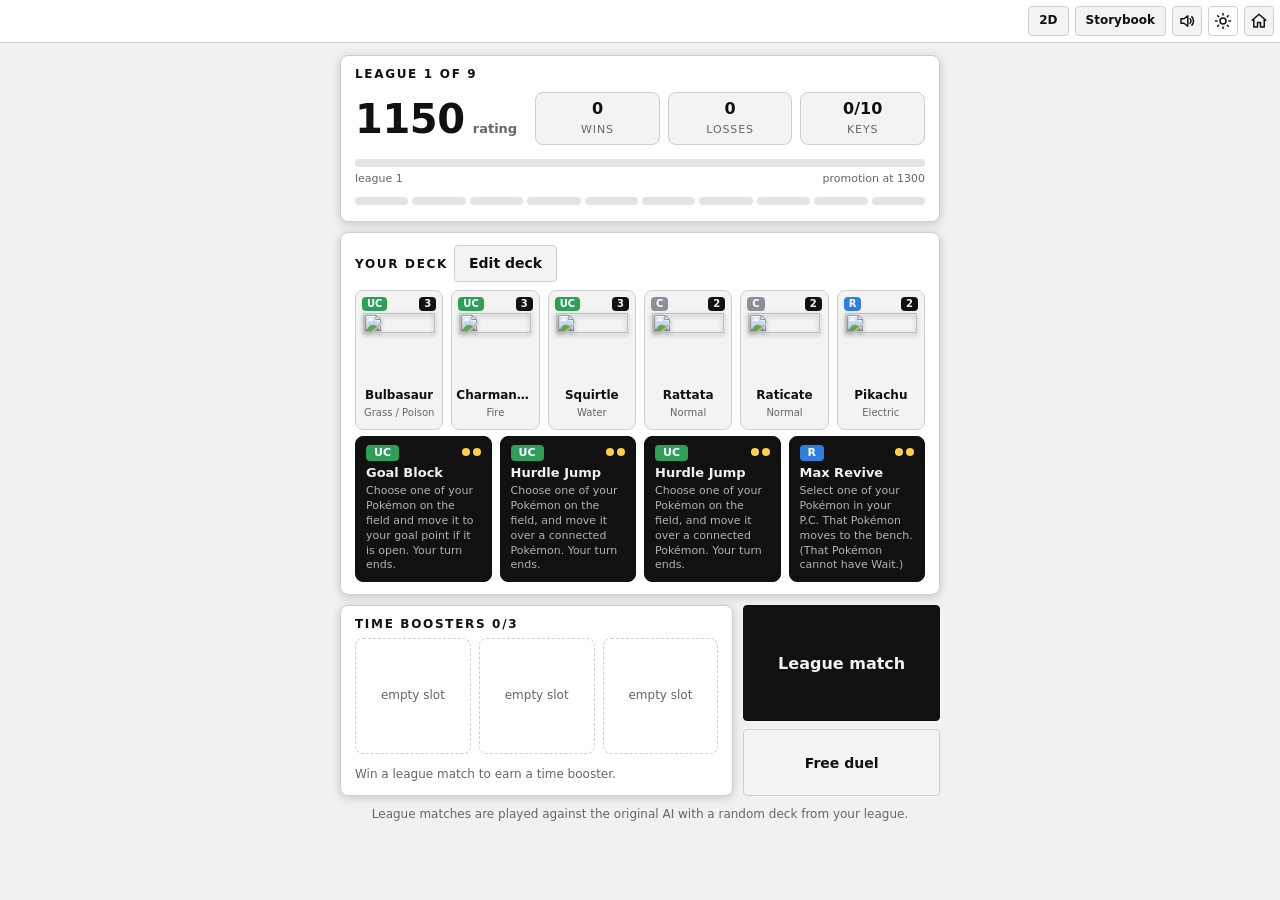
==== web/index.html @ 5c196b5b "Redesign first-move screen as red/blue split with center arrow. Full-bleed top/bottom halves track t" ====
<!doctype html>
<html lang="en">
<head>
<meta charset="utf-8">
<meta name="viewport" content="width=device-width,initial-scale=1,maximum-scale=1,viewport-fit=cover">
<script type="importmap">{"imports":{"three":"https://cdn.jsdelivr.net/npm/three@0.160.0/build/three.module.js","three/addons/":"https://cdn.jsdelivr.net/npm/three@0.160.0/examples/jsm/"}}</script>
<title>pokemon duel web</title>
<link rel="stylesheet" href="theme.css">
<script src="theme.js"></script>
<script src="sound.js"></script>
<style>
  body { height:100dvh; display:flex; flex-direction:column; } input, button, select, textarea, a, label { touch-action:manipulation; }   /* no double-tap zoom on controls */
  .top { display:flex; align-items:center; gap:6px; padding:6px; background:var(--bar); border-bottom:1px solid var(--line); } .top button { margin:0; }   /* one even 6px gap between everything in the bar */ .top .ticker { flex:1; min-width:0; border-bottom:0; -webkit-mask-image:linear-gradient(to right, transparent 0, #000 16px, #000 calc(100% - 16px), transparent 100%); mask-image:linear-gradient(to right, transparent 0, #000 16px, #000 calc(100% - 16px), transparent 100%); }   /* the scrolling text fades in and out at both ends instead of being cut off */
  .ticker { overflow:hidden; white-space:nowrap; background:var(--bar); color:var(--accent); font-size:12px; padding:5px 0; border-bottom:1px solid var(--line); }
  .ticker span { display:inline-block; padding-left:100%; animation:tick 70s linear infinite; } .ticker:hover span { animation-play-state:paused; }
  @keyframes tick { to { transform:translateX(-100%); } }
  @media (prefers-reduced-motion:reduce) { .ticker { white-space:normal; padding:6px 16px; } .ticker span { animation:none; padding-left:0; } }
  main { display:grid; gap:18px; padding:18px; max-width:1260px; width:100%; margin:0 auto; flex:1; min-height:0; overflow:auto; align-content:start; }
  #game { --g:12px; height:100%; container-type:size; grid-template-columns:auto minmax(200px,420px); grid-template-rows:minmax(0,1fr); justify-content:center; align-content:stretch; gap:var(--g); padding:var(--g); overflow:hidden; }   /* one gap: around the frame, between the board and the side, and down the side */
  #game .arena { --ar:var(--board-ar, .72); --fit:min(100cqh, calc((100cqw - 200px - var(--g)) / var(--ar))); height:var(--fit); width:calc(var(--fit) * var(--ar)); justify-self:center; align-self:center; }   /* full height of the row; the width is that height times the table's shape, and it shrinks only when the side column would drop under 200px */
  #sideBtn, #sideHome { display:none; } #camBar { margin-bottom:14px; } #camBar:empty { display:none; }
  @media (max-width:860px) {
    html, body { height:100dvh; max-height:100dvh; overflow:hidden; }   /* home / setup / game fill the screen; no document scroll */
    #setup, #home { grid-template-columns:1fr !important; flex:1 1 0; min-height:0; max-width:none; width:100%; overflow-x:hidden; overscroll-behavior:contain; -webkit-overflow-scrolling:touch; align-content:start; }
    #home, #setup { overflow:hidden; }   /* both lobbies fit the screen — no page scrollbar */
    #fsBtn, #fsGame { display:none !important; } #camBar:not(:has(#camReset)) { display:none; }
  }   /* a phone is already the full-screen view, so the switch that leaves it is not offered there */
  /* mobile view: the board fills the screen and the log sits in the menu. On a phone this is on by itself; the fullscreen button turns it on anywhere. */
  html.mview #game { grid-template-columns:1fr !important; max-width:none; padding:0; flex:1 1 0; min-height:0; height:auto; overflow:hidden; }
  html.mview #game .ibar { display:flex; align-items:center; gap:8px; } html.mview #ibMid { flex:1 1 auto; min-width:0; overflow:hidden; text-overflow:ellipsis; }
  html.mview #sideBtn, html.mview #fsGame { display:inline-flex; align-items:center; justify-content:center; flex:none; width:31px; height:31px; padding:0; line-height:0; } html.mview #sideBtn .m { display:flex; }
  html.mview #sideBtn .c, html.mview:has(.side.open) #sideBtn .m { display:none; } html.mview:has(.side.open) #sideBtn .c { display:flex; }
  html.mview .side { position:fixed; top:var(--side-top,0); right:0; bottom:var(--side-bottom,0); z-index:3; width:min(88vw,380px); padding:12px; background:var(--bar); border-left:1px solid var(--line); transform:translateX(100%); transition:transform .2s; }
  html.mview:has(#game:not([hidden])) .top { display:none; } html.mview #sideHome { display:block; width:100%; text-align:center; }
  html.mview #game .arena { --fit:100cqh; height:100%; width:100%; aspect-ratio:auto; margin:0; align-self:stretch; justify-self:stretch; }   /* the whole screen, not the table's shape */
  html.mview .arena, html.mview .side, html.mview #board3d button, html.mview .hud .z, html.mview .clock { border:0 !important; border-radius:0 !important; outline:0 !important; }
  html.mview .side.open { transform:none; box-shadow:-20px 0 60px rgba(0,0,0,.7); }
  #fsGame { display:none; } #fsBtn[aria-pressed=true], #fsGame[aria-pressed=true] { background:var(--ink); color:var(--bg); border-color:var(--ink); }
  .arena { display:flex; flex-direction:column; gap:8px; min-height:0; } .side { min-height:0; overflow:auto; }
  .panel { background:var(--panel); border:1px solid var(--line); border-radius:8px; padding:14px; margin-bottom:14px; box-shadow:0 2px 10px rgba(0,0,0,.18); }
  .panel h2 { font:800 12px/1 "Segoe UI",system-ui,sans-serif; text-transform:uppercase; letter-spacing:.14em; color:var(--accent); margin:0 0 10px; }
  /* HUD and table are one card */
  .arena { gap:0 !important; border:1px solid var(--line); border-radius:8px; overflow:hidden; box-shadow:0 2px 10px rgba(0,0,0,.18); }   /* the same border and shadow as every panel */
  .arena .hud, .arena .table { border:0 !important; border-radius:0 !important; box-shadow:none !important; }
  /* Player HUD, built as the original's BattlerContainer is: your panel left in blue and the opponent's right in red, each with picture, name
     and clock (the clock sits on the inner side); the turns left in a badge where the panels meet; under them one Z gauge each, out of 100,
     reading MAX and glowing when full. The side that is not to act is masked black at 35% over 0.3 s (TurnChangeUi). */
  .hud { position:relative; display:grid; grid-template-columns:1fr 1fr; background:var(--bar); }
  .hud .pl { position:relative; display:flex; align-items:center; gap:8px; min-width:0; height:44px; padding:0 34px 0 8px; color:#fff; background:linear-gradient(90deg, var(--p0d), var(--p0)); }
  .hud .pl.right { justify-content:flex-end; padding:0 8px 0 34px; background:linear-gradient(90deg, var(--p1), var(--p1d)); }
  .hud .pl::after { content:""; position:absolute; inset:0; background:#000; opacity:.35; transition:opacity .3s; pointer-events:none; } .hud .pl.turn::after { opacity:0; }
  .hud .av { flex:none; width:30px; height:30px; border-radius:4px; display:grid; place-items:center; font-weight:800; font-size:14px; line-height:1; color:#fff; border:2px solid rgba(255,255,255,.75); box-shadow:0 1px 4px rgba(0,0,0,.4); }
  .hud .who { min-width:0; font-weight:700; font-size:14px; white-space:nowrap; overflow:hidden; text-overflow:ellipsis; text-shadow:0 1px 2px rgba(0,0,0,.4); }
  .clock { margin-left:auto; font-variant-numeric:tabular-nums; font-weight:800; font-size:15px; color:#fff; opacity:.75; } .hud .pl.right .clock { margin:0 auto 0 0; } .clock.on { opacity:1; color:var(--gold); }
  .hud .turns { position:absolute; left:50%; top:22px; transform:translate(-50%,-50%); z-index:1; min-width:50px; height:30px; padding:0 10px; border-radius:15px; display:grid; place-items:center; background:var(--bar); border:1px solid var(--line); color:var(--gold); font-weight:800; font-size:15px; font-variant-numeric:tabular-nums; box-shadow:0 2px 8px rgba(0,0,0,.35); }
  :root[data-theme=light] .hud .turns { color:var(--ink); }
  .zrow { grid-column:1 / -1; display:grid; grid-template-columns:1fr 26px 1fr; align-items:stretch; height:16px; background:var(--bar); }
  .zg { position:relative; height:16px; background:var(--bar); overflow:hidden; } .zg i { position:absolute; top:0; bottom:0; left:0; width:var(--v,0%); background:#00ee27; transition:width .5s; } .zg.right i { left:auto; right:0; }   /* the fill stays the gauge green; the track matches the turn banner under it */
  .zg span { position:absolute; inset:0 8px; font-size:10px; font-weight:700; line-height:16px; color:#fff; text-shadow:0 0 3px #000, 0 0 3px #000; } .zg.right span { text-align:right; }
  .zg.max i { background:#67ff0c; animation:zmax 1.2s ease-in-out infinite alternate; } @keyframes zmax { from { filter:brightness(.8); } to { filter:brightness(1.2); } } .zg.max span { color:#06240a; text-shadow:none; }   /* full: its z_light glow, #67ff0c, pulsing */
  .zi { text-align:center; font-weight:900; font-style:italic; font-size:12px; line-height:16px; color:#00ee27; } :root[data-theme=light] .zi { color:#009900; }
  .banner { grid-column:1 / -1; text-align:center; color:var(--dim); font-size:10px; font-weight:700; line-height:16px; height:16px; padding:0 8px; white-space:nowrap; overflow:hidden; text-overflow:ellipsis; background:var(--bar); }   /* as thick as the Z gauge above it */ .banner b { color:var(--ink); }
  /* the table: red end at the top, blue end at the bottom */
  .table { flex:1; min-height:0; display:flex; padding:0; border-radius:8px; border:1px solid var(--line); box-shadow:0 10px 30px rgba(0,0,0,.5), inset 0 0 0 2px color-mix(in srgb, var(--bd-line) 10%, transparent);
    /* a fine grain, a faint weave, then the slate itself */
    background:url("data:image/svg+xml,%3Csvg xmlns='http://www.w3.org/2000/svg' width='180' height='180'%3E%3Cfilter id='n'%3E%3CfeTurbulence type='fractalNoise' baseFrequency='.85' numOctaves='2' stitchTiles='stitch'/%3E%3CfeColorMatrix values='0 0 0 0 .5 0 0 0 0 .5 0 0 0 0 .5 0 0 0 .28 0'/%3E%3C/filter%3E%3Crect width='100%25' height='100%25' filter='url(%23n)'/%3E%3C/svg%3E"), repeating-linear-gradient(45deg, color-mix(in srgb, var(--bd-line) 5%, transparent) 0 1px, transparent 1px 9px), repeating-linear-gradient(-45deg, color-mix(in srgb, var(--bd-line) 5%, transparent) 0 1px, transparent 1px 9px), linear-gradient(180deg,var(--bd2),var(--bd)); }
  #board3d { flex:1; min-width:0; min-height:0; } #board3d canvas { display:block; }
  .top a { margin:0; border:1px solid var(--line); border-radius:4px; background:var(--ctl); } .top a:hover { background:var(--ctl2); border-color:var(--dim); }
  svg#board { width:100%; height:100%; display:block; user-select:none; }
  /* the flat board uses the 3D table's shapes: thin routes, dots, rings, team-coloured goal discs */
  .edge { stroke:var(--bd-line); stroke-width:3.2; stroke-linecap:round; }
  .dot, .arrowmark { fill:var(--bd-line); } .ringmark { fill:none; stroke:var(--bd-line); stroke-width:3.2; } .goal.g0 { fill:#1565c0; } .goal.g1 { fill:#b71c1c; }
  .dot.mv, .goal.mv { fill:var(--gold); cursor:pointer; }
  .tok { cursor:pointer; } .tok:has(image) .nm { display:none; } .tok:has(image) .bg { fill:var(--bd-pt); } .tok text { pointer-events:none; text-anchor:middle; font-weight:800; }
  .tok .ring { fill:none; stroke-width:3.4; } .tok .aura { fill:none; stroke-width:4.2; } .tok .mpb { fill:#05070f; stroke-width:1.6; }
  .tok .halo { fill:none; stroke:transparent; stroke-width:2.6; } .tok.sel .halo { stroke:var(--gold); } .tok.atk .halo { stroke:#e2494e; } .tok.dim { opacity:.55; }
  .pics { display:flex; align-items:center; gap:8px; flex-wrap:wrap; } .row img { width:32px; height:32px; margin:-6px 0; }
  .bar { display:flex; gap:8px; align-items:center; margin-bottom:8px; flex-wrap:wrap; }
  .chip { display:inline-block; padding:0 8px; border-radius:4px; font-size:11px; font-weight:700; background:var(--ctl2); color:var(--ink); margin-right:4px; } .chip.w { background:var(--ink); color:var(--bg); }
  .atkrow { display:grid; grid-template-columns:14px 1fr auto; gap:6px; padding:5px 0; border-top:1px solid var(--line); align-items:start; }
  .sw { width:12px; height:12px; border-radius:50%; margin-top:4px; border:1px solid rgba(255,255,255,.4); } .desc { color:var(--dim); font-size:12px; grid-column:2 / 4; }
  #log { height:160px; overflow:auto; font-size:12px; color:var(--dim); } #log > div { padding:3px 8px; border-radius:0; background:color-mix(in srgb, var(--dim) 12%, transparent); }   /* neutral lines are grey; the two below tint a player's lines */ #log > .me { background:color-mix(in srgb, var(--p0) 11%, transparent); } #log > .op { background:color-mix(in srgb, var(--p1) 11%, transparent); } #log b, .ink { color:var(--ink); font-weight:700; }
  #log > div:first-child { border-top-left-radius:8px; border-top-right-radius:8px; } #log > div:last-child { border-bottom-left-radius:8px; border-bottom-right-radius:8px; }
  #list, #plist { height:300px; overflow:auto; } .row { display:flex; gap:8px; padding:6px 8px; border-radius:8px; cursor:pointer; align-items:center; }
  .row:hover { background:var(--ctl2); } .row .n { flex:1; } .team .row { background:var(--ctl); margin-bottom:4px; border:1px solid var(--line); }
  .chip.rar1 { background:#8a8f98; color:#fff; } .chip.rar2 { background:#2e9e5b; color:#fff; } .chip.rar3 { background:#2f7fe0; color:#fff; } .chip.rar4 { background:#d9a514; color:#111; } .chip.rar5 { background:#c0392b; color:#fff; }   /* rarity: C, UC, R, EX, UX */
  .tok image, .card img, .row img, .dot img { filter:drop-shadow(0 2px 2px rgba(0,0,0,.4)); }   /* a soft shadow under every figure picture */
  .paths { display:none; }
  @media (min-width:861px) { .paths { display:flex; gap:6px; margin:0; } .top .paths a { margin:0; display:inline-flex; align-items:center; height:30px; padding:0 10px; font-size:12px; font-weight:600; text-decoration:none; white-space:nowrap; }
    .top .paths a.on { background:var(--ink); border-color:var(--ink); color:var(--bg); } .top #viewLink { display:none; } }
  /* deck builder: figures, plates and the team as cards */
  #setup { grid-template-columns:minmax(0,1.7fr) minmax(320px,1fr); }
  .cards { display:grid; grid-template-columns:repeat(auto-fill,minmax(116px,1fr)); gap:8px; overflow:auto; padding:2px; align-content:start; }
  #list.cards { height:min(58dvh,560px); } #plist.cards { height:250px; grid-template-columns:repeat(auto-fill,minmax(190px,1fr)); }
  .card { position:relative; display:flex; flex-direction:column; align-items:center; justify-content:flex-start; gap:8px; padding:34px 8px 8px; margin:0 !important; border:1px solid var(--line); border-radius:8px; background:var(--ctl); cursor:pointer; text-align:center; transition:transform .1s,background .12s,border-color .12s; }
  .card:hover { background:var(--ctl2); border-color:var(--dim); transform:translateY(-2px); }
  .card img { width:84px; height:84px; margin:0; } .card .nopic { height:84px; display:grid; place-items:center; color:var(--dim); font-size:12px; }
  .card .chip { position:absolute; top:8px; left:8px; margin:0; height:18px; line-height:18px; padding:0 6px; } .card .chip.r { left:auto; right:8px; min-width:18px; text-align:center; background:var(--ink); color:var(--bg); }
  .card .nm { font-weight:700; font-size:13px; line-height:1.2; } .card .note { line-height:1.25; }
  .card.plate .info { position:absolute; right:8px; top:6px; }
  /* plates are shown inverted everywhere (list, chosen chips, Home), so they never read as figures */
  #plist .card.plate { background:var(--ink); border-color:var(--ink); color:var(--bg); } #plist .card.plate:hover { background:var(--ink); border-color:var(--ink); opacity:.9; }
  #plist .card.plate .note { color:color-mix(in srgb, var(--bg) 72%, var(--ink)); } #plist .card.plate .chip { background:var(--bg); color:var(--ink); }
  #plist .card.plate .info { border-color:color-mix(in srgb, var(--bg) 35%, var(--ink)); color:color-mix(in srgb, var(--bg) 72%, var(--ink)); } #plist .card.plate .info:hover { background:var(--bg); border-color:var(--bg); color:var(--ink); }
  .card.plate { align-items:flex-start; text-align:left; gap:4px; } .card.plate .note { display:-webkit-box; -webkit-line-clamp:3; -webkit-box-orient:vertical; overflow:hidden; }
  .teamcards.cards { grid-template-columns:repeat(3,minmax(0,1fr)); overflow:visible; margin-bottom:8px; } .teamcards .card { min-height:124px; justify-content:center; }
  .teamcards .card img { width:64px; height:64px; } .teamcards .pics { justify-content:center; gap:2px; } .dots { display:flex; gap:4px; justify-content:center; } .dots:empty { display:none; } .card .txt > .dots { position:absolute; left:8px; top:34px; flex-direction:column; overflow:visible; }   /* evolutions and forms: a column down the card's left edge, under the rarity badge */ .dot { position:relative; width:10px; height:10px; border-radius:50%; background:var(--dim); } .dot.form { background:none; border:2px solid var(--dim); } .dot:hover { background:var(--ink); }
  .teamcards .dot img { display:none; position:absolute; left:16px; top:50%; transform:translateY(-50%); max-width:none; width:72px; height:72px; padding:4px; background:var(--panel); border:1px solid var(--dim); border-radius:8px; box-shadow:0 6px 18px rgba(0,0,0,.4); z-index:3; } .teamcards .dot:hover img { display:block; }
  .teamcards .card.empty { border-style:dashed; background:none; cursor:pointer; color:var(--dim); font-size:22px; } .teamcards .card.empty:hover { transform:none; border-color:var(--dim); }
  #team .card.fig { cursor:pointer; } #team .card.fig.sel { border-color:var(--ink); box-shadow:0 0 0 2px var(--ink); }   /* selected slot: next list pick replaces it */
  .card .foot > .txt { flex:1; min-width:0; flex-direction:column; align-items:flex-start; gap:2px; text-align:left; } .card .txt > * { max-width:100%; overflow:hidden; text-overflow:ellipsis; white-space:nowrap; } .teamcards .foot > span:last-child { flex-direction:column; }
  .card .foot { display:flex; justify-content:space-between; align-items:flex-end; gap:8px; width:100%; min-height:24px; margin-top:auto; } .card .foot > span { display:flex; align-items:center; gap:4px; } .card .own { font-size:12px; color:var(--dim); }
  .card .info, .card .x, #figpop > .x { flex:none; width:24px; height:24px; padding:0; display:inline-flex; align-items:center; justify-content:center; border-radius:4px; border:1px solid var(--line); background:none; color:var(--dim); cursor:pointer; } .card .info svg, .card .x svg, #figpop > .x svg { width:14px; height:14px; }
  .card .info:hover, .card .x:hover, #figpop > .x:hover { background:var(--line); color:var(--ink); } .card .x:hover { background:var(--danger); border-color:var(--danger); color:#fff; }   /* remove: the theme's red */
  /* the details panel of a figure card */
  #figpop { position:fixed; z-index:8; width:420px; max-height:calc(100dvh - 16px); overflow:auto; padding:16px; border:1px solid var(--dim); border-radius:8px; background:var(--panel); box-shadow:0 10px 30px rgba(0,0,0,.5); pointer-events:none; }
  #figpop.pl { width:300px; } #figpop.pin { pointer-events:auto; } #figpop > .x, #figpop .fp-bar .x { flex:none; width:24px; height:24px; padding:0; display:none; align-items:center; justify-content:center; border-radius:4px; border:1px solid var(--line); background:none; color:var(--dim); cursor:pointer; } #figpop.pin > .x { display:inline-flex; position:absolute; top:12px; right:12px; }
  #figpop.duel, #figpop.sheet { touch-action:pan-y; } #figpop.duel { position:absolute; left:0; right:0; top:auto; bottom:0; transform:none; width:auto; max-width:none; max-height:78%; z-index:9; border-width:1px 0 0; border-radius:14px 14px 0 0; box-shadow:0 -10px 28px rgba(0,0,0,.4); padding:8px 16px 16px; }   /* long-press detail: a sheet inside the arena */
  #figpop.sheet { z-index:10; display:flex; flex-direction:column; padding:0; overflow:hidden; } #figpop.sheet[hidden] { display:none !important; } #figpop.sheet .fp-scroll { flex:1; min-height:0; overflow:auto; padding:12px 18px 20px; } #figpop.sheet .fp-bar { position:sticky; top:0; z-index:2; display:flex; align-items:center; gap:8px; padding:10px 12px; background:var(--panel); border-bottom:1px solid var(--line); } #figpop.sheet .fp-bar h2 { flex:1; margin:0; font:800 13px/1 "Segoe UI",system-ui,sans-serif; letter-spacing:.08em; text-transform:uppercase; } #figpop.sheet .fp-bar .x, #figpop.sheet .fp-bar .ed { display:inline-flex; } #figpop.sheet .fp-bar .ed { padding:4px 12px; font-size:12px; }
  @media (max-width:860px) { #figpop.sheet { inset:0; width:auto; max-width:none; max-height:none; border:0; border-radius:0; box-shadow:none; } }
  @media (min-width:861px) { #figpop.sheet { left:50%; top:50%; right:auto; bottom:auto; transform:translate(-50%,-50%); width:min(720px,96vw); max-height:92vh; border-radius:8px; } }
  #figpop .fp-grab { display:none; } #figpop.duel .fp-grab, #figpop.sheet .fp-grab { display:flex; justify-content:center; align-items:center; height:22px; margin:0; cursor:grab; touch-action:none; flex:none; } #figpop.duel .fp-grab i, #figpop.sheet .fp-grab i { width:40px; height:4px; border-radius:2px; background:var(--dim); opacity:.7; }
  #figpop.duel.drag, #figpop.sheet.drag { transition:none; }
  .fp-head { display:flex; gap:12px; align-items:center; padding-right:36px; } .fp-head img { width:56px; height:56px; } .fp-name { display:flex; gap:8px; align-items:center; flex-wrap:wrap; } .fp-name b { font-size:18px; line-height:1.2; } .fp-name .chip { margin:0; }
  .fp-line { display:flex; align-items:center; gap:10px; margin:8px -4px 0; padding:4px; overflow-x:auto; } .fp-line > .fp-chev { flex:none; font-size:18px; font-weight:700; line-height:1; color:var(--dim); padding:0 2px; user-select:none; } .fp-line button { flex:none; display:flex; align-items:center; gap:6px; padding:4px 8px 4px 4px; font-size:12px; } .fp-line img { width:28px; height:28px; } .fp-line .on { border-color:var(--ink); background:var(--ctl2); }
  .fp-line .fp-slot { flex:none; display:inline-flex; flex-direction:row; align-items:center; gap:4px; padding:2px 4px 2px 2px; border:1px solid var(--line); border-radius:8px; background:var(--ctl); } .fp-line .fp-slot.on { border-color:var(--ink); background:var(--ctl2); } .fp-line .fp-slot > button { border:0; background:none; padding:2px; }
  .fp-line .fp-pick { width:auto; min-width:7.5em; max-width:140px; height:30px; padding:0 34px 0 8px; font-size:11px; background-position:right 10px center; background-size:12px; }   /* keep theme select chevron clear of the label */
  .fp-side { display:grid; gap:12px; justify-items:center; } .fp-body { display:grid; grid-template-columns:180px minmax(0,1fr); gap:16px; align-items:start; margin-top:12px; padding-top:12px; border-top:1px solid var(--line); }
  .fp-atk { display:grid; grid-template-columns:minmax(0,1fr) auto auto; } .fp-atk.carm { grid-template-columns:minmax(0,1fr) auto auto auto; } .fp-atk > * { padding:6px 0 6px 12px; border-top:1px solid var(--line); text-align:right; font-weight:700; } .fp-atk > .h { padding-top:0; border-top:0; }
  .fp-atk > .an, .fp-atk > .h:first-child { padding-left:0; text-align:left; } .fp-atk .an { display:flex; gap:8px; align-items:flex-start; font-weight:400; } .fp-atk .an .sw { flex:none; } .fp-atk .an { align-items:center; } .fp-atk .an b { font-weight:600; } .fp-atk > .desc { grid-column:1 / -1; padding:0 0 8px 20px; border-top:0; text-align:left; font-weight:400; }   /* an attack's effect runs the table's full width under its row */
  .fp-body + .fp-ab { margin-top:12px; } .fp-ab { justify-self:stretch; padding:8px 12px; border:1px solid var(--line); border-radius:8px; background:var(--ctl); } .fp-ab .h { margin-bottom:4px; } .fp-ab .desc { margin-top:4px; }
  @media (max-width:860px) { #figpop:not(.duel):not(.sheet) { left:0; right:0; bottom:0; transform:none; width:auto; max-height:72dvh; border-width:1px 0 0; border-radius:0; } #figpop.duel { max-height:78%; border-radius:14px 14px 0 0; } .fp-body { grid-template-columns:minmax(0,1fr); } .fp-side { display:contents; } .fp-wheel { justify-self:center; } .fp-ab { order:3; } }
  #figPanel > .pbody, #pltPanel > .pbody { flex:1 1 0; min-height:0; display:flex; flex-direction:column; overflow:hidden; gap:8px; padding:4px; }   /* 4px inset so :focus-visible rings on filters are not clipped */
  #figPanel > .pbody > .bar, #pltPanel > .pbody > .bar { margin-bottom:0; }
  @media (max-width:860px) { .cards { grid-template-columns:repeat(auto-fill,minmax(96px,1fr)); } .card img { width:68px; height:68px; } }
  /* Saved teams: a strip of small cards that scrolls sideways (name, plate count and delete on one line, the six figures under it), so the
     panel is the same height however many teams there are. The name box and Save sit on the heading's line. */
  #tlist { display:flex; gap:8px; overflow-x:auto; overflow-y:hidden; padding:2px 2px 4px !important; -webkit-mask-image:none !important; mask-image:none !important; scroll-snap-type:x proximity; }
  .tcard { flex:0 0 196px; min-width:0; scroll-snap-align:start; display:flex; flex-direction:column; gap:4px; padding:6px 8px; border:1px solid var(--line); border-radius:8px; background:var(--ctl); cursor:pointer; transition:background .12s, border-color .12s; }
  .tcard:hover { background:var(--ctl2); border-color:var(--dim); } .tcard .th { display:flex; align-items:center; gap:6px; min-width:0; } .tcard .th b { flex:1; min-width:0; font-size:12px; white-space:nowrap; overflow:hidden; text-overflow:ellipsis; }
  .tcard .th .chip { margin:0; flex:none; } .tcard .x { flex:none; width:22px; height:22px; padding:0; display:grid; place-items:center; border:1px solid transparent; border-radius:4px; background:none; color:var(--dim); } .tcard .x svg { width:13px; height:13px; }
  .tcard .x:hover { background:var(--danger); border-color:var(--danger); color:#fff; }
  .tcard.on { background:var(--ink); border-color:var(--ink); color:var(--bg); } .tcard.on .chip { background:var(--bg); color:var(--ink); } .tcard.on .x { color:color-mix(in srgb, var(--bg) 70%, var(--ink)); } .tcard.on .x:hover { color:#fff; } .tcard.on .tp .ph { background:color-mix(in srgb, var(--bg) 22%, var(--ink)); color:var(--bg); }
  .tcard .tp { display:grid; grid-template-columns:repeat(6,1fr); gap:2px; } .tcard .tp img, .tcard .tp .ph { width:100%; aspect-ratio:1; object-fit:contain; } .tcard .tp .ph { display:grid; place-items:center; border-radius:4px; background:var(--ctl2); color:var(--dim); font-size:9px; font-weight:700; }
  .tsave { display:flex; align-items:center; gap:6px; flex:1; min-width:0; max-width:260px; height:var(--ctl-h, 30px); }
  /* home: league summary, deck, boosters and collection */
  .big { font:900 46px/1 "Segoe UI",system-ui,sans-serif; letter-spacing:-.01em; } .big small { font-size:13px; font-weight:600; color:var(--dim); letter-spacing:0; margin-left:8px; }
  .meter { height:8px; border-radius:4px; background:var(--ctl2); overflow:hidden; margin:10px 0 4px; } .meter i { display:block; height:100%; border-radius:4px; background:var(--ink); }
  .ends { display:flex; justify-content:space-between; color:var(--dim); font-size:11px; }
  .stats { display:grid; grid-template-columns:repeat(3,1fr); gap:8px; margin:14px 0; } .stat { background:var(--ctl); border:1px solid var(--line); border-radius:8px; padding:10px 8px; text-align:center; } .stat b { display:block; font-size:20px; line-height:1.2; } .stat span { color:var(--dim); font-size:11px; text-transform:uppercase; letter-spacing:.08em; }
  .pips { display:flex; gap:4px; margin:6px 0 4px; } .pips i { flex:1; height:8px; border-radius:4px; background:var(--ctl2); } .pips i.on { background:var(--gold); }
  .teamcards.cards.six { gap:8px; margin:0 0 8px; }   /* the deck on Home: three to a row, like the team in the builder, so names have room */
  .boosters { display:grid; grid-template-columns:repeat(3,1fr); gap:8px; } .booster { border:1px solid var(--line); border-radius:8px; background:var(--ctl); padding:12px 8px; text-align:center; min-height:86px; display:flex; flex-direction:column; align-items:center; justify-content:center; gap:6px; } .booster.empty { border-style:dashed; background:none; color:var(--dim); font-size:12px; }
  #home .cards { max-height:min(62dvh,560px); } #home .card { cursor:default; } #home .card:hover { transform:none; background:var(--ctl); border-color:var(--line); } #home [data-act] .card { cursor:pointer; }
  #card:empty { display:none; }
  /* Home is laid out as the original's league lobby is (RatingMatchPrefab, a 750-wide portrait screen): rating at the top, the deck (here a
     plain row of six cards, not the original's fan round a lead figure), the row of time boosters under it, and the League match button at the bottom, flanked by
     two smaller ones. One centred column, nothing stretched. */
  #home { grid-template-columns:minmax(0,600px); justify-content:center; padding:12px; } #home .hlobby { display:grid; gap:10px; min-width:0; } #home .panel { margin-bottom:0; padding:12px 14px; } #home .panel h2 { margin-bottom:8px; }
  .hlg { display:grid; grid-template-columns:auto 1fr; gap:4px 18px; align-items:center; } .hlg .big { font-size:40px; } .hlg .stats { margin:0; } .hlg .stat { padding:6px 8px; } .hlg .stat b { font-size:16px; } .hlg .wide { grid-column:1 / -1; }
  .hhead { display:flex; align-items:center; gap:6px; margin-bottom:8px; flex-wrap:nowrap; min-width:0; min-height:var(--ctl-h, 30px); } .hhead h2, #home .hhead h2 { margin:0; flex:none; white-space:nowrap; } .hhead .hbtns { display:flex; gap:6px; flex:none; align-items:center; } .hhead label.note { display:inline-flex; align-items:center; gap:4px; margin:0 0 0 auto; font-weight:400; text-transform:none; letter-spacing:0; white-space:nowrap; min-width:0; font-size:11px; } #clr { color:var(--err); border-color:var(--danger); } #clr:hover:not(:disabled) { background:var(--danger); border-color:var(--danger); color:#fff; }   /* the theme's red, as on Resign */
  #pickBtn, #rnd, #clr { padding:0; } #rnd svg, #clr svg { width:22px; height:22px; } #pickBtn svg { width:18px; height:18px; }   /* pencil reads larger than the dice / trash glyphs at the same box size */
  .hfig { display:grid; grid-template-columns:repeat(6,minmax(0,1fr)); gap:8px; cursor:pointer; }   /* the deck: one row of six figure cards */
  .hfig > div { position:relative; display:flex; flex-direction:column; align-items:center; gap:2px; min-width:0; padding:22px 4px 8px; border:1px solid var(--line); border-radius:8px; background:var(--ctl); text-align:center; } .hfig > div:hover { border-color:var(--dim); }
  .hfig img { width:100%; max-width:72px; aspect-ratio:1; object-fit:contain; filter:drop-shadow(0 2px 2px rgba(0,0,0,.4)); } .hfig .chip { position:absolute; left:6px; top:6px; margin:0; font-size:10px; padding:0 5px; } .hfig .chip.r { left:auto; right:6px; background:var(--ink); color:var(--bg); }
  .hfig b, .hfig .note { max-width:100%; overflow:hidden; text-overflow:ellipsis; white-space:nowrap; } .hfig b { font-size:12px; } .hfig .note { font-size:10px; }
  @media (max-width:520px) { .hfig { grid-template-columns:repeat(3,minmax(0,1fr)); } .hlg { grid-template-columns:1fr; } }
  .hpl { display:grid; grid-template-columns:repeat(auto-fit,minmax(120px,1fr)); gap:8px; margin-top:6px; cursor:pointer; }   /* the deck's plates in full: rarity, cost, name, text */
  .hpl > div, #myplates .mpl { position:relative; display:flex; flex-direction:column; gap:4px; min-width:0; padding:8px 10px; border:1px solid var(--ink); border-radius:8px; background:var(--ink); color:var(--bg); } .hpl > div:hover, #myplates .mpl:hover { opacity:.9; }   /* inverted, like the primary button, so the plates stand apart from the figures */
  .hpl .note, #myplates .mpl .note { color:color-mix(in srgb, var(--bg) 72%, var(--ink)); } .hpl .ct i, #myplates .mpl .ct i { box-shadow:0 0 0 1px rgba(0,0,0,.35); }
  .hpl .chip, #myplates .mpl .chip { align-self:flex-start; margin:0; } .hpl .ct { position:absolute; right:10px; top:11px; display:flex; gap:3px; } .hpl .ct i, #myplates .mpl .ct i { width:8px; height:8px; border-radius:50%; background:var(--gold); box-shadow:0 0 0 1px rgba(0,0,0,.35); }
  .hpl b, #myplates .mpl b { font-size:13px; line-height:1.2; } .hpl .note, #myplates .mpl .note { font-size:11px; line-height:1.35; }
  .hpl .note { display:block; }   /* Home: full plate text; deck strip fades overflow in #myplates .mpl > .note */
  #home .boosters { grid-template-columns:repeat(3,1fr); gap:8px; } #home .booster { aspect-ratio:1; min-height:0; padding:6px; }   /* square slots, as the original's booster boxes are */
  .hrow { display:grid; grid-template-columns:2fr 1fr; gap:10px; }   /* boosters in two thirds, the three buttons stacked in the last third */
  .hgo { display:flex; flex-direction:column; gap:8px; } .hgo button { flex:1; text-align:center; padding:8px 10px; } .hgo .primary { flex:2; font-size:16px; font-weight:800; }
  /* chosen plates: same 3-across grid as #team figures (6 slots → two rows) */
  #myplates { position:relative; display:grid; grid-template-columns:repeat(3,minmax(0,1fr)); gap:8px; overflow:visible; padding:4px; margin:0 0 8px; }   /* inset so :focus-visible rings are not clipped */
  #myplates .mpl { min-width:0; height:var(--slot-h, 146px); box-sizing:border-box; }   /* same height as #team cards */
  #myplates .mpl .mhd { display:flex; align-items:center; gap:6px; flex:none; min-height:24px; }   /* rarity · spacer · i · x */
  #myplates .mpl .mhd .chip { position:static; margin-right:auto; }
  #myplates .mpl .ct { display:flex; gap:3px; flex:none; } #myplates .mpl .ct:empty { display:none; }   /* cost dots under the name */
  #myplates .mpl .info, #myplates .mpl .x { position:static; flex:none; width:24px; height:24px; padding:0; display:inline-flex; align-items:center; justify-content:center; border-radius:4px; background:color-mix(in srgb, var(--bg) 18%, transparent); color:var(--bg); border:1px solid color-mix(in srgb, var(--bg) 35%, transparent); cursor:pointer; }   /* same 24px box as #team .card .info / .x */
  #myplates .mpl .info svg, #myplates .mpl .x svg { width:14px; height:14px; }
  #myplates .mpl .info:hover { background:var(--bg); border-color:var(--bg); color:var(--ink); } #myplates .mpl .x:hover { background:var(--danger); border-color:var(--danger); color:#fff; }
  #myplates .mpl > b { flex:none; min-width:0; } #myplates .mpl > .note { flex:1 1 0; min-height:0; min-width:0; display:block; -webkit-line-clamp:unset; overflow:hidden; -webkit-mask-image:linear-gradient(to bottom, #000 55%, transparent); mask-image:linear-gradient(to bottom, #000 55%, transparent); }   /* soft fade instead of a hard clamp */
  #pcost .pc { color:var(--gold); font-weight:700; }   /* same gold as the cost dots on .mpl */
  #myplates .mpl.empty { border:1px dashed color-mix(in srgb, var(--bg) 55%, var(--ink)); background:var(--ink); color:var(--bg); font-size:22px; font-weight:700; align-items:center; justify-content:center; cursor:pointer; opacity:1; padding:8px 10px; }
  #myplates .mpl.empty:hover { opacity:.88; border-color:var(--bg); }
  /* Deck builder layout. Wide screen: saved teams, then tabbed figures/plates on the left; team + Start on the right.
     Narrow screen: team + saved + Start; figures & plates open from a side drawer (#pickSide) with the same tabs. */
  #pickScrim { display:none; } #pickClose { display:none; }
  /* deck builder: one 30px control height for filters, tabs, Expand, Save, opponent / Start */
  #setup { --ctl-h:30px; }
  #setup .bar input:not([type=checkbox]), #setup .bar select,
  #setup .tsave input, #setup .tsave button, #setup #pickExp,
  #setup .gobar select, #setup .gobar input:not([type=checkbox]), #setup .gobar > button {
    height:var(--ctl-h); box-sizing:border-box; padding:0 10px; font-size:12px; line-height:1; border-radius:6px;
  }
  #setup .bar select, #setup .gobar select { padding-right:28px; background-position:right 8px center; background-size:10px; }
  #setup .bar input:not([type=checkbox]) { flex:1 1 140px; min-width:0; }
  #setup .bar select { flex:1 1 104px; min-width:0; }
  #setup .tsave button, #setup #pickExp, #setup .gobar > button { display:inline-flex; align-items:center; justify-content:center; white-space:nowrap; }
  #pickBar { display:flex; align-items:center; gap:8px; flex:none; height:var(--ctl-h); padding:4px; margin:-4px; box-sizing:content-box; }   /* inset so :focus-visible on tabs / Expand is not clipped by #pickSide overflow */
  .pickTabs { flex:1; display:flex; gap:3px; min-width:0; height:100%; padding:2px; box-sizing:border-box; border-radius:6px; background:var(--ctl); border:1px solid var(--line); }
  .pickTabs button { flex:1; min-width:0; height:100%; padding:0 8px; border:0; border-radius:4px; background:transparent; color:var(--dim); font:700 11px/1 "Segoe UI",system-ui,sans-serif; letter-spacing:.06em; text-transform:uppercase; text-align:center; display:inline-flex; align-items:center; justify-content:center; }
  .pickTabs button[aria-selected=true] { background:var(--ink); color:var(--bg); } .pickTabs button:hover:not([aria-selected=true]) { background:var(--ctl2); color:var(--ink); }
  #pickExp { flex:none; min-width:5.5em; padding:0 10px; font-size:12px; } #pickExp[hidden] { display:none !important; }
  #pickSide #figPanel, #pickSide #pltPanel { display:none; flex-direction:column; min-height:0; overflow:hidden; margin:0; }
  #pickSide[data-tab=fig] #figPanel, #pickSide[data-tab=plt] #pltPanel { display:flex; flex:1 1 0; }
  #pickSide.pick-collapsed { flex-grow:0 !important; flex-basis:auto !important; min-height:0 !important; }
  #pickSide.pick-collapsed #figPanel, #pickSide.pick-collapsed #pltPanel { display:none !important; }   /* desktop: tabs only when both sides are full and collapsed */
  #pickSide #figPanel > .pbody, #pickSide #pltPanel > .pbody { flex:1 1 0; min-height:0; }
  /* opponent and Start on one line: the picker, then the button */
  .gobar { display:flex; flex-wrap:wrap; align-items:center; gap:8px; } .gobar #oppPanel { display:contents; } .gobar #mode { flex:1 1 150px; min-width:0; } .gobar #room { flex:0 1 96px; min-width:0; } .gobar #go { order:1; min-width:8.5em; text-align:center; } .gobar #setupErr { order:3; flex:1 1 100%; } .gobar #setupErr:empty { display:none; }
  #setup > section:last-child > .panel:last-child { padding:10px 12px; } #setup > section:last-child > .panel:last-child p.note { display:none; }
  @media (min-width:861px) {
    #setup { grid-template-rows:minmax(0,1fr); align-content:stretch; overflow:hidden; }
    #setup > section { display:flex; flex-direction:column; gap:14px; min-width:0; min-height:0; overflow:auto; } #setup > section > .panel { margin-bottom:0; flex:none; }
    #pickBtn { display:none !important; }   /* desktop: saved teams on top; tabbed pickSide grows under it */
    #pickSide { display:flex; flex-direction:column; gap:10px; flex:1 1 0; min-height:0; overflow:hidden; padding:4px; }   /* room for :focus-visible on #pickExp / tabs */
    #pickSide[data-tab=fig] #figPanel, #pickSide[data-tab=plt] #pltPanel { min-height:280px; } #savedPanel { flex:none; }
    #list.cards, #plist.cards { height:auto; flex:1 1 0; min-height:0; padding-top:14px; padding-bottom:14px; -webkit-mask-image:linear-gradient(to bottom, transparent 0, #000 14px, #000 calc(100% - 14px), transparent 100%); mask-image:linear-gradient(to bottom, transparent 0, #000 14px, #000 calc(100% - 14px), transparent 100%); }   /* lists scroll inside the panel; fade at both ends like the log */
    #setup > section { padding-top:14px; padding-bottom:14px; -webkit-mask-image:linear-gradient(to bottom, transparent 0, #000 14px, #000 calc(100% - 14px), transparent 100%); mask-image:linear-gradient(to bottom, transparent 0, #000 14px, #000 calc(100% - 14px), transparent 100%); }
    #setup { padding-top:4px; padding-bottom:4px; }
    /* the right column is kept short enough to fit the window (compact team cards); it scrolls only when the window is too short */
    #setup > section:last-child > .panel:first-child { flex:1 0 auto; } #tmsg { min-height:18px; }   /* the team panel takes the height that is left; the message line under the saved teams is always there for the same reason */
    #setup { --slot-h:146px; } #team .card { height:var(--slot-h); min-height:0; padding-top:28px; gap:4px; } #team .card img { width:52px; height:52px; }   /* one fixed height, empty or filled, so loading a team does not move the page; plates share --slot-h */
    #setup > section { padding-left:12px; padding-right:12px; margin-left:-12px; margin-right:-12px; }   /* room inside each scrolling column for the panels' shadows, which its edges would otherwise cut off */ #setup > section:last-child > .panel:last-child { position:sticky; bottom:0; z-index:2; box-shadow:0 2px 10px rgba(0,0,0,.18), 0 8px 0 6px var(--bg);   /* the panels' own shadow, over a band of page colour beside and below the pinned panel that hides whatever scrolls behind it; it stops at the panel's top edge so the shadow of the panel above still shows */ }
  }
  @media (max-width:860px) {
    /* Home: one non-scrolling column — compact league, deck fills the middle, boosters + actions pinned at the bottom */
    #home { display:flex; flex-direction:column; gap:0; padding:6px; padding-bottom:max(6px, env(safe-area-inset-bottom)); min-height:0; }
    #home > .hlobby { display:flex; flex-direction:column; gap:6px; flex:1 1 0; min-height:0; overflow:hidden; width:100%; max-width:none; }
    #home .panel { margin:0; padding:8px; min-width:0; }
    #home .hlg { flex:none; gap:4px 10px; grid-template-columns:auto 1fr; } #home .hlg h2 { margin-bottom:2px; font-size:11px; }
    #home .hlg .big { font-size:28px; } #home .hlg .big small { font-size:11px; margin-left:4px; }
    #home .hlg .stat { padding:4px 6px; } #home .hlg .stat b { font-size:14px; } #home .hlg .stat span { font-size:9px; }
    #home .meter { height:6px; margin:4px 0 2px; } #home .ends { font-size:10px; } #home .pips { margin:2px 0 0; gap:3px; } #home .pips i { height:6px; }
    #home .hlobby > .panel:has(.hfig) { flex:1 1 0; min-height:0; display:flex; flex-direction:column; overflow:hidden; }
    #home .hhead { margin-bottom:4px; flex:none; min-height:26px; } #home .hhead button { height:26px; padding:0 10px; font-size:11px; border-radius:6px; }
    #home .hfig { flex:1 1 0; min-height:0; grid-template-columns:repeat(3,minmax(0,1fr)); grid-template-rows:1fr 1fr; gap:4px; }   /* figures and plates split the deck panel */
    #home .hfig > div { min-height:0; padding:14px 2px 3px; gap:0; overflow:hidden; justify-content:center; } #home .hfig img { width:min(44px, 50%); height:auto; aspect-ratio:1; } #home .hfig b { font-size:11px; } #home .hfig .note { font-size:9px; } #home .hfig .chip { font-size:9px; padding:0 4px; left:4px; top:4px; } #home .hfig .chip.r { right:4px; left:auto; }
    #home .hpl { flex:1 1 0; min-height:0; display:grid; grid-template-columns:repeat(2,minmax(0,1fr)); grid-auto-rows:1fr; gap:4px; margin-top:4px; overflow:hidden; }   /* 2-col fills 4 or 6 plates with no empty cells */
    #home .hpl > div { height:100%; padding:6px 8px; gap:2px; min-height:0; overflow:hidden; } #home .hpl b { font-size:11px; } #home .hpl .note { flex:1 1 0; min-height:0; display:-webkit-box; -webkit-box-orient:vertical; -webkit-line-clamp:4; overflow:hidden; font-size:10px; line-height:1.3; } #home .hpl .ct { top:6px; right:6px; }
    #home .hrow { flex:none; display:grid; grid-template-columns:1fr minmax(7.5em, 30%); gap:6px; align-items:stretch; }
    #home .hrow > .panel { display:flex; flex-direction:column; gap:4px; min-width:0; } #home .hrow > .panel > h2 { margin-bottom:0; font-size:11px; } #home .hrow > .panel > p.note, #home #homeMsg:empty { display:none; }
    #home .boosters { gap:4px; flex:1; } #home .booster { aspect-ratio:auto; height:100%; min-height:52px; max-height:72px; padding:4px; gap:2px; font-size:10px; } #home .booster .chip { font-size:9px; padding:0 4px; } #home .booster .primary { height:26px; padding:0 8px; font-size:11px; }
    #home .hgo { position:static; gap:6px; padding:0; background:none; box-shadow:none; } #home .hgo button { padding:0 8px; min-height:36px; font-size:12px; border-radius:6px; } #home .hgo .primary { font-size:14px; min-height:0; flex:2; }
    #home .hlobby > p.note { display:none; }   /* footer blurb — room goes to the deck */
    /* Setup mobile: team + plates share the same 3×2 grid and inset (no scroll fade on resting tiles) */
    #setup { --edge:4px; --fade:14px; --gap:6px; --plt-h:72px; display:flex; flex-direction:column; gap:var(--gap); padding:var(--gap); padding-bottom:max(var(--gap), env(safe-area-inset-bottom)); min-height:0; overflow:hidden; }
    #setup > section { display:contents; } #setup .panel { margin-bottom:0; min-width:0; padding:var(--gap); }
    #setup > section:last-child > .panel:nth-child(1) { order:1; flex:1 1 0; min-height:0; display:flex; flex-direction:column; overflow:hidden; gap:0; }
    #savedPanel { order:2; flex:none; } #setup > section:last-child > .panel:nth-child(2) { order:3; flex:none; position:relative; z-index:2; box-shadow:0 2px 10px rgba(0,0,0,.18); }
    #setup .hhead { margin-bottom:var(--edge); flex:none; min-height:26px; }
    #setup .hhead label.note { font-size:10px; } #setup #oplLabel { display:none; }
    #setup .teamcards.cards { flex:1 1 0; min-height:0; margin:0 0 var(--gap); gap:var(--gap); padding:0; height:auto; overflow:hidden; grid-template-columns:repeat(3,minmax(0,1fr)); grid-template-rows:1fr 1fr; }
    #team .card { height:100%; min-height:0 !important; padding:18px 4px 4px; gap:2px; box-sizing:border-box; }
    #team .card img { width:min(52px, 46%); height:auto; aspect-ratio:1; max-height:52px; object-fit:contain; }
    #team .card .nm { font-size:11px; } #team .card .note { font-size:9px; }
    #setup #myplates { flex:none; display:grid; grid-template-columns:repeat(3,minmax(0,1fr)); grid-template-rows:repeat(2,var(--plt-h)); gap:var(--gap); margin:0; padding:0; height:auto; min-width:0; box-sizing:border-box; overflow:hidden; -webkit-mask-image:none; mask-image:none; }
    #setup #myplates .mpl { width:auto; height:100%; min-height:0 !important; padding:6px 8px; gap:2px; box-sizing:border-box; overflow:hidden; }
    #setup #myplates .mpl > .note { display:none; }
    #setup #myplates .mpl .mhd { min-height:22px; margin:0; }
    #setup #myplates .mpl > b { flex:1 1 auto; min-height:0; font-size:11px; line-height:1.2; display:-webkit-box; -webkit-box-orient:vertical; -webkit-line-clamp:2; overflow:hidden; white-space:normal; }
    #setup #myplates .mpl .ct { margin-top:auto; }
    #setup #myplates .mpl.empty { background:none; color:var(--dim); border:1px dashed color-mix(in srgb, var(--dim) 70%, transparent); font-size:22px; font-weight:700; }
    #setup #myplates .mpl.empty:hover { opacity:1; border-color:var(--dim); }
    #setup #tmsg { display:none; } #savedPanel #tlist { margin:0; padding:var(--edge) var(--fade); -webkit-mask-image:linear-gradient(to right, transparent 0, #000 var(--fade), #000 calc(100% - var(--fade)), transparent 100%); mask-image:linear-gradient(to right, transparent 0, #000 var(--fade), #000 calc(100% - var(--fade)), transparent 100%); scroll-padding-inline:var(--fade); } #savedPanel .tcard { flex:0 0 160px; padding:4px 6px; gap:2px; scroll-snap-align:start; }
    #pickBtn { display:inline-flex !important; } #pickClose { display:inline-flex; } #pickExp { display:none !important; }
    #pickScrim { display:block; position:fixed; inset:0; z-index:5; background:color-mix(in srgb, var(--bg) 55%, transparent); opacity:0; pointer-events:none; transition:opacity .2s; } #setup.pick-open #pickScrim:not([hidden]) { opacity:1; pointer-events:auto; } #pickScrim[hidden] { display:none !important; }
    #pickSide { position:fixed; inset:0; z-index:6; width:auto; display:flex; flex-direction:column; gap:10px; padding:12px; padding-top:max(12px, env(safe-area-inset-top)); padding-bottom:max(12px, env(safe-area-inset-bottom)); background:var(--bar); border:0; box-shadow:none; transform:translateX(100%); visibility:hidden; transition:transform .22s ease, visibility 0s linear .22s; overflow:hidden; pointer-events:none; }
    #setup.pick-open #pickSide { transform:none; visibility:visible; transition:transform .22s ease, visibility 0s; pointer-events:auto; }
    #pickSide #figPanel, #pickSide #pltPanel { background:none; border:0; border-radius:0; box-shadow:none; padding:0; }
    #pickSide #figPanel > .pbody, #pickSide #pltPanel > .pbody { gap:6px; padding:0; }
    #pickSide .bar { gap:5px; } #pickSide .bar input:not([type=checkbox]) { flex:1 1 100%; } #pickSide .bar select { flex:1 1 calc(50% - 3px); max-width:calc(50% - 2px); }
    #pickSide #list.cards, #pickSide #plist.cards { height:auto; flex:1 1 0; min-height:120px; padding-top:12px; padding-bottom:12px; overflow:auto; -webkit-mask-image:linear-gradient(to bottom, transparent 0, #000 12px, #000 calc(100% - 12px), transparent 100%); mask-image:linear-gradient(to bottom, transparent 0, #000 12px, #000 calc(100% - 12px), transparent 100%); }
    #list.cards { height:52dvh; } #plist.cards { height:40dvh; grid-template-columns:1fr; }
    #setup .bar select, #setup .bar input:not([type=checkbox]) { min-width:0; max-width:100%; } #mode { width:100%; }
  }
  #acts { display:grid; gap:6px; max-height:34dvh; overflow:auto; align-content:start; } #acts button { width:100%; padding:10px 14px; background:var(--ink); border:2px solid var(--bg); color:var(--bg); }
  #acts button:hover:not(:disabled) { background:var(--ink); border-color:var(--bg); opacity:1; } #acts button .ink { color:inherit; }
  #game .side > .panel:has(#acts) { background:var(--ink); color:var(--bg); border-color:var(--bg); } #game .side > .panel:has(#acts) h2 { color:var(--bg); }
  #acts button:first-child { border-radius:8px 8px 4px 4px; } #acts button:last-child { border-radius:4px 4px 8px 8px; } #acts button:only-child { border-radius:8px; }
  #acts:empty:before { content:"Nothing to choose right now."; color:var(--bg); font-size:12px; }
  /* the fade sits in the padding, so the first and last rows are fully there and only the overflow softens */
  #log { padding:14px 0; -webkit-mask-image:linear-gradient(to bottom, transparent 0, #000 14px, #000 calc(100% - 14px), transparent 100%); mask-image:linear-gradient(to bottom, transparent 0, #000 14px, #000 calc(100% - 14px), transparent 100%); }
  #game .side { display:flex; flex-direction:column; gap:var(--g); overflow:hidden; } #game .side > .panel, #game #camBar, #game #sideHome { margin:0; } #game #camBar { gap:var(--g); } #game .side > .panel:has(#log), #game .side > .panel:has(#acts) { flex:1 1 0; min-height:0; display:flex; flex-direction:column; } #game .side > #card { flex:0 1 auto; max-height:40%; min-height:0; overflow:auto; }
  #game .side > .panel:has(#log) #log, #game .side > .panel:has(#acts) #acts { flex:1 1 0; height:auto; max-height:none; min-height:0; }
  #modal { position:fixed; inset:0; background:color-mix(in srgb, var(--bg) 78%, transparent); backdrop-filter:blur(3px); display:grid; place-items:center; padding:16px; z-index:5; }
  /* the team slot editor */
  .ed-head { display:flex; justify-content:space-between; align-items:center; margin-bottom:12px; }
  .ed-foot { position:sticky; bottom:calc(-1 * var(--pad)); z-index:1; display:flex; justify-content:flex-end; margin:16px calc(-1 * var(--pad)) calc(-1 * var(--pad)); padding:12px var(--pad); background:var(--panel); border-top:1px solid var(--line); }   /* Done stays at the editor's bottom right while it scrolls */ .ed-head h2 { margin:0; }
  .ed-tabs { display:flex; gap:8px; margin-bottom:12px; overflow-x:auto; } .ed-tab { flex:none; display:flex; flex-direction:column; gap:8px; width:136px; padding:8px; border:1px solid var(--line); border-radius:8px; background:var(--ctl); }
  .ed-tab.on { border-color:var(--ink); background:var(--ctl2); } .ed-tab button { display:flex; flex-direction:column; align-items:center; gap:4px; padding:0; border:0; background:none; font-weight:400; }
  .ed-tab img { width:64px; height:64px; } .box .plus { height:64px; font-size:28px; line-height:64px; color:var(--dim); } .ed-tab select { width:100%; height:28px; padding:0 26px 0 8px; background-position:right 8px center; font-size:12px; }
  .ed-tab b { height:28px; line-height:28px; text-align:center; font-size:13px; overflow:hidden; text-overflow:ellipsis; white-space:nowrap; }
  .ed-body { display:grid; grid-template-columns:200px minmax(0,1fr); gap:16px; align-items:start; padding-top:16px; border-top:1px solid var(--line); } .ed-fig { display:grid; justify-items:center; }
  .box .h, #figpop .h { display:block; white-space:nowrap; font-size:11px; font-weight:700; letter-spacing:.08em; text-transform:uppercase; color:var(--dim); }
  .ed-id { display:flex; align-items:center; gap:8px; flex-wrap:wrap; margin-bottom:12px; } .ed-id b { font-size:18px; } .ed-id .chip { margin:0; }
  .ed-stats { display:grid; grid-template-columns:repeat(auto-fit,minmax(104px,1fr)); gap:8px; margin:4px 0 12px; padding:2px; } .ed-stats > div { min-width:0; display:flex; flex-direction:column; gap:4px; padding:8px; border:1px solid var(--line); border-radius:8px; background:var(--ctl); overflow:visible; } .ed-stats > div > b { height:28px; line-height:28px; font-size:16px; white-space:nowrap; } .ed-stats .stepper { align-self:flex-start; background:var(--panel); }
  .ed-grid { display:grid; grid-template-columns:minmax(0,1fr) repeat(var(--n),auto); } .ed-grid > * { display:flex; align-items:center; justify-content:center; padding:6px 0 6px 12px; border-top:1px solid var(--line); }
  .ed-grid > .h { padding-top:0; border-top:0; } .ed-grid > .h:first-child, .ed-grid > .an { justify-content:flex-start; padding-left:0; gap:8px; min-width:0; } .ed-grid .an .sw { flex:none; margin:0; } .ed-grid .an.dim { color:var(--dim); }
  .stepper { display:inline-flex; align-items:center; justify-content:center; min-width:94px; height:30px; border:1px solid var(--line); border-radius:4px; background:var(--ctl); } .stepper.plain { border-color:transparent; background:none; }
  .stepper button { flex:none; display:inline-flex; align-items:center; justify-content:center; gap:2px; min-width:28px; height:28px; padding:0; line-height:1; border:0; border-radius:0; background:none; } .stepper button:first-child { border-radius:3px 0 0 3px; } .stepper button:last-child { border-radius:0 3px 3px 0; } .stepper button:hover:not(:disabled) { background:var(--ctl2); } .stepper button:disabled { opacity:.3; cursor:default; } .stepper b { flex:1; min-width:36px; text-align:center; } .stepper.pair { min-width:0; width:auto !important; } .stepper.pair button { min-width:28px; padding:0 6px; font-size:10px; } .stepper.pair button + button { border-left:1px solid var(--line); }
  .fp-atk .stepper { margin:2px 0; }
  .ed-ab { margin-top:12px; padding-top:12px; border-top:1px solid var(--line); } .ed-ab .desc { margin-top:4px; }
  #modal .box { background:var(--panel); border:1px solid var(--line); outline:1px solid var(--line); border-radius:8px; --pad:20px; padding:var(--pad); width:min(700px,100%); max-height:92vh; overflow:auto; box-shadow:0 20px 60px rgba(0,0,0,.6); }
  /* narrow screen: the editor fills the screen; the wheel sits above the controls; each attack is its name on one line and its steppers,
     stretched to equal columns, on the next */
  @media (max-width:860px) { #modal { padding:0; } #modal .box { width:100%; height:100dvh; max-height:none; --pad:12px; display:flex; flex-direction:column; border:0; outline:0; border-radius:0; box-shadow:none; }
    .ed-body { grid-template-columns:minmax(0,1fr); padding-bottom:16px; } .ed-foot { margin-top:auto; } .ed-grid { grid-template-columns:repeat(var(--n),minmax(0,1fr)); column-gap:8px; }
    .ed-grid > * { padding:0 0 8px; border-top:0; } .ed-grid > .h:first-child { display:none; } .ed-grid > .h { padding-bottom:4px; }
    .ed-grid > .an { grid-column:1 / -1; padding:8px 0 4px; border-top:1px solid var(--line); } .ed-grid .stepper { width:100%; min-width:0; } }
  /* battle screen: a dark stage with two disks that touch at the gem. --w / --h are the stage, --d a disk's diameter; the disk centres sit
     on a line leaning 24 degrees (sin .407, cos .914) through the stage's middle, one radius either side of it. */
  .arena { position:relative; } #battle { position:absolute; inset:0; z-index:6; container-type:size; background:#15171b; }
  .stage { --w:100cqw; --h:100cqh; --d:min(calc(var(--w) * 1.42), calc(var(--h) * .98)); position:relative; width:var(--w); height:var(--h); overflow:hidden;
    background:radial-gradient(ellipse at 50% 50%, #3a3f47, #15171b 70%); }
  .bdisk { position:absolute; width:var(--d); height:var(--d); filter:drop-shadow(0 8px 14px rgba(0,0,0,.55)); } .bdisk svg { width:100%; height:100%; }
  .bdisk.up { left:calc(var(--w) / 2 + var(--d) * .2035 - var(--d) / 2); top:calc(var(--h) / 2 - var(--d) * .457 - var(--d) / 2); }
  .bdisk.dn { left:calc(var(--w) / 2 - var(--d) * .2035 - var(--d) / 2); top:calc(var(--h) / 2 + var(--d) * .457 - var(--d) / 2); }
  .stage.solo .bdisk.dn { left:calc(var(--w) / 2 - var(--d) / 2); top:calc(var(--h) / 2 + 6px); } .stage.solo .gem, .stage.solo .flare { top:calc(50% + 6px); }
  /* a follow-up spin of more than two wheels (an attack that spins several figures) lays them in a row instead of stacking them on one disk */
  .stage.row { display:flex; flex-wrap:wrap; align-content:center; align-items:center; justify-content:center; gap:8px; }
  .stage.row .bdisk { position:relative; left:auto; top:auto; width:min(34cqw, 46cqh); height:auto; }
  .stage.row .spin { width:100%; aspect-ratio:1; } .stage.row .gem, .stage.row .flare, .stage.row .sparks { display:none; }
  .cap.row { position:relative; left:auto; right:auto; top:auto; bottom:auto; max-width:100%; text-align:center; }
  .spin { position:relative; width:100%; height:100%; } .spin .dimw { position:absolute; inset:0; pointer-events:none; animation:resin .2s; }
  .bdisk { transition:transform .25s, filter .25s; } .bdisk.won { transform:scale(1.03); filter:drop-shadow(0 0 22px var(--gold)); } .bdisk.lost { filter:brightness(.4) saturate(.5); animation:bshake .4s; }
  @keyframes bshake { 20% { translate:-10px 4px; } 40% { translate:9px -5px; } 60% { translate:-6px 3px; } 80% { translate:4px -2px; } }
  .more { position:absolute; left:50%; top:50%; z-index:5; translate:-50% -50%; padding:4px 16px; border-radius:4px; background:#000c; color:var(--gold); font:900 22px/1.2 "Segoe UI",system-ui,sans-serif; font-style:italic; letter-spacing:.08em; animation:more .5s ease-out forwards; pointer-events:none; }
  @keyframes more { from { scale:.4; opacity:0; } 40% { scale:1.15; opacity:1; } to { scale:1; opacity:1; } }
  .gem { position:absolute; left:50%; top:50%; width:32px; height:44px; transform:translate(-50%,-50%) rotate(24deg); z-index:3; clip-path:polygon(50% 0,100% 50%,50% 100%,0 50%);
    background:linear-gradient(90deg, rgba(255,255,255,.28) 0 50%, rgba(0,0,0,.18) 50%), linear-gradient(180deg, #ff7b6b 0 50%, #c2140f 50%); background-color:#f0241c; filter:drop-shadow(0 2px 4px rgba(0,0,0,.7)) drop-shadow(0 0 8px rgba(255,170,60,.55)); }
  .flare { position:absolute; left:50%; top:50%; width:170%; height:30px; transform:translate(-50%,-50%) rotate(24deg) scaleX(0); z-index:2; opacity:0; pointer-events:none;
    background:radial-gradient(ellipse at center, rgba(255,250,200,1), rgba(255,190,60,.6) 28%, rgba(255,120,20,0) 68%); }
  .flare.on { animation:flare 1s ease-out forwards; } @keyframes flare { 0% { opacity:0; transform:translate(-50%,-50%) rotate(24deg) scaleX(0); } 22% { opacity:1; transform:translate(-50%,-50%) rotate(24deg) scaleX(1); } 100% { opacity:.6; transform:translate(-50%,-50%) rotate(24deg) scale(.75,.4); } }
  .sparks { position:absolute; left:50%; top:50%; z-index:2; pointer-events:none; } .sparks i { position:absolute; left:0; top:0; width:var(--l); height:2px; border-radius:2px; opacity:0; transform-origin:0 50%; background:linear-gradient(90deg, rgba(255,160,40,0), #ffb347 55%, #fff3c4); }
  .sparks.on i { animation:spark .75s var(--t) ease-out forwards; } @keyframes spark { 0% { opacity:0; transform:rotate(var(--a)) translateX(10px) scaleX(.2); } 18% { opacity:1; } 100% { opacity:0; transform:rotate(var(--a)) translateX(var(--far)) scaleX(1); } }
  .cap { position:absolute; z-index:4; display:flex; flex-direction:column; gap:1px; max-width:46%; color:var(--c); text-shadow:0 2px 3px #000, 0 0 10px #000; font-weight:800; line-height:1.15; }
  .cap.up { left:12px; top:10px; text-align:left; transform-origin:0 50%; } .cap.dn { right:12px; bottom:10px; text-align:right; transform-origin:100% 50%; } .cap b { font-size:17px; } .cap .val { font-size:40px; font-weight:900; line-height:1; font-variant-numeric:tabular-nums; }
  .cap.in { animation:capin .1s linear; } @keyframes capin { from { transform:scaleX(0); } } .cap .add { color:#ffff40; font-size:18px; } .cap .seal { color:#fff; font-size:24px; letter-spacing:.12em; text-transform:uppercase; }
  .cap .why { font-size:11px; color:#fff; opacity:.85; font-weight:600; } .cap .val.up { color:#39d98a; } .cap .val.down { color:#ff6b7a; }
  .cap .out { font-size:11px; letter-spacing:.14em; text-transform:uppercase; color:#fff; opacity:.9; }
  .skip { position:absolute; right:10px; top:10px; z-index:5; padding:3px 12px; font-size:12px; background:rgba(0,0,0,.55); color:#fff; border-color:rgba(255,255,255,.4); } .skip:hover:not(:disabled) { background:rgba(0,0,0,.8); border-color:#fff; }
  .verdict { position:absolute; left:50%; top:50%; z-index:6; translate:-50% -50%; max-width:92%; padding:10px 22px; border-radius:8px; background:#000d; color:#fff; text-align:center; font:900 26px/1.2 "Segoe UI",system-ui,sans-serif; font-style:italic; box-shadow:0 8px 30px #000; animation:rbig .3s cubic-bezier(.2,1.4,.4,1); } .verdict:empty { display:none; }
  /* The original's duel controls. Every position and size here is the original's own: the table objects come from its stage prefab
     ("square": plate_device01/02) and its AIButton / TurnEndButton / ZSkillButton / PlateObject prefabs; the bar and the plate list come
     from the 750 x 1334 "UI Root" of its match scene, so lengths are in --u, one of that screen's units (it fits both width and height).
     The dumps are in tools/original-ui. Where things are and how big is the original's; how they look is this site's theme. */
  .arena { container-type:size; --u:min(calc(100cqw / 750), calc(100cqh / 1334)); }
  .table { position:relative; } #tbl { position:absolute; left:0; right:0; top:8px; display:flex; flex-wrap:wrap; gap:6px; align-items:center; justify-content:center; pointer-events:none; font-size:12px; } #tbl > * { pointer-events:auto; }
  #tbl button { padding:5px 10px; } #tbl b, #tbl span { padding:2px 8px; border-radius:4px; background:var(--bar); color:var(--ink); }
  /* on the table: drawn like the board itself (slate cards and a pill outlined in the route colour, filled when it can be pressed) */
  .pcardT { cursor:pointer; } .pcardT rect { fill:var(--bd-pt); stroke:var(--bd-line); stroke-width:1; } .pcardT rect.sh { fill:#000; stroke:none; opacity:.35; } .pcardT rect.re { stroke:none; } .pcardT rect.fr { fill:none; stroke-width:.6; opacity:.5; } .pcardT .co { fill:var(--gold); } .pcardT:hover rect:not(.sh):not(.re) { stroke:var(--gold); } .pcardT text { fill:var(--bd-line); font-weight:700; text-anchor:middle; pointer-events:none; }
  .pmark { fill:none; stroke:var(--gold); stroke-width:2.4; stroke-linecap:round; stroke-linejoin:round; }
  .tbtn .o { fill:var(--bd-pt); stroke:var(--bd-line); stroke-width:1.6; } .tbtn .i { fill:none; } .tbtn text { fill:var(--bd-line); opacity:.45; font-weight:800; letter-spacing:.1em; text-transform:uppercase; text-anchor:middle; dominant-baseline:central; pointer-events:none; }
  .tbtn.on { cursor:pointer; } .tbtn.on .i { fill:var(--bd-line); } .tbtn.on text { fill:var(--bd); opacity:1; } .tbtn.on:hover .i { fill:var(--gold); }
  /* Evolve sits on the figure that the engine will let evolve (MiniDetailEvolveIcon). Gold pill, the original's Yes-button ink. */
  .evobtn { cursor:pointer; } .evobtn rect { fill:#e8cb4d; stroke:#914e00; stroke-width:1.2; } .evobtn text { fill:#520000; font-weight:800; text-anchor:middle; dominant-baseline:central; pointer-events:none; letter-spacing:.02em; }
  .evobtn:hover rect { fill:#fff100; }
  /* Evolve?: the same card as the rest of the app. Now, then the form it becomes, then Yes. */
  #evolve { position:absolute; inset:0; z-index:8; display:grid; place-items:center; padding:16px; background:color-mix(in srgb, var(--bg) 78%, transparent); backdrop-filter:blur(3px); }
  #evolve[hidden] { display:none; }
  .evo-panel { width:min(400px, 100%); max-height:calc(100% - 8px); overflow:auto; display:flex; flex-direction:column; gap:12px; padding:16px; background:var(--panel); color:var(--ink); border:1px solid var(--line); border-radius:8px; box-shadow:0 20px 60px rgba(0,0,0,.5); }
  .evo-panel h2 { margin:0; font-size:16px; }
  .evo-row { display:flex; align-items:center; justify-content:center; gap:8px; }
  .evo-fig { flex:1; min-width:0; display:flex; flex-direction:column; align-items:center; gap:2px; padding:8px; border:1px solid var(--line); border-radius:8px; background:var(--ctl); }
  .evo-fig img { width:64px; height:64px; object-fit:contain; } .evo-fig b { max-width:100%; font-size:13px; text-align:center; } .evo-fig .note { font-size:10px; letter-spacing:.08em; text-transform:uppercase; }
  .evo-go { flex:none; width:18px; height:18px; fill:none; stroke:var(--dim); stroke-width:1.8; stroke-linecap:round; stroke-linejoin:round; }
  .evo-arr { flex:none; width:28px; height:28px; padding:0; display:grid; place-items:center; }
  .evo-notes { margin:0; padding:0; list-style:none; color:var(--dim); font-size:12px; display:flex; flex-direction:column; gap:3px; }
  .evo-btns { display:flex; justify-content:flex-end; gap:8px; } .evo-btns button { min-width:84px; text-align:center; }
  /* the field moment: a glowing ball blasts open, and the new figure appears as it clears */
  #evoanim { position:absolute; z-index:8; width:120px; height:120px; margin:-60px 0 0 -60px; pointer-events:none; }
  #evoanim[hidden] { display:none; }
  #evoanim .ball { position:absolute; left:50%; top:46%; width:34px; height:34px; margin:-17px; border-radius:50%; animation:evoBall .72s ease-in forwards;
    background:radial-gradient(circle, #fff 0 18%, #fff4b0 36%, #9ad7ff 64%, rgba(120,190,255,0) 72%);
    box-shadow:0 0 16px 6px rgba(255,255,255,.9), 0 0 32px 10px rgba(120,190,255,.65); }
  #evoanim .ring { position:absolute; left:50%; top:46%; width:24px; height:24px; margin:-12px; border-radius:50%; border:2px solid rgba(255,255,255,.9); box-shadow:0 0 10px #9ad7ff; animation:evoRing .72s ease-out forwards; }
  #evoanim .ring.b { animation-delay:.08s; border-color:#fff4b0; }
  @keyframes evoBall { 0% { opacity:0; transform:scale(.15); } 18% { opacity:1; transform:scale(1); } 50% { opacity:1; transform:scale(1.35); } 100% { opacity:0; transform:scale(3.6); } }
  @keyframes evoRing { 0% { opacity:0; transform:scale(.3); } 24% { opacity:1; } 100% { opacity:0; transform:scale(4.6); } }
  /* long press: a figure that still has a next form, the same mark the original puts on its detail */
  .fp-evo { display:flex; gap:10px; align-items:center; margin-top:12px; padding:8px 10px; border:1px solid var(--line); border-radius:8px; background:var(--ctl); }
  .fp-evo .mark { flex:none; width:26px; height:26px; border-radius:50%; border:2px solid var(--gold); box-shadow:0 0 0 4px color-mix(in srgb, var(--gold) 28%, transparent), inset 0 0 8px color-mix(in srgb, var(--gold) 50%, transparent); }
  .fp-evo .who { display:flex; flex-wrap:wrap; gap:8px; margin-top:2px; } .fp-evo .who button, .fp-evo .who span { display:inline-flex; align-items:center; gap:4px; font-size:13px; font-weight:700; } .fp-evo .who button { padding:2px 8px 2px 4px; cursor:pointer; } .fp-evo .who button.on { border-color:var(--ink); background:var(--ctl2); } .fp-evo img { width:26px; height:26px; }
  /* the bar along the bottom: the original's three places (Give up left, the one centre button, Wait right), slim like the top bar */
  .ibar { flex:none; display:grid; grid-template-columns:1fr auto 1fr; align-items:center; gap:8px; padding:6px 8px; background:var(--bar); border-top:1px solid var(--line); }
  .ibar button { padding:5px 14px; font-size:13px; text-align:center; white-space:nowrap; }
  #ibGive { justify-self:start; color:var(--err); border-color:var(--danger); } #ibGive:hover:not(:disabled) { background:var(--danger); border-color:var(--danger); color:#fff; }   /* the theme's red, as on the remove buttons */ #ibWait { grid-column:3; justify-self:end; display:inline-flex; align-items:center; gap:8px; color:var(--dim); }
  #ibMid { grid-column:2; min-width:140px; background:var(--ink); border-color:var(--ink); color:var(--bg); } #ibMid:hover:not(:disabled) { opacity:.85; } #ibMid:disabled { background:var(--ctl); border-color:var(--line); color:var(--dim); }
  @media (max-width:860px) { #ibMid { min-width:0; overflow:hidden; text-overflow:ellipsis; } }   /* the centre label gives up width so the menu button keeps the bar's right inset */
  #ibWait i { min-width:18px; height:18px; padding:0 5px; border-radius:4px; background:var(--ink); color:var(--bg); font:700 11px/18px "Segoe UI",system-ui,sans-serif; }
  /* the plate list (PlateChoices): a band 468 high across the bottom, plates 178 apart that snap to the centre, a frame round the centre
     one, that plate large above, Use under the band's middle and Close at its right. Dimmed and blurred behind, like the site's dialogs. */
  #plates { position:absolute; inset:0; z-index:5; overflow:hidden; background:color-mix(in srgb, var(--bg) 78%, transparent); backdrop-filter:blur(3px); } #plates[hidden] { display:none; } #plates > * { position:absolute; }
  .pband { left:0; right:0; top:calc(50% + 238 * var(--u)); height:calc(468 * var(--u)); background:var(--bar); border-top:1px solid var(--line); }
  .plist { left:0; right:0; top:calc(50% + 260 * var(--u)); height:calc(306 * var(--u)); display:flex; align-items:center; overflow-x:auto; overflow-y:hidden; scroll-snap-type:x mandatory; padding:calc(24 * var(--u)) calc(50% - 89 * var(--u)) calc(36 * var(--u)); scrollbar-width:none; } .plist::-webkit-scrollbar { display:none; }   /* room for the plate's shadow inside the scroller, so the shadow is not cut off; the cards stay where they were */
  .plist > div { flex:none; width:calc(178 * var(--u)); scroll-snap-align:center; display:grid; place-items:center; cursor:pointer; }
  .psel { left:calc(50% - 88.5 * var(--u)); top:calc(50% + 278.5 * var(--u)); width:calc(177 * var(--u)); height:calc(251 * var(--u)); border:2px solid var(--p0); border-radius:calc(14 * var(--u)); pointer-events:none; } .psel.opp { border-color:var(--p1); }
  .pbig { left:50%; top:calc(50% + 18 * var(--u)); transform:translate(-50%,-50%); }
  #plUse { left:calc(50% - 95 * var(--u)); top:calc(50% + 556 * var(--u)); width:calc(190 * var(--u)); height:calc(84 * var(--u)); padding:0; text-align:center; font-size:calc(30 * var(--u)); font-weight:700; color:var(--bg); background:var(--ink); border-color:var(--ink); border-radius:calc(8 * var(--u)); } #plUse:hover { opacity:.85; }
  #plClose { left:calc(50% + 275 * var(--u)); top:calc(50% + 554 * var(--u)); width:calc(60 * var(--u)); height:calc(60 * var(--u)); padding:0; display:grid; place-items:center; border-radius:calc(8 * var(--u)); } #plClose svg { width:55%; height:55%; }
  /* a plate, on the original's 530 x 776 plate layout scaled by --k (rarity top right, name, text, cost bottom left), as one of the site's cards */
  .pl530 { --w:calc(var(--u) * var(--k)); position:relative; width:calc(530 * var(--w)); height:calc(776 * var(--w)); border-radius:calc(26 * var(--w)); background:var(--panel); border:1px solid var(--line); color:var(--ink); overflow:hidden; text-align:left; box-shadow:0 calc(12 * var(--w)) calc(36 * var(--w)) rgba(0,0,0,.3); }
  .pl530 > * { position:absolute; } .pl530.off { opacity:.4; }
  .pl530 .rr { right:calc(66 * var(--w)); top:calc(31 * var(--w)); margin:0; font-size:calc(40 * var(--w)); padding:0 calc(14 * var(--w)); border-radius:calc(8 * var(--w)); }
  .pl530 .nm { left:calc(41 * var(--w)); top:calc(269 * var(--w)); width:calc(460 * var(--w)); font:700 calc(44 * var(--w))/1.3 "Segoe UI",system-ui,sans-serif; }
  .pl530 .ds { left:calc(40 * var(--w)); top:calc(405 * var(--w)); width:calc(450 * var(--w)); font-size:calc(32 * var(--w)); line-height:1.4; color:var(--dim); }
  .pl530 .ct { left:calc(33 * var(--w)); top:calc(717 * var(--w)); display:flex; gap:calc(8 * var(--w)); } .pl530 .ct i { width:calc(34 * var(--w)); height:calc(34 * var(--w)); border-radius:50%; background:var(--gold); }
  .pl530.sm .nm { top:calc(388 * var(--w)); width:calc(450 * var(--w)); font-size:calc(80 * var(--w)); line-height:1.15; } .pl530.sm .ds { display:none; }
  /* End of the duel, as the original runs it: a bar across the table naming how it ended (EndReasonCutIn: time up, forfeit...), then the
     RESULT screen (MatchResultPrefab): the word RESULT at the top, WIN or LOSE large, the league table, and at the bottom Next, or two
     buttons side by side after a room match. */
  #cutin { position:absolute; left:0; right:0; top:50%; z-index:7; transform:translateY(-50%); padding:16px 12px; text-align:center; font:900 26px/1.2 "Segoe UI",system-ui,sans-serif; font-style:italic; letter-spacing:.04em; color:#fff; text-shadow:0 2px 4px rgba(0,0,0,.5);
    background:linear-gradient(90deg, transparent, var(--p0d) 18%, var(--p0) 50%, var(--p0d) 82%, transparent); animation:cutin 1.8s ease-out forwards; } #cutin.lose { background:linear-gradient(90deg, transparent, var(--p1d) 18%, var(--p1) 50%, var(--p1d) 82%, transparent); }
  @keyframes cutin { 0% { opacity:0; transform:translateY(-50%) scaleY(.2); } 12% { opacity:1; transform:translateY(-50%); } 85% { opacity:1; } 100% { opacity:0; } }
  /* First-move screen: full-bleed top red / bottom blue, arrow at center; the half not pointed at is desaturated. */
  #first { position:absolute; inset:0; z-index:9; overflow:hidden; background:#000; opacity:0; transition:opacity .35s ease; }
  #first[hidden] { display:none; }
  #first.on { opacity:1; }
  #first.out { opacity:0; }
  #first .split { position:absolute; inset:0; }
  #first .half { position:absolute; left:0; right:0; height:50%; display:flex; align-items:center; justify-content:center; color:#fff;
    transition:filter .45s ease, transform .55s cubic-bezier(.2,.8,.2,1), opacity .45s ease; will-change:filter, transform; }
  #first .half.top { top:0; background:linear-gradient(180deg, var(--p1d) 0%, var(--p1) 55%, color-mix(in srgb, var(--p1) 85%, #000) 100%);
    transform:translateY(-12%); opacity:.0; }
  #first .half.bottom { bottom:0; background:linear-gradient(0deg, var(--p0d) 0%, var(--p0) 55%, color-mix(in srgb, var(--p0) 85%, #000) 100%);
    transform:translateY(12%); opacity:.0; }
  #first.on .half.top, #first.on .half.bottom { transform:none; opacity:1; }
  #first .half.dim { filter:saturate(.5); }
  #first .half .nm { font:800 clamp(22px, 6vw, 40px)/1.1 "Segoe UI",system-ui,sans-serif; letter-spacing:.04em; text-shadow:0 2px 12px rgba(0,0,0,.45);
    transition:transform .45s ease, opacity .45s ease; }
  #first .half.dim .nm { opacity:.72; transform:scale(.96); }
  #first .seam { position:absolute; left:0; right:0; top:50%; height:2px; margin-top:-1px; background:rgba(255,255,255,.22); z-index:1; pointer-events:none;
    opacity:0; transition:opacity .4s ease .15s; }
  #first.on .seam { opacity:1; }
  #first .arrow { position:absolute; left:50%; top:50%; z-index:2; width:0; height:0; }
  #first .needle { position:absolute; left:0; top:0; width:0; height:0; transform:rotate(0deg);
    transition:transform 2.6s cubic-bezier(.12,.75,.18,1); will-change:transform; }
  #first .needle .shaft { position:absolute; left:-3px; top:calc(-1 * min(28vh, 160px)); width:6px; height:min(28vh, 160px);
    background:linear-gradient(180deg, #fff 0%, #f2f2f2 70%, #c8c8c8 100%); border-radius:3px 3px 0 0;
    box-shadow:0 2px 10px rgba(0,0,0,.45); transform-origin:bottom center; }
  #first .needle .tip { position:absolute; left:-14px; top:calc(-1 * min(28vh, 160px) - 22px); width:0; height:0;
    border-left:14px solid transparent; border-right:14px solid transparent; border-bottom:24px solid #fff;
    filter:drop-shadow(0 2px 4px rgba(0,0,0,.4)); }
  #first .hub { position:absolute; left:50%; top:50%; z-index:3; width:28px; height:28px; margin:-14px 0 0 -14px; border-radius:50%;
    background:radial-gradient(circle at 35% 30%, #fff, #d8d8d8 55%, #999); box-shadow:0 2px 10px rgba(0,0,0,.5), inset 0 1px 0 #fff;
    opacity:0; transform:scale(.6); transition:opacity .35s ease .1s, transform .45s cubic-bezier(.2,1.2,.3,1) .1s; }
  #first.on .hub { opacity:1; transform:none; }
  #first .cap { position:absolute; left:0; right:0; bottom:max(18px, 4vh); z-index:4; margin:0; text-align:center;
    font:800 clamp(18px, 4.5vw, 28px)/1.2 "Segoe UI",system-ui,sans-serif; color:#fff; text-shadow:0 2px 14px rgba(0,0,0,.55);
    opacity:0; transform:translateY(10px); transition:opacity .35s ease, transform .4s ease; pointer-events:none; }
  #first .cap.show { opacity:1; transform:none; }
  @media (prefers-reduced-motion: reduce) {
    #first, #first .half, #first .half .nm, #first .seam, #first .hub, #first .cap, #first .needle { transition:none !important; }
    #first .half.top, #first .half.bottom { transform:none; opacity:1; }
  }
  #result { position:absolute; inset:0; z-index:7; display:flex; flex-direction:column; align-items:center; gap:14px; padding:28px 16px 20px; text-align:center; background:color-mix(in srgb, var(--bg) 88%, transparent); backdrop-filter:blur(4px); animation:resin .35s ease-out; }
  @keyframes resin { from { opacity:0; } }
  #result h2 { margin:0; font:800 13px/1 "Segoe UI",system-ui,sans-serif; text-transform:uppercase; letter-spacing:.3em; color:var(--dim); }
  .rbig { margin:auto 0 0; font:900 clamp(44px, 17cqw, 104px)/1 "Segoe UI",system-ui,sans-serif; font-style:italic; letter-spacing:.03em; animation:rbig .5s cubic-bezier(.2,1.4,.4,1); } @keyframes rbig { from { transform:scale(.6); opacity:0; } }
  .rbig.win { color:var(--gold); text-shadow:0 0 28px color-mix(in srgb, var(--gold) 45%, transparent); } :root[data-theme=light] .rbig.win { color:var(--p0); text-shadow:none; } .rbig.lose { color:var(--dim); } .rbig.long { font-size:clamp(28px, 9cqw, 56px); }
  .rwhy { color:var(--dim); font-size:13px; margin-bottom:auto; }
  .rrows { width:min(100%, 380px); border:1px solid var(--line); border-radius:8px; background:var(--panel); text-align:left; margin-bottom:auto; } .rrows div { display:flex; justify-content:space-between; gap:12px; padding:9px 14px; border-top:1px solid var(--line); } .rrows div:first-child { border-top:0; } .rrows b { white-space:nowrap; }
  .rrows:empty { display:none; } .rwhy:has(+ .rrows:not(:empty)) { margin-bottom:0; }
  .rbtns { display:flex; flex-wrap:wrap; justify-content:center; gap:8px; } .rbtns button { min-width:130px; padding:10px 18px; text-align:center; }
  .note { color:var(--dim); font-size:12px; } .err { color:var(--err); }
</style>
<script>if (matchMedia('(max-width:860px)').matches) document.documentElement.classList.add('mview')</script>
</head>
<body>
<div class="top"><div class="ticker" id="ticker"><span></span></div><nav class="paths" id="paths" aria-label="Pages"></nav><button id="soundBtn" class="iconbtn"></button><button id="themeBtn" class="iconbtn"></button><a id="viewLink" class="iconbtn"></a><button id="newBtn" class="iconbtn" title="Home" aria-label="Home"></button></div>

<main id="home"></main>

<main id="setup" hidden>
  <div id="pickScrim" hidden></div>
  <section>
    <div class="panel" id="savedPanel"><div class="hhead"><h2>Saved teams</h2><span class="tsave"><input id="tname" placeholder="name for this team" maxlength="40" aria-label="Name for this team"><button id="tsave">Save</button></span></div>
      <div id="tlist"></div><div id="tmsg" class="note"></div></div>
    <aside id="pickSide" data-tab="fig">
      <div id="pickBar"><div class="pickTabs" role="tablist" aria-label="Figures or plates"><button type="button" role="tab" id="pickTabFig" data-tab="fig" aria-selected="true" aria-controls="figPanel">Figures</button><button type="button" role="tab" id="pickTabPlt" data-tab="plt" aria-selected="false" aria-controls="pltPanel">Plates</button></div><button type="button" id="pickExp" class="pexp" hidden aria-expanded="true">Collapse</button><button type="button" id="pickClose" class="iconbtn" title="Close" aria-label="Close"></button></div>
      <div class="panel" id="figPanel" role="tabpanel" aria-labelledby="pickTabFig"><div class="pbody"><div class="bar"><input id="q" placeholder="search name or type"><select id="rar" aria-label="Rarity"><option value="">any rarity</option><option value="5">UX</option><option value="4">EX</option><option value="3">R</option><option value="2">UC</option><option value="1">C</option></select><select id="typ" aria-label="Type"><option value="">any type</option></select><select id="mpf" aria-label="MP"><option value="">any MP</option><option value="0">0 MP</option><option value="1">1 MP</option><option value="2">2 MP</option><option value="3">3 MP</option></select><select id="colf" aria-label="Attack colour"><option value="">any colour</option><option value="1">White</option><option value="3">Gold</option><option value="2">Purple</option><option value="4">Blue</option><option value="0">Miss</option></select><select id="kind" aria-label="Kind"><option value="">any kind</option><option value="mega">can Mega</option><option value="evo">has evolution</option><option value="form">has form</option></select></div>
        <div id="list" class="cards"></div></div></div>
      <div class="panel" id="pltPanel" role="tabpanel" aria-labelledby="pickTabPlt"><div class="pbody"><div class="bar"><input id="pq" placeholder="search name or effect"><select id="prar" aria-label="Plate rarity"><option value="">any rarity</option><option value="4">EX</option><option value="3">R</option><option value="2">UC</option><option value="1">C</option></select><select id="pcostf" aria-label="Plate cost"><option value="">any cost</option><option value="0">0</option><option value="1">1</option><option value="2">2</option><option value="3">3</option></select><select id="pkind" aria-label="Plate kind"><option value="">any kind</option><option value="mega">Mega</option><option value="move">Movement</option><option value="battle">Battle</option><option value="status">Status</option><option value="heal">Healing</option><option value="bench">Bench / entry</option><option value="z">Z-Power</option><option value="other">Other</option></select></div>
        <div id="plist" class="cards"></div></div></div>
    </aside>
  </section>
  <section>
    <div class="panel"><div class="hhead"><h2 title="Point at a card, or press its i, for the data wheel, ability and attacks. Click a team card to edit it: evolution / Mega attachments, level (wheel size) and damage boosts.">Your team (6 figures)</h2><label class="note" title="Attach evolutions automatically"><input type="checkbox" id="evo" checked> auto evo</label><span class="hbtns"><button type="button" id="pickBtn" class="iconbtn" title="Edit figures & plates" aria-label="Edit figures and plates" aria-expanded="false"></button><button id="rnd" class="iconbtn" title="Random team" aria-label="Random team"></button><button id="clr" class="iconbtn" title="Clear the team" aria-label="Clear the team"></button></span></div><div id="team" class="team cards teamcards"></div>
      <div class="hhead"><h2>Your plates <span id="pcost" class="note"></span></h2><label class="note" id="oplLabel" title="Opponent gets random plates"><input type="checkbox" id="oplates" checked> random plates</label></div>
      <div id="myplates" class="team"></div></div>
    <div class="panel gobar"><div id="oppPanel"><select id="mode" aria-label="Opponent" title="Opponent"><option value="1:60">Original AI · 60 trials (≈4 s per move)</option><option value="1:300">Original AI · 300 trials (≈20 s per move)</option><option value="1:1500">Original AI · 1500 trials (≈90 s per move)</option><option value="default">Original AI · original default settings (very slow)</option><option value="2:1">Random mover</option><option value="hot">2 players, same screen</option><option value="host">Online · host a room</option><option value="join">Online · join a room</option></select>
        <input id="room" placeholder="room code" size="8" hidden>
      </div><button id="go" class="primary">Start duel</button> <span id="setupErr" class="err"></span>
      <p class="note">Every legal move, spin, attack effect, ability, plate and AI decision is computed by the original engine (libTFG.so), not by a re-implementation.</p></div>
  </section>
</main>

<main id="game" hidden>
  <section class="arena">
  <div class="hud">
      <div class="pl" id="hudBottom"><span class="av" id="d0"></span><span class="who" id="n0"></span><span class="clock" id="c0"></span></div>
      <div class="pl right" id="hudTop"><span class="clock" id="c1"></span><span class="who" id="n1"></span><span class="av" id="d1"></span></div>
      <div class="turns" title="Turns left" id="turns"></div>
      <div class="zrow"><div class="zg" id="zg0"><i></i><span id="z0"></span></div><b class="zi" title="Z gauge">Z</b><div class="zg right" id="zg1"><i></i><span id="z1"></span></div></div>
      <div id="status" class="banner"></div>
    </div>
    <div class="table"><svg id="board" viewBox="0 -32 420 764" preserveAspectRatio="xMidYMid meet"></svg><div id="board3d" hidden></div><div id="tbl"></div></div>
    <div class="ibar"><div id="ibar" style="display:contents"></div><button id="fsGame" class="iconbtn" title="Fullscreen" aria-label="Fullscreen" aria-pressed="false"></button><button id="sideBtn" title="Menu" aria-label="Menu" onclick="toggleSide()"></button></div>
    <div id="plates" hidden></div>
    <div id="evolve" hidden></div>
    <div id="evoanim" hidden></div>
    <div id="result" hidden></div>
    <div id="first" hidden></div>
  </section>
  <section class="side">
    <button id="sideHome" onclick="this.parentNode.classList.remove('open');document.getElementById('newBtn').click()">Home</button>
    <div class="bar" id="camBar"><button id="fsBtn" class="iconbtn" title="Fullscreen" aria-label="Fullscreen" aria-pressed="false"></button></div>
    <div class="panel"><h2>Log</h2><div id="log"></div></div>
    <div class="panel"><h2>Actions</h2><div id="acts"></div></div>
    <div class="panel" id="card"></div>
  </section>
</main>
<div id="figpop" hidden></div>
<div id="modal" hidden><div class="box" id="box"></div></div>

<script src="data.js"></script>
<script src="board.js"></script>
<script>
'use strict';
const D = DUEL_DATA, $ = id => document.getElementById(id), esc = t => String(t).replace(/[&<>"]/g, c => ({ '&': '&amp;', '<': '&lt;', '>': '&gt;', '"': '&quot;' }[c]));
const TYPE_COL = ['#5a5366', '#f4d23c', '#5fbd58', '#f85888', '#c03028', '#a8a878', '#b8b8d0', '#f08030', '#6890f0', '#98d8d8', '#a040a0', '#e0c068', '#a890f0', '#a8b820', '#b8a038', '#705898', '#7038f8', '#ee99ac'];
const SEG_COL = ['#c8322b', '#eef1f4', '#9050c8', '#f2c230', '#3d8fe8'], RAR = { 1: 'C', 2: 'UC', 3: 'R', 4: 'EX', 5: 'UX' }, RAR_COL = ['', '#8a8f98', '#2e9e5b', '#2f7fe0', '#d9a514', '#c0392b'], P_COL = { black: 'var(--p0)', white: 'var(--p1)' };
// figure pictures are linked from the PokeAPI sprite set (not copied here); forms without a national dex number borrow the base figure's picture
const dexByName = new Map(D.figures.filter(f => f.dex <= 1025).map(f => [f.n, f.dex]));
const PIC_SET = 'other/official-artwork/';
const sprite = f => { const d = f.dex <= 1025 ? f.dex : dexByName.get(f.n.replace(/^(Alolan|Shiny|Mega) /, '').replace(/ [XY]$/, '')); return d ? `https://raw.githubusercontent.com/PokeAPI/sprites/master/sprites/pokemon/${PIC_SET}${d}.png` : ''; };
const byId = new Map(D.figures.map(f => [f.id, f])), byRule = new Map(), byGroup = new Map(), plateById = new Map(D.plates.map(p => [p.id, p]));
for (const f of D.figures) { if (!byRule.has(f.rule)) byRule.set(f.rule, f); (byGroup.get(f.g) || byGroup.set(f.g, []).get(f.g)).push(f); }
const typeNames = f => f.t.map(t => D.types[t]).join(' / ');
const sleep = ms => new Promise(r => setTimeout(r, ms)), pickRandom = a => a[Math.floor(Math.random() * a.length)];
const PLATE_MAX = 6, COST_MAX = 8; // original deck limits (Monaco.DeckCost.UpperLimit = 8)

// ---------- deck building: the original deck screen's rules (DeckItemEvo / GameData / ItemListManager / Player record builder) ----------
// 6 figures. Each has up to 3 attachments placed by evolution-tree depth (a Mega is one more level of the same tree; stages may be skipped)
// and, when its FormMax > 0, that many form figures. At most 3 figures of one species per deck (unless the figure is exempt).
// Level L gives L-1 wheel points (levels 6-10 are the Pokenium levels), each +1 size taken from the piece with the lowest negative priority;
// up to 10 boosts of +1 damage on White / Gold attacks. 6 plates, total cost 8.
const T = D.tree, depthOf = g => T[g] ? T[g][1] : 0, EVO_SLOTS = 3, LEVEL_MAX = 10, BOOST_MAX = 10, SAME_SPECIES_MAX = 3;
const isUnder = (g, anc) => { for (let x = g; T[x]; x = T[x][0]) if (x === anc) return true; return false; };
const rootOf = g => { let x = g; while (T[x] && T[x][0] !== -1 && T[T[x][0]]) x = T[x][0]; return x; };
const isMega = f => /^(Shiny )?Mega /.test(f.n);   // by name: group numbers of 10000 and up are also used by Alolan, Shiny and other non-Mega figures
const mutualForm = f => f.fr.length > 0 && f.fr.length === f.to.length && f.fr.every(g => f.to.includes(g));   // GetMutualRelationshipForm
const FORM_GROUPS = new Set(D.figures.filter(f => f.fmx > 0).map(f => f.g));
// ItemListManager.RemoveFormChangeItems: a form of another figure is not offered as a figure of its own
const BASES = D.figures.filter(f => !(f.fr.length && f.rm !== 0 && !mutualForm(f) && FORM_GROUPS.has(f.fr[0])));
let team = [], myPlates = [], replaceFig = null;   // team index to replace on the next figure pick; null = append
function candidates(slot, k) { // evolution slot k: tree depth = base depth + k, on the same branch as the other stages
  const base = byId.get(slot.st[0]);
  if (!T[base.g]) return [];
  return D.figures.filter(f => T[f.g] && !T[f.g][2] && depthOf(f.g) === depthOf(base.g) + k && slot.st.every((id, j) => {
    if (id == null || j === k) return true;
    const o = byId.get(id); return j < k ? isUnder(f.g, o.g) : isUnder(o.g, f.g);
  }));
}
function formCandidates(slot) { // GameData.SetEvoGroupIdsFilter (what may be attached at all) + FindIndex4Form (which of those are forms)
  const base = byId.get(slot.st[0]);
  if (!base.fmx || !T[base.g]) return [];
  const root = rootOf(base.g), mutualRoot = base.g !== root && mutualForm(base);
  return D.figures.filter(f => f.g !== base.g && T[f.g] && rootOf(f.g) === root && (T[f.g][2] > 0 || (f.g === root && mutualRoot)));
}
const blankMod = f => ({ lv: 1, ext: f.w.map(() => 0), boost: f.w.map(() => 0), inc: f.w.map(() => 0), dec: f.w.map(() => 0) });
const EXP_LEVEL_MAX = 5, PIECE_MIN = 4;   // ConstFigureLevelMax, Monaco.SkillRange.ConstPieceMinimum
const slotIds = slot => slot.st.concat(slot.forms).filter(id => id != null);
const speciesCount = (dex, skipSlot) => team.reduce((n, sl) => n + (sl === skipSlot ? 0 : slotIds(sl).filter(id => byId.get(id).dex === dex).length), 0);
const overLimit = (f, slot, extra) => !f.n3 && speciesCount(f.dex, slot) + (slot ? slotIds(slot).filter(id => byId.get(id).dex === f.dex).length : 0) + (extra || 0) >= SAME_SPECIES_MAX; // GameData.CheckEditFigureUseLimit
function newSlot(id, auto) {
  const base = byId.get(id), slot = { st: [id, null, null, null], mod: [blankMod(base), null, null, null], forms: Array(base.fmx).fill(null), fmod: Array(base.fmx).fill(null) };
  const tag = (base.n.match(/^(Shiny|Alolan) /) || [''])[0];
  if (auto) for (let k = 1; k <= EVO_SLOTS; k++) {
    const all = candidates(slot, k), c = all.filter(f => !isMega(f)), pool = c.length ? c : all;   // Banette & co: the next stage is only a Mega, so attach that
    const kind = o => (o.n.match(/^(Shiny|Alolan) /) || [''])[0], best = pool.slice().sort((a, b) => b.r - a.r || a.id - b.id), f = best.find(o => kind(o) === tag) || best[0];
    if (f) { slot.st[k] = f.id; slot.mod[k] = blankMod(f); }
  }
  return slot;
}
// UserFigureExtension.CalcSkillRanges: every extension point is taken from the pieces with negative priority, lowest first
function wheelRows(f, m) {
  const rows = f.w.map(([id, range, val, prio], i) => ({ id, prio, i, range: range + m.ext[i], val: val + m.boost[i] }));
  const carmonite = () => { rows.forEach(r => { r.range += (m.inc ? m.inc[r.i] : 0) - (m.dec ? m.dec[r.i] : 0); }); return rows.some(r => r.range < 0) ? null : rows; };
  let need = m.ext.reduce((a, b) => a + b, 0);
  for (const r of rows.filter(r => r.prio < 0).sort((a, b) => a.prio - b.prio || a.i - b.i)) { const d = Math.min(r.range, need); r.range -= d; need -= d; }
  return need > 0 ? null : carmonite();
}
const colourOf = id => (D.skills[id] || [0, 0, 0])[2], sum = a => a.reduce((x, y) => x + y, 0);
const canMega = f => (f.to || []).some(g => (byGroup.get(g) || []).some(isMega));
const canEvo = f => (f.to || []).some(g => (byGroup.get(g) || []).some(x => !isMega(x)));
const figSearch = new Map(BASES.map(f => [f.id, (f.n + ' ' + typeNames(f)).toLowerCase()]));
const figCols = new Map(BASES.map(f => [f.id, new Set(f.w.map(w => colourOf(w[0])))]));
const plateSearch = new Map(D.plates.map(p => [p.id, (p.n + ' ' + p.d).toLowerCase()]));
const plateKinds = p => { // original-style groups inferred from name / effect (PlateMaster has no kind field in our dump)
  const t = (p.n + ' ' + p.d).toLowerCase(), tags = [];
  if (/mega evol/i.test(p.d) || (/ite$/i.test(p.n) && !/sphere/i.test(p.n))) tags.push('mega');
  if (/z-?move|ultra burst/i.test(t)) tags.push('z');
  if (/hurdle jump|long throw|warp|mp \+|swap spot|switcheroo|pok.?mon switch|priority recovery|counter attack|invisibility cape/i.test(t)) tags.push('move');
  if (/battle|respin|spin again|damage|gold attack|purple|no miss|double chance|x attack|x defend|power battle|no guard|\bsphere\b/i.test(t)) tags.push('battle');
  if (/wait|poison|paraly[sz]|sleep|burn|frozen|special condition|confus|antidote|awakening|toxic/i.test(t)) tags.push('status');
  if (/heal|revive|recover/i.test(t)) tags.push('heal');
  if (/bench|p\.c|entry/i.test(t)) tags.push('bench');
  if (!tags.length) tags.push('other');
  return tags;
};
const plateKindMap = new Map(D.plates.map(p => [p.id, plateKinds(p)]));
// Mega figure id → the Mega Evolution plate that evolves its base form (Charizardite X, Meteoric Teachings, …)
const megaPlateOf = (() => {
  const uniq = new Map();
  for (const p of D.plates) {
    if (!(plateKindMap.get(p.id) || []).includes('mega')) continue;
    const n = p.n.trim(); if (!uniq.has(n) || p.id < uniq.get(n).id) uniq.set(n, p);
  }
  const plates = [...uniq.values()], map = new Map();
  for (const f of D.figures) {
    if (!isMega(f)) continue;
    const core = f.n.replace(/^(Shiny )?Mega /, ''), base = core.replace(/ [XY]$/, ''), xy = / [XY]$/.test(core) ? core.slice(-1) : null;
    let best = null, score = 0;
    for (const p of plates) {
      const n = p.n.trim(), d = p.d; let s = 0;
      if (xy) { if (n.endsWith(' ' + xy) && n.toLowerCase().includes(base.toLowerCase())) s = 100; }
      else if (base === 'Rayquaza' && n === 'Meteoric Teachings') s = 100;
      else if (new RegExp(`Choose one of your ${base}\\b`, 'i').test(d) && /Mega Evolve/i.test(d)) s = 100;   // the stone, not Eon Flute's "any of your Latias or Latios"
      else if (n.replace(/\s/g, '').toLowerCase() === (base + 'ite').toLowerCase()) s = 80;
      if (s > score || (s === score && best && p.id < best.id)) { score = s; best = p; }
    }
    if (best) map.set(f.id, best.id);
  }
  return map;
})();
function syncMegaPlates() {   // when the team carries a Mega, add its stone if there is room (cost / slots / owned copies)
  for (const sl of team) for (const id of slotIds(sl)) {
    const pid = megaPlateOf.get(id); if (pid == null || myPlates.includes(pid)) continue;
    if (myPlates.length >= PLATE_MAX || cost(myPlates) + plateById.get(pid).c > COST_MAX || !plateLeft(pid)) continue;
    myPlates.push(pid);
  }
}
let listBuilt = '', plateBuilt = '', listTimer = 0;
$('typ').innerHTML = '<option value="">any type</option>' + D.types.map((n, i) => `<option value="${i}">${esc(n)}</option>`).join('');
function drawList() {
  const q = $('q').value.trim().toLowerCase(), r = $('rar').value, typ = $('typ').value, mp = $('mpf').value, col = $('colf').value, kind = $('kind').value;
  const own = ownedMode ? '1' : '0', sig = own + '|' + (ownedMode ? Object.keys(profile.items || {}).length : 'all');
  if (listBuilt !== sig) {
    listBuilt = sig;
    const pool = BASES.filter(f => !ownedMode || profile.items[f.id] > 0);
    $('list').innerHTML = pool.map(f => figCard(f, { cls: 'row', attrs: `data-id="${f.id}" data-r="${f.r}" data-mp="${f.mp}" data-t="${f.t.join(',')}" data-mega="${canMega(f) ? 1 : 0}" data-evo="${canEvo(f) ? 1 : 0}" data-form="${f.fmx > 0 ? 1 : 0}"` })).join('');
  }
  let n = 0;
  for (const el of $('list').children) {
    const f = byId.get(+el.dataset.id), show = (!r || el.dataset.r === r) && (!mp || el.dataset.mp === mp) && (!typ || el.dataset.t.split(',').includes(typ))
      && (!col || (figCols.get(f.id) || new Set()).has(+col)) && (!kind || (kind === 'mega' ? el.dataset.mega === '1' : kind === 'evo' ? el.dataset.evo === '1' : el.dataset.form === '1'))
      && (!q || (figSearch.get(f.id) || '').includes(q)) && n < 300;
    if (show) n++; el.hidden = !show;
  }
  const pq = $('pq').value.trim().toLowerCase(), pr = $('prar').value, pc = $('pcostf').value, pk = $('pkind').value;
  const psig = own + '|' + (ownedMode ? Object.keys(profile.plates || {}).length : 'all');
  if (plateBuilt !== psig) {
    plateBuilt = psig;
    $('plist').innerHTML = D.plates.filter(p => !ownedMode || (profile.plates || {})[p.id] > 0)
      .map(p => `<div class="row card plate" data-id="${p.id}" data-plate="${p.id}" data-r="${p.r}" data-c="${p.c}" data-kind="${plateKindMap.get(p.id).join(',')}"><span class="chip rar${p.r}">${RAR[p.r] || ''}</span><span class="chip">cost ${p.c}</span><button class="info" aria-label="Details of ${esc(p.n)}">${icon('<circle cx="12" cy="12" r="9"/><path d="M12 11v6M12 7.5v.01"/>')}</button><span class="nm">${esc(p.n)}</span><span class="note">${esc(p.d)}</span></div>`).join('');
  }
  for (const el of $('plist').children) {
    el.hidden = !((!pq || (plateSearch.get(+el.dataset.id) || '').includes(pq)) && (!pr || el.dataset.r === pr) && (!pc || el.dataset.c === pc)
      && (!pk || (el.dataset.kind || '').split(',').includes(pk)));
  }
}
const scheduleList = () => { clearTimeout(listTimer); listTimer = setTimeout(drawList, 100); };
const figText = (id, m) => esc(byId.get(id).n) + (m.lv > 1 || sum(m.boost) ? ` <span class="note">Lv${m.lv}${sum(m.boost) ? ' +' + sum(m.boost) : ''}</span>` : '');
const pic = (id, mod) => { const f = byId.get(id), tip = esc(figText(id, mod).replace(/<[^>]+>/g, '')); return sprite(f) ? `<img loading="lazy" src="${sprite(f)}" alt="${esc(f.n)}" title="${tip}" onerror="this.replaceWith(this.alt)">` : `<span title="${tip}">${esc(f.n)}</span>`; };
const dot = (id, mod, form) => { const f = byId.get(id), tip = esc(figText(id, mod).replace(/<[^>]+>/g, '')); return `<span class="dot${form ? ' form' : ''}" title="${tip}">${sprite(f) ? `<img loading="lazy" src="${sprite(f)}" alt="${esc(f.n)}">` : ''}</span>`; };
// One figure card for every list (collection, deck, figure list, team): rarity top left, MP top right, picture, name, types, then a foot
// row with extras on the left (copies owned, a dot per evolution or form) and buttons on the right (details, remove). The rest of what
// there is to know about the figure is one step away, in the details panel: point at the card, or press its "i".
const X_ICON = icon('<path d="M6 6l12 12M18 6L6 18"/>');
function figCard(f, o = {}) {
  const img = sprite(f) ? `<img loading="lazy" src="${sprite(f)}" alt="" onerror="this.outerHTML='<div class=nopic>no picture</div>'">` : '<div class="nopic">no picture</div>';
  return `<div class="${o.cls || ''} card fig" data-info="${f.id}" ${o.attrs || ''}><span class="chip rar${f.r}">${RAR[f.r] || '?'}</span><span class="chip r" title="MP ${f.mp}">${f.mp}</span>${img}<span class="foot"><span class="txt"><span class="nm">${o.name || esc(f.n)}</span><span class="note">${typeNames(f)}</span>${o.left || ''}</span><span><button class="info" aria-label="Details of ${esc(f.n)}">${icon('<circle cx="12" cy="12" r="9"/><path d="M12 11v6M12 7.5v.01"/>')}</button>${o.right || ''}</span></span></div>`;
}
// a team or deck slot: the figure that starts the duel is the card; its evolutions (and form changes) are dots that show their picture on hover
const chainOf = slot => [...slot.st.map((id, k) => [id, slot.mod[k]]), ...slot.forms.map((id, k) => [id, slot.fmod[k], true])].filter(x => x[0] != null);
function slotCard(slot, src, o = {}) {
  const [first, ...rest] = chainOf(slot);
  return figCard(byId.get(first[0]), { ...o, attrs: `data-src="${src}" ${o.attrs || ''}`, name: figText(first[0], first[1]), left: `<span class="dots">${rest.map(x => dot(x[0], x[1], x[2])).join('')}</span>` });
}
// The details panel: picture, data wheel, ability and every attack of one figure, and for a slot the whole line to step through.
// `src` names the slot the card stands for ("team:2", "deck:0"), which carries levels and boosts; without it the figure is shown as printed.
function figInfo(id, src, at) {
  const slot = src ? (src.startsWith('team') ? team[+src.slice(5)] : profile.deck && slotFrom(profile.deck[+src.slice(5)])) : null, chain = slot ? chainOf(slot) : [[id, null]];
  const [fid, mod] = chain[at] || chain[0], f = byId.get(fid), rows = (mod && wheelRows(f, mod)) || wheelRows(f, blankMod(f)), ab = D.abilities[f.ab];
  const skills = rows.map(r => ({ id: r.id, range: r.range, speed_or_damage: r.val }));
  // a short ability fits under the wheel; a long one would leave the attack table stranded beside it, so it goes full width underneath
  const abBox = ab ? `<div class="fp-ab"><span class="h">Ability</span><b>${esc(ab[0])}</b><div class="desc">${esc(ab[1])}</div></div>` : '', long = ab && ab[1].length > 150;
  const pic = g => sprite(g) ? `<img src="${sprite(g)}" alt="">` : '';
  // header (who it is), the slot's line as tabs, the wheel beside the table that reads it, then the ability
  return `<button class="x" data-close title="Close" aria-label="Close">${X_ICON}</button>
    <div class="fp-head">${pic(f)}<div><div class="fp-name"><b>${mod ? figText(fid, mod) : esc(f.n)}</b><span class="chip rar${f.r}">${RAR[f.r] || '?'}</span></div><div class="note">MP ${f.mp} · ${typeNames(f)}</div></div></div>
    ${chain.length > 1 ? `<div class="fp-line">${chain.map((x, k) => `<button data-at="${k}" class="${k === (at || 0) ? 'on' : ''}">${pic(byId.get(x[0]))}${esc(byId.get(x[0]).n)}</button>`).join('<span class="fp-chev" aria-hidden="true">›</span>')}</div>` : ''}
    <div class="fp-body"><div class="fp-side"><div class="fp-wheel">${wheelSvg(skills, 180)}</div>${long ? '' : abBox}</div>
      <div class="fp-atk"><span class="h">Attack</span><span class="h">Size</span><span class="h">Power</span>${skills.filter(x => x.range > 0).map(x => { const k = D.skills[x.id] || ['Attack ' + x.id, '', 0]; return `<span class="an"><span class="sw" style="background:${SEG_COL[k[2]]}"></span><b>${esc(k[0])}</b></span><span>${x.range}</span><span>${power(x) || '–'}</span>${k[2] && k[1] ? `<span class="desc">${esc(k[1])}</span>` : ''}`; }).join('')}</div></div>${long ? abBox : ''}`;
}
// Pointing at a card's "i" previews its details; pressing it pins the panel open so it can be read, scrolled
// and stepped through. A click anywhere else closes it. On a narrow screen the panel is a sheet along the bottom.
let sheet = null;   // team figure popover: { si, at, edit }
function placeFigpop(duel) {   // duel sheet lives in the arena; home / deck details stay on the page as a fixed panel
  const p = $('figpop'), arena = document.querySelector('#game .arena'), host = duel && arena ? arena : document.body, before = duel ? null : $('modal');
  if (p.parentNode !== host) host.insertBefore(p, before && before.parentNode === host ? before : null);
  if (!duel) { p.style.left = p.style.top = p.style.transform = ''; p.classList.remove('drag'); }
}
function showInfo(card, pin, at) {
  if (card.dataset.src && card.dataset.src.startsWith('team:')) return openSheet(+card.dataset.src.slice(5), at || 0, !!(showInfo.edit));
  const p = $('figpop'); placeFigpop(false); sheet = null; p.innerHTML = card.dataset.plate ? plateInfo(+card.dataset.plate) : figInfo(+card.dataset.info, card.dataset.src, at || 0); p.hidden = false; p.classList.remove('duel', 'sheet', 'edit'); p.classList.toggle('pin', !!pin); p.classList.toggle('pl', !!card.dataset.plate); p.scrollTop = 0;
  if (at == null) { showInfo.card = card; const r = card.getBoundingClientRect(), wide = innerWidth > 860;
    p.style.left = wide ? (r.right + 8 + p.offsetWidth <= innerWidth ? r.right + 8 : Math.max(8, r.left - 8 - p.offsetWidth)) + 'px' : ''; p.style.top = wide ? Math.max(8, Math.min(r.top, innerHeight - p.offsetHeight - 8)) + 'px' : ''; }
  showInfo.pin = !!pin; showInfo.edit = false;
}
const plateInfo = id => { const d = plateById.get(id); return `<button class="x" data-close title="Close" aria-label="Close">${X_ICON}</button><div class="fp-name" style="padding-right:36px"><b>${esc(d.n)}</b><span class="chip rar${d.r}">${RAR[d.r] || ''}</span><span class="chip">cost ${d.c}</span><span class="chip">Plate</span></div><p style="margin:12px 0 0;line-height:1.5">${esc(d.d)}</p>`; };
const hideInfo = () => { clearTimeout(showInfo.wait); const p = $('figpop'); p.hidden = true; p.classList.remove('duel', 'sheet', 'edit', 'drag'); p.style.transform = ''; placeFigpop(false); showInfo.pin = false; showInfo.card = null; showInfo.edit = false; sheet = null; boardDetail.root = null; };
document.addEventListener('click', e => {
  if (showInfo.skip || window.holdClick) { showInfo.skip = false; window.holdClick = false; e.stopPropagation(); e.preventDefault(); return; }   // the click that ends a long press opens the detail; it must not also close it or play the tap
  const p = $('figpop'), b = e.target.closest('.card.fig .info, .card.plate .info, #myplates .mpl .info'), tab = e.target.closest('#figpop [data-at]'), evo = e.target.closest('#figpop [data-evo]');
  if (b) { e.stopPropagation(); e.preventDefault(); const c = b.closest('.card, #myplates .mpl'); showInfo.pin && showInfo.card === c && !sheet ? hideInfo() : showInfo(c, true); }
  else if (tab && tab.tagName === 'BUTTON' && sheet) { e.stopPropagation(); openSheet(sheet.si, +tab.dataset.at, sheet.edit); }
  else if (tab && tab.tagName === 'BUTTON') showInfo(showInfo.card, true, +tab.dataset.at);
  else if (evo) { e.stopPropagation(); boardDetail(+evo.dataset.root, +evo.dataset.evo); }
  else if (!p.hidden && (!p.contains(e.target) || e.target.closest('[data-close]'))) hideInfo();
}, true);
if (matchMedia('(hover: hover)').matches) {
  // what previews on hover: a figure card's "i" button (not the whole card, which is for choosing), and the tiles and chips that have no button of their own
  const HOVER = '.card.fig .info, .card.plate .info, #myplates .mpl .info, .hfig > div, .hpl > div', cardOf = t => t.closest('.card.fig, .card.plate, #myplates .mpl') || t;
  document.addEventListener('mouseover', e => { const t = e.target.closest(HOVER), c = t && cardOf(t); if (!c || showInfo.pin || c === showInfo.card) return; clearTimeout(showInfo.wait); showInfo.wait = setTimeout(() => c.isConnected && !showInfo.pin && showInfo(c, false), 350); });
  document.addEventListener('mouseout', e => { const t = e.target.closest(HOVER); if (t && !showInfo.pin && !t.contains(e.relatedTarget)) hideInfo(); });
}
const slotText = slot => slot.st.map((id, k) => id == null ? null : figText(id, slot.mod[k])).filter(Boolean).join(' → ') + slot.forms.map((id, k) => id == null ? '' : ' ⇄ ' + figText(id, slot.fmod[k])).join('');
// ---------- saved teams ----------
// Six figures (with their attachments, levels and boosts) and the plates, kept on this device under a name. The list starts with meta synergy decks.
const TEAMS_KEY = 'pokemonduelweb.teams.v1';
// Meta decks from late Pokémon Duel ladder play (Dawn Wings era). A figure is "Name", optionally "RARITY:Name" when two figures share
// a name, and "+Name" for each attachment beyond automatic evolutions (Mega, form, or a skipped stage).
const STARTER_TEAMS = [
  ['Meta: Dawn Wings', ['Dawn Wings Necrozma+Ultra Necrozma', 'Arceus', 'Celebi', 'Aegislash Shield Forme+Aegislash Blade Forme', 'Stakataka', 'Tapu Fini'], ['Ultra Burst', 'Hurdle Jump', 'Goal Block', 'Max Revive', 'Double Chance']],
  ['Meta: Misty Water', ['Tapu Fini', 'Kyogre+Primal Kyogre', 'Manaphy', 'Keldeo Ordinary Form+Keldeo Resolute Form', 'Arceus', 'Celebi'], ['Blue Orb', 'Mystic Water', 'Aqua Sphere', 'Goal Block', 'Hurdle Jump', 'Double Chance']],
  ['Meta: Steel Wall', ['EX:Steelix+Mega Steelix', 'Stakataka', 'EX:Mawile+Mega Mawile', 'Aegislash Shield Forme+Aegislash Blade Forme', 'Celebi', 'Arceus'], ['Steelixite', 'Mawilite', 'Metal Coat', 'Goal Block', 'Hurdle Jump', 'Max Revive']],
  ['Meta: Mega Fairies', ['Ralts+Mega Gardevoir', 'Abra+Mega Alakazam', 'Swablu+Mega Altaria', 'Celebi', 'Marshadow', 'Mew'], ['Gardevoirite', 'Alakazite', 'Altarianite', 'Goal Block', 'Hurdle Jump', 'Max Revive']],
  ['Meta: Rush', ['Celebi', 'Marshadow', 'Kartana', 'Pheromosa', 'Tapu Koko', 'Lucario+Mega Lucario'], ['Lucarionite', 'Hurdle Jump', 'Long Throw', 'Goal Block', 'Double Chance', 'X Attack']],
  ['Meta: Ultra Beasts', ['Poipole', 'Celesteela', 'Kartana', 'Blacephalon', 'Pheromosa', 'Nihilego'], ['Hurdle Jump', 'Goal Block', 'Max Revive', 'Double Chance', 'X Attack']],
  ['Meta: Fossils', ['Amaura', 'Tyrunt', 'EX:Aerodactyl', 'Stakataka', 'Celebi', 'Arceus'], ['Restorer', 'Hurdle Jump', 'Goal Block', 'Max Revive', 'Double Chance']],
  ['Meta: Ice', ['Froslass', 'Snorunt+Mega Glalie', 'Kyurem+White Kyurem+Black Kyurem', 'Amaura', 'Alolan Vulpix', 'Celebi'], ['Never-Melt Ice', 'Frost Sphere', 'Restorer', 'Hurdle Jump', 'Goal Block', 'Double Chance']],
];
function starterSlot(spec) {   // one figure of a starter team, or null when this game's data cannot build it
  const [head, ...extra] = spec.split('+'), [, rar, name] = /^(?:(UX|EX|R|UC|C):)?(.+)$/.exec(head), base = BASES.find(f => f.n === name && (!rar || RAR[f.r] === rar));
  if (!base) return null;
  const slot = newSlot(base.id, true);
  for (const n of extra) {
    let done = slot.st.concat(slot.forms).some(id => id != null && byId.get(id).n === n);   // already there through the automatic evolutions
    for (let k = 1; k <= EVO_SLOTS && !done; k++) { const f = slot.st[k] == null && candidates(slot, k).find(x => x.n === n); if (f) { slot.st[k] = f.id; slot.mod[k] = blankMod(f); done = true; } }
    if (!done) { const f = formCandidates(slot).find(x => x.n === n), j = slot.forms.indexOf(null); if (f && j >= 0) { slot.forms[j] = f.id; slot.fmod[j] = blankMod(f); done = true; } }
    if (!done) return null;
  }
  return slot;
}
function starterTeams() {   // a team with anything missing is left out rather than offered half-built
  const keep = team, out = [];
  for (const [name, figs, plates] of STARTER_TEAMS) {
    const ps = plates.map(n => D.plates.find(p => p.n === n)); team = [];
    for (const spec of figs) { const sl = starterSlot(spec); if (sl) team.push(sl); }
    if (team.length === 6 && !ps.includes(undefined) && ps.length <= PLATE_MAX && cost(ps.map(p => p.id)) <= COST_MAX) out.push({ name, team, plates: ps.map(p => p.id) });
  }
  team = keep; return out;
}
let savedTeams = null;
const SEED_KEY = 'pokemonduelweb.teams.seed', SEED = '4';   // raised when the starter decks change; a new seed replaces the saved list with the current meta set
function kept(key) {   // a value saved under the previous name is copied across once, then the old entry is removed
  try { const now = localStorage.getItem(key); if (now != null) return now; const oldKey = key.replace('pokemonduelweb.', 'figureduel.'), old = localStorage.getItem(oldKey); if (old == null) return null; localStorage.setItem(key, old); localStorage.removeItem(oldKey); return old; } catch (e) { return null; }
}
function loadSaved() {
  let seeded = null; try { savedTeams = JSON.parse(kept(TEAMS_KEY)); seeded = kept(SEED_KEY); } catch (e) {}
  if (!Array.isArray(savedTeams) || seeded !== SEED) savedTeams = starterTeams();   // drop prior presets (and any local saves) when the meta set changes
  else return;
  storeSaved(); try { localStorage.setItem(SEED_KEY, SEED); } catch (e) {}
}
function storeSaved() { try { localStorage.setItem(TEAMS_KEY, JSON.stringify(savedTeams)); } catch (e) {} }
// The saved team that matches what is in the builder right now (same figures, attachments and plates) is shown inverted; editing the team clears it.
const teamSig = (tm, pl) => JSON.stringify([tm.map(sl => [sl.st, sl.forms]), pl]);
function markSaved() { if (!savedTeams) return; const now = teamSig(team, myPlates); document.querySelectorAll('#tlist .tcard').forEach(c => { const t = savedTeams[+c.dataset.i]; c.classList.toggle('on', !!t && teamSig(t.team, t.plates) === now); }); }
function drawSaved(msg) {
  if (!savedTeams) loadSaved();
  $('tmsg').textContent = msg || '';
  const thumb = sl => { const f = byId.get(sl.st[0]); if (!f) return '<span class="ph">?</span>'; const tip = esc(figText(sl.st[0], blankMod(f)).replace(/<[^>]+>/g, '')), ph = `<span class="ph" title="${tip}">${esc(f.n.replace(/^(Alolan|Shiny|Mega) /, '').slice(0, 3))}</span>`;
    return sprite(f) ? `<img loading="lazy" src="${sprite(f)}" alt="${esc(f.n)}" title="${tip}" onerror="this.outerHTML='<span class=ph>'+this.alt.slice(0,3)+'</span>'">` : ph; };
  $('tlist').innerHTML = savedTeams.map((t, i) => `<div class="tcard" data-i="${i}" title="Load ${esc(t.name)}"><div class="th"><b>${esc(t.name)}</b><span class="chip" title="${t.plates.length} plate${t.plates.length === 1 ? '' : 's'}">${t.plates.length}P</span><button class="x" data-x="${i}" title="Delete" aria-label="Delete ${esc(t.name)}">${icon('<path d="M4 7h16M10 11v6M14 11v6M6 7l1 12h10l1-12M9 7V4h6v3"/>')}</button></div><div class="tp">${t.team.map(thumb).join('')}</div></div>`).join('') || '<p class="note" style="margin:0">No saved teams yet.</p>';
  markSaved();
}
$('tsave').onclick = () => {
  if (team.length !== 6) return drawSaved('Pick six figures before saving.');
  const name = $('tname').value.trim() || 'Team ' + (savedTeams.length + 1), entry = { name, team: JSON.parse(JSON.stringify(team)), plates: myPlates.slice() }, at = savedTeams.findIndex(t => t.name === name);
  if (at >= 0) savedTeams[at] = entry; else savedTeams.unshift(entry);
  storeSaved(); $('tname').value = ''; drawSaved(at >= 0 ? `Replaced "${name}".` : `Saved "${name}".`);
};
$('tlist').onclick = e => {
  const r = e.target.closest('.tcard'); if (!r) return; const i = +r.dataset.i, t = savedTeams[i];
  if (e.target.closest('[data-x]')) { if (!confirm(`Delete the saved team "${t.name}"?`)) return; savedTeams.splice(i, 1); storeSaved(); return drawSaved(`Deleted "${t.name}".`); }
  const ids = t.team.flatMap(sl => sl.st.concat(sl.forms).filter(id => id != null));
  if (ids.some(id => !byId.has(id)) || t.plates.some(id => !plateById.has(id))) return drawSaved(`"${t.name}" uses figures or plates this version does not have.`);
  if (ownedMode) {   // a league deck can only use what the collection holds, at the levels the collection has
    const need = {}; for (const id of t.plates) need[id] = (need[id] || 0) + 1;
    if (ids.some(id => !(profile.items[id] > 0)) || Object.keys(need).some(id => ((profile.plates || {})[id] || 0) < need[id])) return drawSaved(`"${t.name}" needs figures or plates that are not in your collection.`);
    team = t.team.map(slotFrom);
  } else team = JSON.parse(JSON.stringify(t.team));
  myPlates = t.plates.slice(); replaceFig = null; drawTeam(); drawSaved(`Loaded "${t.name}".`);
};

let pickBodyOpen = true;
function syncCollapse() {
  const both = team.length >= 6 && (myPlates.length >= PLATE_MAX || cost(myPlates) >= COST_MAX), narrow = pickNarrow();
  if (both && !(syncCollapse.wasBoth) && !narrow) pickBodyOpen = false;   // desktop: collapse picker when both sides first fill
  if (!both || narrow) pickBodyOpen = true;   // mobile drawer stays open (no Expand control)
  syncCollapse.wasBoth = both;
  $('pickSide').classList.toggle('pick-collapsed', !narrow && both && !pickBodyOpen);
  $('pickExp').hidden = narrow || !both;
  if (both && !narrow) { $('pickExp').textContent = pickBodyOpen ? 'Collapse' : 'Expand'; $('pickExp').setAttribute('aria-expanded', pickBodyOpen ? 'true' : 'false'); }
}
function drawTeam() {
  markSaved();
  if (replaceFig != null && (replaceFig < 0 || replaceFig >= team.length)) replaceFig = null;
  $('team').innerHTML = team.map((slot, i) => slotCard(slot, 'team:' + i, { cls: 'row' + (replaceFig === i ? ' sel' : ''), attrs: `data-i="${i}"${replaceFig === i ? ' aria-selected="true"' : ''}`, right: `<button class="x" data-x="${i}" title="Remove" aria-label="Remove">${X_ICON}</button>` })).join('') + '<div class="card empty" data-pick="fig" role="button" tabindex="0" title="Add a figure" aria-label="Add a figure">+</div>'.repeat(6 - team.length);
  $('myplates').innerHTML = myPlates.map((id, i) => { const pl = plateById.get(id); return `<div class="mpl" data-i="${i}" data-plate="${id}"><div class="mhd"><span class="chip rar${pl.r}">${RAR[pl.r] || ''}</span><button class="info" aria-label="Details of ${esc(pl.n)}">${icon('<circle cx="12" cy="12" r="9"/><path d="M12 11v6M12 7.5v.01"/>')}</button><button class="x" data-x="${i}" title="Remove" aria-label="Remove ${esc(pl.n)}">${X_ICON}</button></div><b>${esc(pl.n)}</b><span class="ct" title="Cost ${pl.c}">${'<i></i>'.repeat(pl.c || 0)}</span><span class="note">${esc(pl.d)}</span></div>`; }).join('') + '<div class="mpl empty" data-pick="plt" role="button" tabindex="0" title="Add a plate" aria-label="Add a plate">+</div>'.repeat(PLATE_MAX - myPlates.length);
  $('pcost').innerHTML = `${myPlates.length}/${PLATE_MAX} plates · cost <span class="pc">${cost(myPlates)}/${COST_MAX}</span>`;
  $('go').disabled = team.length !== 6;
  syncCollapse();
}
function openSheet(si, at, edit) {
  const slot = team[si]; if (!slot) return;
  sheet = { si, at: at || 0, edit: !!edit }; showInfo.card = null; showInfo.pin = true; showInfo.edit = sheet.edit;
  const own = (ids, k) => o => o.id === ids[k] || ownedLeft(o.id);
  const places = () => slot.st.map((_, k) => ({ key: 's' + k, label: k ? 'Evo' : 'Base', ids: slot.st, mods: slot.mod, k, opts: k ? candidates(slot, k).filter(own(slot.st, k)) : null }))
    .concat(slot.forms.map((_, k) => ({ key: 'f' + k, label: 'Form', ids: slot.forms, mods: slot.fmod, k, opts: formCandidates(slot).filter(o => !slot.forms.some((id, j) => j !== k && id === o.id)).filter(own(slot.forms, k)) })));
  const progressive = () => {   // filled stages in order, then only the next empty evo / form (choosing it reveals the one after)
    const list = []; let nextEvo = false, nextForm = false;
    for (const pl of places()) {
      if (pl.ids[pl.k] != null) { list.push(pl); continue; }
      if (!sheet.edit || !pl.opts || !pl.opts.length) continue;
      if (pl.key[0] === 's') { if (pl.k > 0 && slot.st[pl.k - 1] == null || nextEvo) continue; nextEvo = true; list.push(pl); }
      else { if (pl.k > 0 && slot.forms[pl.k - 1] == null || nextForm) continue; nextForm = true; list.push(pl); }
    }
    return list;
  };
  const allPlaces = progressive();
  const viewAt = Math.max(0, Math.min(sheet.at, Math.max(0, allPlaces.length - 1)));
  const cur = allPlaces[viewAt] || allPlaces[0];
  const K = cur.key, id = cur.ids[cur.k], f = id != null ? byId.get(id) : null, m = f ? (cur.mods[cur.k] || blankMod(f)) : null;
  const rows = f && (wheelRows(f, m) || wheelRows(f, blankMod(f))), ab = f && D.abilities[f.ab];
  const pic = g => sprite(g) ? `<img src="${sprite(g)}" alt="">` : '', stepper = (val, down, up) => `<span class="stepper"><button type="button" ${down} aria-label="less">−</button><b>${val}</b><button type="button" ${up} aria-label="more">+</button></span>`;
  const carm = m && m.lv > EXP_LEVEL_MAX, extMax = m ? Math.min(m.lv, EXP_LEVEL_MAX) - 1 : 0, off = x => x ? 'disabled' : '';
  const abBox = ab ? `<div class="fp-ab"><span class="h">Ability</span><b>${esc(ab[0])}</b><div class="desc">${esc(ab[1])}</div></div>` : '', long = ab && ab[1].length > 150;
  // one chain row: tabs to read a form; in edit, attachable slots are a select instead of a second tab strip
  const chainRow = allPlaces.map((pl, i) => {
    const g = pl.ids[pl.k] != null ? byId.get(pl.ids[pl.k]) : null, on = pl === cur ? ' on' : '';
    if (sheet.edit && pl.opts) return `<span class="fp-slot${on}">${g ? `<button type="button" data-at="${i}" title="${esc(g.n)}">${pic(g)}</button>` : ''}<select data-pl="${pl.key}" class="fp-pick" aria-label="${pl.label}"><option value="">none</option>${pl.opts.map(o => `<option value="${o.id}" ${g && o.id === g.id ? 'selected' : ''}>${esc(o.n)}</option>`).join('')}</select></span>`;
    return g ? `<button type="button" data-at="${i}" class="${pl === cur ? 'on' : ''}">${pic(g)}${esc(g.n)}</button>` : '';
  }).filter(Boolean).join('<span class="fp-chev" aria-hidden="true">›</span>');
  const atk = f ? rows.map(r => {
    const c = colourOf(r.id), sk = D.skills[r.id] || ['Attack ' + r.id, '', 0], dmg = (c === 1 || c === 3) && f.w[r.i][2] > 0, show = r.range > 0 || sheet.edit;
    if (!show) return '';
    const size = sheet.edit && c ? stepper(r.range, `data-e="${K}:${r.i}:-1" ${off(m.ext[r.i] <= 0)}`, `data-e="${K}:${r.i}:1" ${off(sum(m.ext) >= extMax)}`) : r.range;
    const pow = sheet.edit && dmg ? stepper(r.val, `data-b="${K}:${r.i}:-1" ${off(m.boost[r.i] <= 0)}`, `data-b="${K}:${r.i}:1" ${off(sum(m.boost) >= boostMax())}`) : (power({ id: r.id, speed_or_damage: r.val }) || '–');
    const carmBtns = sheet.edit && carm ? `<span class="stepper pair"><button type="button" data-ci="${K}:${r.i}">▲${m.inc[r.i] || ''}</button><button type="button" data-cd="${K}:${r.i}">▼${m.dec[r.i] || ''}</button></span>` : '';
    return `<span class="an${c ? '' : ' dim'}"><span class="sw" style="background:${SEG_COL[c]}"></span><b>${esc(sk[0])}</b></span><span>${size}</span><span>${pow}</span>${carmBtns ? `<span>${carmBtns}</span>` : ''}${sk[2] && sk[1] ? `<span class="desc">${esc(sk[1])}</span>` : ''}`;
  }).join('') : '';
  const p = $('figpop'); placeFigpop(false);
  p.innerHTML = `<div class="fp-grab" aria-hidden="true"><i></i></div>
    <div class="fp-bar"><h2>Team slot ${si + 1}</h2><button type="button" class="ed" data-edit="${sheet.edit ? 0 : 1}">${sheet.edit ? 'Done' : 'Edit'}</button><button type="button" class="x" data-close title="Close" aria-label="Close">${X_ICON}</button></div>
    <div class="fp-scroll">
      ${f ? `<div class="fp-head">${pic(f)}<div><div class="fp-name"><b>${figText(id, m)}</b><span class="chip rar${f.r}">${RAR[f.r] || '?'}</span></div><div class="note">MP ${f.mp} · ${typeNames(f)}</div></div></div>` : '<p class="note">Choose an evolution or form to attach.</p>'}
      ${chainRow ? `<div class="fp-line">${chainRow}</div>` : ''}
      <div id="editErr" class="err"></div>
      ${f && sheet.edit ? `<div class="ed-stats" style="margin-top:12px"><div><span class="h">Level</span>${stepper(m.lv, `data-lv="${K}:-1" ${off(m.lv <= 1)}`, `data-lv="${K}:1" ${off(m.lv >= lvMax())}`)}</div>
          <div><span class="h">Wheel points</span><b>${sum(m.ext)} / ${extMax}</b></div><div><span class="h">Chain</span><b>${sum(m.boost)} / ${boostMax()}</b></div>
          ${carm ? `<div><span class="h">Carmonite</span><b>▲${sum(m.inc)} ▼${sum(m.dec)} / ${m.lv - EXP_LEVEL_MAX}</b></div>` : ''}</div>` : ''}
      ${f ? `<div class="fp-body"><div class="fp-side"><div class="fp-wheel">${wheelSvg(rows.filter(r => r.range > 0).map(r => ({ id: r.id, range: r.range, speed_or_damage: r.val })), 180)}</div>${long ? '' : abBox}</div>
          <div class="fp-atk${sheet.edit && carm ? ' carm' : ''}"><span class="h">Attack</span><span class="h">Size</span><span class="h">Power</span>${sheet.edit && carm ? '<span class="h">Carmonite</span>' : ''}${atk}</div></div>${long ? abBox : ''}` : ''}
    </div>`;
  p.hidden = false; p.classList.add('pin', 'sheet'); p.classList.toggle('edit', sheet.edit); p.classList.remove('duel', 'pl'); p.style.left = p.style.top = p.style.transform = '';
  const scroll = p.querySelector('.fp-scroll'); if (scroll) scroll.scrollTop = 0;
  const atPlace = key => places().find(pl => pl.key === key);
  const redraw = (nextAt) => { if (nextAt != null) sheet.at = nextAt; openSheet(si, sheet.at, sheet.edit); drawTeam(); };
  p.onchange = e => {
    const t = e.target; if (!t.dataset.pl || !sheet) return;
    const pl = atPlace(t.dataset.pl), g = t.value ? byId.get(+t.value) : null, before = pl.ids[pl.k];
    pl.ids[pl.k] = null;
    if (g && overLimit(g, slot)) { pl.ids[pl.k] = before; $('editErr').textContent = 'A deck can hold at most 3 figures of the same species.'; return; }
    pl.ids[pl.k] = g ? g.id : null; pl.mods[pl.k] = g ? blankMod(g) : null;
    if (pl.key[0] === 's') for (let j = pl.k + 1; j <= EVO_SLOTS; j++) { slot.st[j] = null; slot.mod[j] = null; }   // later stages follow this one
    else for (let j = 1; j <= EVO_SLOTS; j++) if (slot.st[j] != null && !candidates(slot, j).some(o => o.id === slot.st[j])) { slot.st[j] = null; slot.mod[j] = null; }
    syncMegaPlates();
    redraw(Math.max(0, progressive().findIndex(x => x.key === pl.key)));
  };
  p.onclick = e => {
    const t = e.target.closest('button'); if (!t || !sheet) return;
    if (t.dataset.close != null) return hideInfo();
    if (t.dataset.edit != null) { sheet.edit = t.dataset.edit === '1'; return openSheet(si, sheet.at, sheet.edit); }
    if (t.dataset.at != null) return openSheet(si, +t.dataset.at, sheet.edit);
    if (t.dataset.lv) { const [key, d] = t.dataset.lv.split(':'), pl = atPlace(key), mm = pl.mods[pl.k]; mm.lv = Math.max(1, Math.min(lvMax(), mm.lv + +d)); while (sum(mm.ext) > Math.min(mm.lv, EXP_LEVEL_MAX) - 1) mm.ext[mm.ext.findIndex(x => x > 0)]--; for (const arr of [mm.inc, mm.dec]) while (sum(arr) > Math.max(0, mm.lv - EXP_LEVEL_MAX)) arr[arr.findIndex(x => x > 0)]--; return redraw(); }
    for (const key of ['ci', 'cd']) if (t.dataset[key]) {
      const [pk, i] = t.dataset[key].split(':'), pl = atPlace(pk), mm = pl.mods[pl.k], arr = key === 'ci' ? mm.inc : mm.dec, ff = byId.get(pl.ids[pl.k]);
      if (sum(arr) >= mm.lv - EXP_LEVEL_MAX) arr[+i] = 0;
      else if (key === 'cd' && wheelRows(ff, mm)[+i].range <= PIECE_MIN) return;
      else if (key === 'ci' && !colourOf(ff.w[+i][0])) return;
      else { arr[+i]++; if (!wheelRows(ff, mm)) arr[+i]--; }
      return redraw();
    }
    for (const key of ['e', 'b']) if (t.dataset[key]) {
      const [pk, i, d] = t.dataset[key].split(':'), pl = atPlace(pk), mm = pl.mods[pl.k], arr = key === 'e' ? mm.ext : mm.boost;
      if (arr[+i] + +d < 0 || (+d > 0 && sum(arr) >= (key === 'e' ? Math.min(mm.lv, EXP_LEVEL_MAX) - 1 : boostMax()))) return;
      arr[+i] += +d; if (!wheelRows(byId.get(pl.ids[pl.k]), mm)) arr[+i] -= +d; return redraw();
    }
  };
}
const cost = ids => ids.reduce((s, id) => s + plateById.get(id).c, 0);
function randomTeam(pool) { const out = [], saved = team; team = out; while (out.length < 6) { const f = pickRandom(pool || BASES); if (!overLimit(f, null)) out.push(newSlot(f.id, true)); } team = saved; return out; }
function randomPlates() { const out = []; for (let i = 0; i < 40 && out.length < PLATE_MAX; i++) { const p = pickRandom(D.plates); if (cost(out) + p.c <= COST_MAX) out.push(p.id); } return out; }
$('q').oninput = $('pq').oninput = scheduleList;
$('rar').onchange = $('typ').onchange = $('mpf').onchange = $('colf').onchange = $('kind').onchange = drawList;
$('prar').onchange = $('pcostf').onchange = $('pkind').onchange = drawList;
const pickNarrow = () => matchMedia('(max-width:860px)').matches;
const setPickTab = tab => {
  const t = tab === 'plt' ? 'plt' : 'fig';
  $('pickSide').dataset.tab = t;
  $('pickTabFig').setAttribute('aria-selected', t === 'fig' ? 'true' : 'false');
  $('pickTabPlt').setAttribute('aria-selected', t === 'plt' ? 'true' : 'false');
};
const setPickOpen = (on, focus) => {
  $('setup').classList.toggle('pick-open', !!on); $('pickScrim').hidden = !on;
  $('pickBtn').setAttribute('aria-expanded', on ? 'true' : 'false');
  if (on) { pickBodyOpen = true; syncCollapse(); setPickTab(focus === 'plt' ? 'plt' : focus === 'fig' ? 'fig' : ($('pickSide').dataset.tab || 'fig')); }
};
const openPick = focus => { pickBodyOpen = true; if (pickNarrow()) setPickOpen(true, focus); else { setPickTab(focus); syncCollapse(); } };
$('pickBtn').onclick = () => { if ($('setup').classList.contains('pick-open')) setPickOpen(false); else setPickOpen(true, team.length < 6 ? 'fig' : 'plt'); };
$('pickBar').onclick = e => { const t = e.target.closest('.pickTabs [data-tab]'); if (t) { if ($('pickSide').classList.contains('pick-collapsed')) { pickBodyOpen = true; syncCollapse(); } setPickTab(t.dataset.tab); } };
$('pickExp').onclick = () => { pickBodyOpen = !pickBodyOpen; syncCollapse(); };
$('pickClose').onclick = $('pickScrim').onclick = () => setPickOpen(false);
addEventListener('resize', () => { if (!pickNarrow()) setPickOpen(false); });
$('list').onclick = e => {
  if (e.target.closest('.info')) return;
  const r = e.target.closest('.row'); if (!r) return;
  const swap = replaceFig != null ? team[replaceFig] : null;
  if (!swap && team.length >= 6) return;
  const f = byId.get(+r.dataset.id);
  if (!f.n3 && speciesCount(f.dex, swap) >= SAME_SPECIES_MAX) { $('setupErr').textContent = 'A deck can hold at most 3 figures of the same species.'; return; }
  if (ownedMode) {
    const used = team.reduce((n, sl) => n + (sl === swap ? 0 : slotIds(sl).filter(x => x === f.id).length), 0);
    if ((profile.items[f.id] || 0) - used <= 0) { $('setupErr').textContent = 'You have no more copies of that figure.'; return; }
  }
  $('setupErr').textContent = '';
  const slot = newSlot(f.id, $('evo').checked && !ownedMode);
  if (swap) { team[replaceFig] = slot; replaceFig = null; }
  else { team.push(slot); if (team.length >= 6) setPickTab('plt'); }   // only flip once the figure side is full
  syncMegaPlates(); drawTeam();
};
$('plist').onclick = e => { if (e.target.closest('.info')) return; const r = e.target.closest('.row'); if (r && plateLeft(+r.dataset.id) && myPlates.length < PLATE_MAX && cost(myPlates) + plateById.get(+r.dataset.id).c <= COST_MAX) { myPlates.push(+r.dataset.id); drawTeam(); if (myPlates.length >= PLATE_MAX || cost(myPlates) >= COST_MAX) setPickTab('fig'); } };
$('team').onclick = e => {
  const add = e.target.closest('[data-pick]'); if (add) { replaceFig = null; drawTeam(); return openPick(add.dataset.pick); }
  if (e.target.closest('.info')) return;
  const r = e.target.closest('.row'); if (!r) return;
  const i = +r.dataset.i;
  if (e.target.closest('[data-x]')) {
    team.splice(i, 1);
    if (replaceFig === i) replaceFig = null; else if (replaceFig > i) replaceFig--;
    if (sheet && sheet.si === i) hideInfo();
    return drawTeam();
  }
  replaceFig = i; drawTeam(); openPick('fig');   // select slot and open the figure picker (drawer on mobile, side panel on desktop)
};
$('myplates').onclick = e => {
  const add = e.target.closest('[data-pick]'); if (add) return openPick(add.dataset.pick);
  const r = e.target.closest('.mpl:not(.empty)'); if (!r || !e.target.closest('[data-x]')) return;   // details: the i button (hover / click); x removes
  hideInfo(); myPlates.splice(+r.dataset.i, 1); drawTeam();
};
$('team').onkeydown = $('myplates').onkeydown = e => { if (e.key !== 'Enter' && e.key !== ' ') return; const add = e.target.closest('[data-pick]'); if (!add) return; e.preventDefault(); openPick(add.dataset.pick); };
$('rnd').onclick = () => {
  replaceFig = null;
  const fillPlates = ids => { for (const id of ids) if (!myPlates.includes(id) && myPlates.length < PLATE_MAX && cost(myPlates) + plateById.get(id).c <= COST_MAX) myPlates.push(id); };
  if (!ownedMode) { team = randomTeam(); myPlates = []; syncMegaPlates(); fillPlates(randomPlates()); return drawTeam(); }
  const shuffled = a => a.map(v => [Math.random(), v]).sort((x, y) => x[0] - y[0]).map(x => x[1]), copies = owned => Object.keys(owned || {}).flatMap(id => Array(Math.max(0, owned[id] | 0)).fill(+id));
  team = []; for (const id of shuffled(copies(profile.items).filter(id => BASES.includes(byId.get(id))))) if (team.length < 6 && !overLimit(byId.get(id), null)) team.push(newSlot(id, false));
  myPlates = []; syncMegaPlates();
  fillPlates(shuffled(copies(profile.plates).filter(id => plateById.has(id))));
  drawTeam();
};
$('clr').onclick = () => { team = []; myPlates = []; replaceFig = null; drawTeam(); };
$('newBtn').onclick = () => showHome();
$('go').onclick = () => {
  if (ownedMode) { profile.deck = team.map(sl => ({ st: sl.st.slice(), forms: sl.forms.slice() })); profile.deckPlates = myPlates.slice(); saveProfile(); return showHome(); }
  const go = $('go'), label = go.textContent; go.disabled = true; go.textContent = 'Starting...';
  start().catch(e => { go.disabled = false; go.textContent = label; $('setupErr').textContent = e.message; });
};

// ---------- league mode: the original's league ladder and reward boosters ----------
// Data: ArenaLeagueMaster (rating thresholds, stars per win / loss, booster roulettes, items locked per league), ArenaRewardBox* and ItemSet
// masters (booster -> reward table -> one weighted draw per item set), constants (starting rating 1150, 10 keys per key booster, at most 4 keys from losses).
// The original's servers decided matchmaking, rating changes and the starting collection; those three are filled in here and marked as such.
const PKEY = 'pokemonduelweb.profile.v1', LG = D.leagues, CONST = D.consts, TIME_SLOTS = 3;
let profile = null, ownedMode = false, leagueGame = null, homeTick = 0;
try { const saved = JSON.parse(kept(PKEY)); if (saved && saved.v === 1) profile = saved; } catch (e) {}
const saveProfile = () => { try { localStorage.setItem(PKEY, JSON.stringify(profile)); } catch (e) {} };
const leagueOf = () => LG.find(l => l.id === profile.league) || LG[0];
const weighted = list => { let r = Math.random() * list.reduce((t, x) => t + x[1], 0); for (const x of list) if ((r -= x[1]) < 0) return x; return list[list.length - 1]; };
const itemLabel = e => (byId.has(e[0]) ? byId.get(e[0]).n : D.itemNames[e[0]] || 'Item ' + e[0]) + (e[1] > 1 ? ' ×' + e[1] : '');
function openBox(boxId) { // booster -> one reward table -> one draw from each of its item sets; items locked at this league cannot drop
  const lg = leagueOf(), got = [];
  for (const setId of D.tables[weighted(D.boxes[boxId][2])[0]]) {
    const pool = D.sets[setId].filter(e => !lg.locked.includes(e[0])).map(e => [e, e[2]]);
    if (!pool.length) continue;
    const e = weighted(pool)[0];
    profile.items[e[0]] = (profile.items[e[0]] || 0) + e[1]; got.push(e);
  }
  saveProfile(); return got;
}
const ownedKinds = () => Object.keys(profile.items).filter(id => byId.has(+id) && BASES.includes(byId.get(+id))).length;
function newProfile() {
  profile = { v: 1, rating: CONST.ratingInitial, league: LG[0].id, stars: 0, lossStars: 0, items: {}, plates: {}, boxes: [], deck: null, deckPlates: [], wins: 0, losses: 0 };
  // The original's starting set was sent by its server and is not preserved. This is the starter one fan reconstruction uses: five figures plus the
  // tutorial booster's figure (constant Monaco.Tutorial.TimeArenaRewardItemMasterId) in slot 6, and four plates worth the full deck cost of 8.
  const starter = [1060, 1114, 1161, 1162, 1078, CONST.tutorialFigure].filter(id => byId.has(id));
  for (const id of starter) profile.items[id] = (profile.items[id] || 0) + 1;
  profile.plates = { 5306: 1, 5302: 2, 5028: 1 };
  profile.deck = starter.map(id => ({ st: [id, null, null, null], forms: Array(byId.get(id).fmx).fill(null) }));
  profile.deckPlates = [5306, 5302, 5302, 5028].filter(id => plateById.has(id));
  saveProfile();
}
const usedCount = id => team.reduce((n, sl) => n + slotIds(sl).filter(x => x === id).length, 0);
const plateLeft = id => !ownedMode || ((profile.plates || {})[id] || 0) - myPlates.filter(x => x === id).length > 0;   // a plate goes in twice only with two copies
const ownedLeft = id => !ownedMode || (profile.items[id] || 0) - usedCount(id) > 0;
const lvMax = () => ownedMode ? 1 : LEVEL_MAX, boostMax = () => ownedMode ? 0 : BOOST_MAX;   // no original level-up tables are available, so owned figures stay at level 1
const slotFrom = d => ({ st: d.st.slice(), mod: d.st.map(id => id != null ? blankMod(byId.get(id)) : null), forms: d.forms.slice(), fmod: d.forms.map(id => id != null ? blankMod(byId.get(id)) : null) });
const deckPlates = () => (profile.deckPlates || []).slice();
const leaguePool = () => BASES.filter(f => !leagueOf().locked.includes(f.id));
function showHome() {
  forgetGame(); $('result').hidden = true;
  if (net) { try { net.peer.destroy(); } catch (e) {} net = null; }
  clearInterval(timer); clearInterval(homeTick); gameId++; ownedMode = false;
  setPickOpen(false); $('game').hidden = $('setup').hidden = $('modal').hidden = true; $('home').hidden = false; if ($('battle')) $('battle').hidden = true;
  if (!profile) newProfile();
  drawHome(); homeTick = setInterval(() => { if (!$('home').hidden) drawHome(); }, 1000);
}
function drawHome() {
  const lg = leagueOf(), i = LG.indexOf(lg), next = LG[i + 1], now = Date.now();
  if (profile.boxes[0] && profile.boxes[0].t == null) { profile.boxes[0].t = now + D.boxes[profile.boxes[0].b][0] * 60000; saveProfile(); }   // boosters unlock one at a time
  const left = b => Math.max(0, Math.ceil((b.t - now) / 1000)), clockText = t => `${Math.floor(t / 3600)}:${String(Math.floor(t / 60) % 60).padStart(2, '0')}:${String(t % 60).padStart(2, '0')}`;
  const mats = Object.keys(profile.items).map(Number).filter(id => !byId.has(id));
  const lo = i > 0 ? lg.demo : CONST.ratingInitial, pct = next ? Math.max(0, Math.min(100, (profile.rating - lo) / (next.promo - lo) * 100)) : 100;   // the bar runs from the demotion line (the starting rating in league 1) to promotion
  const html = `<section class="hlobby"><div class="panel hlg"><h2 class="wide">League ${i + 1} of ${LG.length}</h2>
      <div class="big">${Math.floor(profile.rating)}<small>rating</small></div>
      <div class="stats"><div class="stat"><b>${profile.wins}</b><span>wins</span></div><div class="stat"><b>${profile.losses}</b><span>losses</span></div><div class="stat"><b>${profile.stars}/${CONST.keyCost}</b><span>keys</span></div></div>
      <div class="wide"><div class="meter"><i style="width:${pct}%"></i></div>
        <div class="ends"><span>${i > 0 ? 'demotion below ' + lg.demo : 'league ' + (i + 1)}</span><span>${next ? 'promotion at ' + next.promo : 'top league'}</span></div></div>
      <div class="wide pips" title="${lg.win} keys per win, ${lg.lose} per loss; a full set opens a key booster.">${Array.from({ length: CONST.keyCost }, (_, k) => `<i class="${k < profile.stars ? 'on' : ''}"></i>`).join('')}</div></div>
    <div class="panel"><div class="hhead"><h2>Your deck</h2><button data-act="deck">Edit deck</button></div>
      ${profile.deck ? `<div class="hfig" data-act="deck">${profile.deck.map((d, k) => { const f = byId.get(d.st[0]); return `<div data-info="${f.id}" data-src="deck:${k}"><span class="chip rar${f.r}">${RAR[f.r] || ''}</span><span class="chip r" title="MP ${f.mp}">${f.mp}</span>${sprite(f) ? `<img loading="lazy" src="${sprite(f)}" alt="">` : ''}<b>${esc(f.n)}</b><span class="note">${esc(typeNames(f))}</span></div>`; }).join('')}</div>` : '<p class="note">Build a deck from your collection to play league matches.</p>'}
      ${(profile.deckPlates || []).length ? `<div class="hpl" data-act="deck">${profile.deckPlates.map(id => { const d = plateById.get(id); return `<div data-plate="${id}"><span class="chip rar${d.r}">${RAR[d.r] || ''}</span><span class="ct">${'<i></i>'.repeat(d.c || 0)}</span><b>${esc(d.n)}</b><span class="note">${esc(d.d)}</span></div>`; }).join('')}</div>` : ''}</div>
    <div class="hrow"><div class="panel"><h2>Time boosters ${profile.boxes.length}/${TIME_SLOTS}</h2>
      <div class="boosters">${profile.boxes.map((b, k) => `<div class="booster"><span class="chip">${D.boxes[b.b][0]} min</span>${k === 0 ? (left(b) ? `<b class="tick">${clockText(left(b))}</b><span class="note">unlocking</span>` : `<button class="primary" data-open="0">Open</button>`) : '<span class="note">waiting</span>'}</div>`).join('')}${'<div class="booster empty">empty slot</div>'.repeat(Math.max(0, TIME_SLOTS - profile.boxes.length))}</div>
      <p class="note" style="margin-bottom:0">${profile.boxes.length ? 'Boosters unlock one at a time.' : 'Win a league match to earn a time booster.'}${mats.length ? ' Materials: ' + mats.map(id => esc(itemLabel([id, profile.items[id]]))).join(' · ') : ''}</p>
      <div id="homeMsg" class="note">${esc(drawHome.msg || '')}</div></div>
    <div class="hgo"><button class="primary" data-act="league" ${profile.deck ? '' : 'disabled'}>League match</button><button data-act="free">Free duel</button></div></div>
    <p class="note" style="margin:0;text-align:center">League matches are played against the original AI with a random deck from your league.</p></section>`;
  // This runs every second for the booster countdown. Rewriting the page each time made every picture blink, so the page is only
  // rewritten when something other than the countdown changed; otherwise just the countdown's text is updated.
  const key = html.replace(/<b class="tick">[^<]*/, ''), tick = (html.match(/<b class="tick">([^<]*)/) || [])[1];
  if (key !== drawHome.key || !$('home').firstChild) { drawHome.key = key; $('home').innerHTML = html; }
  else if (tick != null) $('home').querySelector('.tick').textContent = tick;
}
$('home').onclick = e => {
  const t = e.target.closest('[data-act],[data-open]'); if (!t) return;
  if (t.dataset.open != null) { const b = profile.boxes.shift(); drawHome.msg = 'Opened: ' + openBox(b.b).map(itemLabel).join(', '); saveProfile(); return drawHome(); }
  const act = t.dataset.act;
  clearInterval(homeTick); $('home').hidden = true;
  if (act === 'league') { $('game').hidden = true; team = profile.deck.map(slotFrom); myPlates = deckPlates(); return start({ league: true }).catch(x => { showHome(); drawHome.msg = x.message; drawHome(); }); }
  ownedMode = act === 'deck'; listBuilt = plateBuilt = '';
  team = ownedMode && profile.deck ? profile.deck.map(slotFrom) : []; myPlates = ownedMode ? deckPlates() : [];
  $('oppPanel').hidden = $('oplLabel').hidden = ownedMode; $('go').disabled = false; $('go').textContent = ownedMode ? 'Save deck' : 'Start duel'; $('setupErr').textContent = '';
  pickBodyOpen = true; syncCollapse.wasBoth = false; $('setup').hidden = false; setPickOpen(false); drawList(); drawTeam();
};
function finishLeague() { // MatchResultRank: rating, keys (stars), boosters, league change
  leagueGame.done = true;
  const lg = leagueOf(), decided = !!P_COL[over.winner], won = over.winner === me, dr = !decided ? 0 : won ? CONST.winPoint : CONST.losePoint;
  profile.rating = Math.max(0, profile.rating + dr);
  let keys = 0;
  if (won) { keys = lg.win; profile.wins++; } else if (decided) { keys = Math.min(lg.lose, Math.max(0, CONST.keyLoseStock - profile.lossStars)); profile.lossStars += keys; profile.losses++; }
  profile.stars += keys;
  const notes = [`Rating ${dr >= 0 ? '+' : ''}${dr} → ${Math.floor(profile.rating)}`, `Keys +${keys} (${Math.min(profile.stars, CONST.keyCost)}/${CONST.keyCost})`];
  if (won && profile.boxes.length < TIME_SLOTS) { const b = weighted(D.roulettes[lg.time])[0]; profile.boxes.push({ b, t: null }); notes.push(`Time booster won (${D.boxes[b][0]} min)`); }
  if (profile.stars >= CONST.keyCost) { profile.stars -= CONST.keyCost; profile.lossStars = 0; notes.push('Key booster opened: ' + openBox(weighted(D.roulettes[lg.key])[0]).map(itemLabel).join(', ')); }
  let i = LG.indexOf(lg);
  while (LG[i + 1] && profile.rating >= LG[i + 1].promo) i++;
  while (i > 0 && profile.rating < LG[i].demo) i--;
  if (LG[i] !== lg) notes.push(i > LG.indexOf(lg) ? `Promoted to league ${i + 1}` : `Demoted to league ${i + 1}`);
  profile.league = LG[i].id; saveProfile();
  for (const n of notes) log('<b>' + esc(n) + '</b>');
  // the result screen's table, with the original's own captions (UiMaster.ArenaResult.*)
  leagueGame.rows = [['Rating:', `${Math.floor(profile.rating)} (${dr >= 0 ? '+' : ''}${dr})`], ['Key Fragment:', `+${keys}`]].concat(notes.slice(2).map(n => [n, '']),
    [LG[i + 1] ? ['League promotion in', String(Math.max(0, Math.ceil(LG[i + 1].promo - profile.rating)))] : ['Currently in highest league', '']]);
}

// ---------- the match record (the original's own format) ----------
const formIndex = (color, deck, stage) => stage === 0 ? (color === 'black' ? 0 : 6) + deck : (color === 'black' ? 12 : 108) + deck * 16 + stage - 1;
const colorOf = i => (i <= 5 || (i >= 12 && i <= 107)) ? 'black' : 'white', other = c => c === 'black' ? 'white' : 'black';
function playerEntry(color, slots, plates) { // the original Player(UserDeck, colour) record builder, line for line
  const pokemons = [], entry = (f, m, stage, evolution, direct, form) => ({ id: f.rule, pokemon_index: stage, evolution, direct_evolution: direct, form_index: form,
    pokepower: f.ab || -1, mp: f.mp, skills: wheelRows(f, m).filter(r => r.range > 0).map(r => ({ id: r.id, range: r.range, speed_or_damage: r.val })) });
  slots.forEach((slot, deck) => {
    let last = EVO_SLOTS, ci = 0;
    while (last > 0 && slot.st[last] == null) last--;
    const base = byId.get(slot.st[0]), baseIndex = formIndex(color, deck, 0), fromChange = D.fromChange[rootOf(base.g)];
    for (let i = 0; i <= last; i++) {                       // stage indices are compacted; a skipped stage is not a direct evolution
      if (slot.st[i] == null) continue;
      const f = byId.get(slot.st[i]), evolves = i !== last;
      const isFormBase = fromChange != null ? f.g === fromChange : i === 0;
      pokemons.push(entry(f, slot.mod[i], formIndex(color, deck, ci), evolves ? formIndex(color, deck, ci + 1) : -1, evolves && slot.st[i + 1] != null, isFormBase ? baseIndex : -1));
      ci++;
    }
    slot.forms.filter(id => id != null).forEach((id, n) => { // form figures sit after the stage they change from
      const f = byId.get(id), from = Math.min(...f.fr);
      let index = 0;
      for (let k = 0; k <= last; k++) if (slot.st[k] != null) { index = k; if (byId.get(slot.st[k]).g === from) break; }
      pokemons.push(entry(f, slot.fmod[slot.forms.indexOf(id)], formIndex(color, deck, index + 1 + n), -1, false, baseIndex));
    });
  });
  return { id: color === 'black' ? '1' : '2', color, plates, pokemons };
}

// ---------- the rule engine, in the page ----------
// The original engine (libTFG.so from the 7.0.16 APK) runs in Web Workers under an ARM emulator (tfg.js + unicorn.js).
// The site ships web/libTFG.so so play is ready with no APK step; IndexedDB caches it after the first fetch. APK pick is only a fallback.
const ENGINE_FILE = 'lib/armeabi-v7a/libTFG.so', WORKERS = 3;
let enginePool = null, engineSeq = 0;
const idb = (mode, fn, name = 'pokemon-duel-web') => new Promise((ok, bad) => { const o = indexedDB.open(name, 1); o.onupgradeneeded = () => o.result.createObjectStore('kv'); o.onerror = () => bad(o.error);
  o.onsuccess = () => { const r = fn(o.result.transaction('kv', mode).objectStore('kv')); r.onsuccess = () => ok(r.result); r.onerror = () => bad(r.error); }; });
async function libFromApk(file) { // minimal zip reader: central directory -> the one entry -> inflate
  const buf = new Uint8Array(await file.arrayBuffer()), v = new DataView(buf.buffer);
  let e = buf.length - 22; while (e >= 0 && v.getUint32(e, true) !== 0x06054b50) e--;
  if (e < 0) throw new Error('That file is not an APK.');
  let o = v.getUint32(e + 16, true);
  for (let n = v.getUint16(e + 10, true); n > 0; n--) {
    const method = v.getUint16(o + 10, true), csize = v.getUint32(o + 20, true), nl = v.getUint16(o + 28, true), xl = v.getUint16(o + 30, true), cl = v.getUint16(o + 32, true), local = v.getUint32(o + 42, true);
    if (new TextDecoder().decode(buf.subarray(o + 46, o + 46 + nl)) === ENGINE_FILE) {
      const start = local + 30 + v.getUint16(local + 26, true) + v.getUint16(local + 28, true), raw = buf.subarray(start, start + csize);
      return method === 0 ? raw.slice().buffer : await new Response(new Blob([raw]).stream().pipeThrough(new DecompressionStream('deflate-raw'))).arrayBuffer();
    }
    o += 46 + nl + xl + cl;
  }
  throw new Error('That APK does not contain the rule engine (' + ENGINE_FILE + ').');
}
async function fetchLib() {
  const r = await fetch('libTFG.so');
  if (!r.ok || (r.headers.get('content-type') || '').includes('html')) return null;
  const bytes = await r.arrayBuffer();
  return bytes.byteLength > 100000 ? bytes : null;   // a real libTFG.so is a few MB; reject empty / error pages
}
async function engineBytes() {
  try { const cached = await idb('readonly', st => st.get('lib')); if (cached && cached.byteLength > 100000) return cached; } catch (e) {}
  try { const names = (await indexedDB.databases()).map(d => d.name); if (names.includes('figure-duel')) { const old = await idb('readonly', st => st.get('lib'), 'figure-duel'); if (old && old.byteLength > 100000) { await idb('readwrite', st => st.put(old, 'lib')); return old; } } } catch (e) {}
  $('box').innerHTML = `<h2 style="margin-top:0">Starting…</h2><p class="note">Loading the rule engine.</p>`;
  $('modal').hidden = false;
  let bytes = null;
  try { bytes = await fetchLib(); } catch (e) {}
  if (!bytes) bytes = await new Promise(ok => {
    $('box').innerHTML = `<h2 style="margin-top:0">The rule engine</h2><p>The bundled engine could not be loaded. Choose your copy of the original Android app (version 7.0.16, an <b>.apk</b> file). It is read on this device only.</p>
      <input type="file" id="apkFile"> <div id="apkErr" class="err"></div>`;
    $('box').onclick = null; $('box').onchange = async ev => { if (ev.target.id !== 'apkFile' || !ev.target.files[0]) return; try { const b = await libFromApk(ev.target.files[0]); $('modal').hidden = true; ok(b); } catch (x) { $('apkErr').textContent = x.message; } };
  });
  $('modal').hidden = true;
  try { await idb('readwrite', st => st.put(bytes, 'lib')); } catch (e) {}
  return bytes;
}
function startEngines() {
  return enginePool || (enginePool = engineBytes().then(bytes => Promise.all(Array.from({ length: WORKERS }, () => new Promise((ok, bad) => {
    const w = new Worker('engine-worker.js'), slot = { w, busy: false, wait: new Map() };
    w.onmessage = e => { if ('ready' in e.data) return e.data.ready ? ok(slot) : bad(new Error('engine: ' + e.data.error)); const cb = slot.wait.get(e.data.id); slot.wait.delete(e.data.id); slot.busy = false; pump(); cb(e.data); };
    w.onerror = e => bad(new Error('engine worker: ' + e.message));
    w.postMessage({ lib: bytes.slice(0) });
  })))).catch(e => { enginePool = null; throw e; }));
}
const queue = [];
function pump() { if (!pump.slots) return; for (const slot of pump.slots) { if (slot.busy || !queue.length) continue; const job = queue.shift(); slot.busy = true; slot.wait.set(job.id, job.cb); slot.w.postMessage({ id: job.id, text: job.text }); } }
async function engineCmd(text) {
  pump.slots = await startEngines();
  return new Promise((ok, bad) => { queue.push({ id: ++engineSeq, text, cb: d => d.error ? bad(new Error('engine: ' + d.error)) : ok(d.out) }); pump(); });
}

// ---------- online play ----------
// A duel is fully determined by the record (decks, seed, moves), so two players only have to exchange moves. The host's in-page engine computes
// every state; the guest receives status / legal moves / effects and answers with the index of the legal move it picks. Transport: PeerJS (WebRTC).
let net = null;
const loadPeer = () => window.Peer ? Promise.resolve() : new Promise((ok, bad) => { const t = document.createElement('script'); t.src = 'https://unpkg.com/peerjs@1.5.4/dist/peerjs.min.js'; t.onload = ok; t.onerror = () => bad(new Error('could not load the connection library')); document.head.appendChild(t); });
const roomId = code => 'pokemon-duel-web-room-' + code.toLowerCase().replace(/[^a-z0-9]/g, '');
async function hostRoom() { // resolves with the guest's deck
  await loadPeer();
  const code = Array.from({ length: 5 }, () => 'abcdefghjkmnpqrstuvwxyz23456789'[Math.floor(Math.random() * 31)]).join('').toUpperCase();
  const peer = new Peer(roomId(code));
  return new Promise((ok, bad) => {
    peer.on('error', e => bad(new Error('online: ' + e.type)));
    peer.on('open', () => { $('setupErr').textContent = `Room code ${code} — waiting for your opponent to join…`; });
    peer.on('connection', conn => {
      net = { host: true, conn, peer };
      conn.on('data', d => {
        if (d.t === 'deck') return ok(d);
        if (d.t === 'move' && st && !over && ctrl[st.selective_side] === 'remote') { net.move = d.i; remoteMove(); }
      });
      conn.on('close', () => { if (!over) log('<b>Your opponent disconnected.</b>'); });
    });
  });
}
const HINT = { engine_id: 1, limit_id: 0, limit_num: 60, use_plate: false };   // "Let the AI choose this move": the original AI at 60 trials (its default settings crash the in-page engine)
function remoteMove() { // the guest can answer while the host is still showing the last move's effects, so its move is kept until the host is ready for it
  if (!net || net.move == null || !st || busy || over || ctrl[st.selective_side] !== 'remote') return;
  const i = net.move; net.move = null;
  if (i === 'ai') { busy = true; render(); return api('go', HINT).then(g => play(g.move)).catch(x => { busy = false; render(); net.conn.send({ t: 'state', st, legal, fx: [], over: null, clock }); }); }   // on an engine error the guest gets its choices back
  if (legal[i]) play(legal[i]);
}
async function joinRoom(code) {
  await loadPeer();
  const peer = new Peer();
  await new Promise((ok, bad) => { peer.on('open', ok); peer.on('error', e => bad(new Error('online: ' + e.type))); });
  const conn = peer.connect(roomId(code), { reliable: true });
  await new Promise((ok, bad) => { conn.on('open', ok); peer.on('error', e => bad(new Error('online: ' + e.type))); setTimeout(() => bad(new Error('No room with that code answered.')), 15000); });
  net = { host: false, conn, peer };
  me = 'white'; flip = true; ctrl = { black: 'remote', white: 'human' }; ai = null; rec = null; st = null; legal = []; over = null; leagueGame = null; sel = null; logLines = []; clock = { black: 300, white: 300 };
  clearInterval(homeTick); gameId++; startClock();
  $('setupErr').textContent = ''; $('setup').hidden = $('home').hidden = true; $('game').hidden = false; $('log').innerHTML = '';
  log('Connected.');
  let chain = Promise.resolve();
  conn.on('data', d => {
    if (d.t === 'first') { firstSpin(d.side); return; }
    if (d.t === 'over') { over = d.over; log(`<b>${wins(over.winner)}</b> (${esc(over.reason)})`); render(); return settle(); }
    if (d.t === 'state') chain = chain.then(async () => {
      const hop = d.mv && d.mv.value.type === 'mp_move' && !net.sent; net.sent = false;   // the opponent's move hops here; this player's own move started hopping when it was made
      if (hop) animateMove(d.mv);
      logSide = d.played && st ? st.turn : null;
      const prev = st, fx = d.fx || [], spinning = fx.some(e => e.value && e.value.type === 'spin');
      if ((d.hold || spinning) && prev && !boardSt) boardSt = prev;   // the host's outcome waits off-screen until this spin, and any respin it leads to, has played
      arrive(d.st, d.legal, d.played && !boardSt); clock = d.clock; busy = true; if (!boardSt) render();
      if (hop && moveAnim) await sleep(moveAnim.dur);
      await playEffects(fx, { hold: !!d.hold, wheelSt: boardSt }); logSide = null; if (d.over) over = d.over;
      if (d.hold) busy = true; else releaseBoard(); settle();
    });
  });
  conn.on('close', () => { if (!over) log('<b>The host disconnected.</b>'); });
  conn.send({ t: 'deck', team, plates: myPlates });
}

// ---------- engine access ----------
let me = 'black', flip = false, states = [], rewinds = 0, rec, st, legal = [], sel = null, routeChoice = null, busy = false, over = null, ctrl = {}, ai = null, clock = {}, timer = 0, logLines = [], gameId = 0;
async function api(cmd, extra) {
  const j = JSON.parse(await engineCmd(JSON.stringify(Object.assign({ cmd, record: rec }, extra))));
  if (j.error) throw new Error('engine: ' + j.error);
  return j;
}
async function start(opts) {
  await startEngines();
  const lgMode = !!(opts && opts.league), mode = lgMode ? '1:60' : $('mode').value, seed = 1 + Math.floor(Math.random() * 2147483646);
  me = mode === 'hot' ? 'black' : pickRandom(['black', 'white']); flip = me === 'white';
  if (mode === 'join') return joinRoom($('room').value.trim());
  net = null; const guest = mode === 'host' ? await hostRoom() : null;
  if (guest) me = 'black', flip = false;
  ctrl = { black: 'human', white: 'human' }; if (guest) ctrl.white = 'remote'; else if (mode !== 'hot') ctrl[other(me)] = 'ai';
  ai = mode === 'hot' || guest ? null : mode === 'default' ? { use_plate: true } : { engine_id: +mode.split(':')[0], limit_id: 0, limit_num: +mode.split(':')[1], use_plate: true };
  const decks = { [me]: [team, myPlates], [other(me)]: guest ? [guest.team, guest.plates || []] : lgMode ? [randomTeam(leaguePool()), []] : [randomTeam(), $('oplates').checked ? randomPlates() : []] };
  rec = { id: String(seed), first_player: pickRandom(['black', 'white']), seed, first_seed: seed, seeds: [], all_moves: [], remaining_turns: 300, pc_limit: -1, gym_additions: [], logs: null,
    players: ['black', 'white'].map(c => playerEntry(c, decks[c][0], decks[c][1])) };
  rec.client_ai_name = (await api('name')).name; rec.ai_protocol_version = (await api('protocol_version')).protocol_version;   // as Engine.GameStart does
  const check = await api('check_record');
  if (check.errors && check.errors.length) throw new Error('The engine rejected this setup: ' + check.errors.join(', '));
  leagueGame = lgMode ? { done: false } : null; sealed.clear(); boardSt = null; battleView = null; deferredSfx = null; const btl = $('battle'); if (btl) { btl.hidden = true; btl.innerHTML = ''; } $('home').hidden = true; states = []; rewinds = 0;
  sel = null; busy = false; over = null; logLines = []; clock = { black: 300, white: 300 }; gameId++;
  $('setupErr').textContent = ''; $('setup').hidden = true; $('game').hidden = false; $('log').innerHTML = '';
  sfx('duel_start');
  if (net) net.conn.send({ t: 'first', side: rec.first_player });
  await firstSpin(rec.first_player);
  startClock();
  await sync(false);
}
// First-move screen: top red / bottom blue (same as the board). Arrow spins; the half it is not pointing at is desaturated.
function firstSpin(side) {
  P_COL.black = flip ? 'var(--p1)' : 'var(--p0)'; P_COL.white = flip ? 'var(--p0)' : 'var(--p1)';
  const topSide = flip ? 'black' : 'white', botSide = flip ? 'white' : 'black';
  const el = $('first');
  el.className = '';
  el.innerHTML = `<div class="split">
      <div class="half top" data-side="${topSide}"><span class="nm">${esc(label(topSide))}</span></div>
      <div class="half bottom" data-side="${botSide}"><span class="nm">${esc(label(botSide))}</span></div>
      <div class="seam"></div>
      <div class="arrow"><div class="needle"><b class="shaft"></b><b class="tip"></b></div></div>
      <b class="hub"></b>
    </div><p class="cap">First move</p>`;
  el.hidden = false;
  const needle = el.querySelector('.needle'), topH = el.querySelector('.half.top'), botH = el.querySelector('.half.bottom'), cap = el.querySelector('.cap');
  const land = (side === topSide ? 0 : 180) + 360 * 5;
  const reduce = matchMedia('(prefers-reduced-motion: reduce)').matches;
  const pointTop = deg => { const a = ((deg % 360) + 360) % 360; return a < 90 || a > 270; };
  const paintDim = deg => {
    const top = pointTop(deg);
    topH.classList.toggle('dim', !top);
    botH.classList.toggle('dim', top);
  };
  let raf = 0;
  const SPIN_MS = reduce ? 0 : 2600;
  needle.style.transition = 'none';
  needle.style.transform = 'rotate(0deg)';
  paintDim(0);
  return new Promise(ok => {
    requestAnimationFrame(() => {
      el.classList.add('on');
      cap.classList.add('show');
      requestAnimationFrame(() => {
        if (!reduce) sfx('spin');
        if (reduce) {
          needle.style.transform = `rotate(${land}deg)`;
          paintDim(land);
        } else {
          needle.style.transition = `transform ${SPIN_MS}ms cubic-bezier(.12,.75,.18,1)`;
          needle.style.transform = `rotate(${land}deg)`;
          const t0 = performance.now();
          const ease = x => 1 - Math.pow(1 - Math.min(1, Math.max(0, x)), 3.2);
          const tick = now => {
            paintDim(land * ease((now - t0) / SPIN_MS));
            if (now - t0 < SPIN_MS) raf = requestAnimationFrame(tick);
          };
          raf = requestAnimationFrame(tick);
        }
        setTimeout(() => {
          cancelAnimationFrame(raf);
          paintDim(land);
          sfx('spin_stop'); sfx('first');
          cap.textContent = label(side) + ' goes first';
          log(`<b style="color:${P_COL[side]}">${label(side)}</b> goes first.`);
          setTimeout(() => {
            el.classList.add('out');
            setTimeout(() => { el.hidden = true; el.className = ''; el.innerHTML = ''; ok(); }, reduce ? 0 : 350);
          }, reduce ? 700 : 1000);
        }, reduce ? 40 : SPIN_MS);
      });
    });
  });
}
function startClock() {
  clearInterval(timer);
  timer = setInterval(() => { // 300 s chess clock per player (Monaco.ChessClock.TimeLimit); the engine itself has no clock
    const side = st && st.selective_side;
    if (over || missionDuel() || !P_COL[side] || !$('first').hidden || !$('modal').hidden || ($('battle') && !$('battle').hidden) || (busy && ctrl[side] !== 'ai')) return;   // a player is not charged during the opening roulette, while effects play, or while the engine works
    if (net && !net.host) { clock[side] = Math.max(0, clock[side] - 1); return drawClock(); }   // the host's clock decides a timeout
    if (--clock[side] <= 0) { over = { winner: other(side), reason: 'timeout' }; log(`<b>${wins(over.winner)}</b> (timeout)`); if (net) net.conn.send({ t: 'over', over }); render(); settle(); } else drawClock();
  }, 1000);
}

// ---------- the duel in the address ----------
// A duel is its record (decks, seed, moves), so it is kept on this device under its seed and the seed is put in the address (#g=seed).
// Reloading, or switching between the flat and the 3D table, picks the same duel up again. Online duels are not kept: the connection would be gone.
const GAME_KEY = 'pokemonduelweb.game.';
try { const oldGame = 'figureduel.game.'; for (const k of Object.keys(localStorage)) if (k.startsWith(oldGame)) { const next = GAME_KEY + k.slice(oldGame.length); if (localStorage.getItem(next) == null) localStorage.setItem(next, localStorage.getItem(k)); localStorage.removeItem(k); } } catch (e) {}
// Every page of the site, as links in the top bar on wide screens (narrow screens keep the single 2D / 3D switch). The two game views carry
// the running duel's address along, so switching between them keeps the duel.
const viewHref = () => {
  const PAGES = [[VIEW3D ? '2D' : '3D', VIEW3D ? '2d/' : './', false, VIEW3D ? 'Switch to the flat board' : 'Switch to the 3D table'], ['Storybook', 'storybook/', false, '']];   // one switch that names the other view; built here because VIEW3D is declared further down the script
  $('viewLink').href = (VIEW3D ? '2d/' : './') + location.hash;
  $('paths').innerHTML = PAGES.map(([name, path, here, tip]) => `<a href="${path}${path === 'storybook/' ? '' : location.hash}"${here ? ' class="on" aria-current="page"' : ''}${tip ? ` title="${tip}"` : ''}>${name}</a>`).join('');
};
function saveGame() {
  if (net || !rec) return;
  try { for (const k of Object.keys(localStorage)) if (k.startsWith(GAME_KEY) && k !== GAME_KEY + rec.seed) localStorage.removeItem(k);
    localStorage.setItem(GAME_KEY + rec.seed, JSON.stringify({ rec, me, ctrl, ai, clock, rewinds, league: !!leagueGame, over })); history.replaceState(null, '', location.pathname + location.search + '#g=' + rec.seed); viewHref(); } catch (e) {}
}
function forgetGame() {
  const m = /^#g=(\d+)$/.exec(location.hash); if (!m) return;
  try { localStorage.removeItem(GAME_KEY + m[1]); } catch (e) {} history.replaceState(null, '', location.pathname + location.search); viewHref();
}
async function resumeGame() {
  const m = /^#g=(\d+)$/.exec(location.hash); let g = null;
  try { g = JSON.parse(kept(GAME_KEY + (m && m[1]))); } catch (e) {}
  if (!g) return forgetGame();
  $('home').hidden = true; $('game').hidden = false; $('status').textContent = 'resuming the duel…';
  await startEngines();
  ({ rec, me, ctrl, ai, clock, rewinds, over } = g); flip = me === 'white'; net = null; leagueGame = g.league ? { done: !!over } : null;
  states = []; sel = null; busy = false; logLines = []; gameId++; boardSt = null; battleView = null; deferredSfx = null; const btl = $('battle'); if (btl) { btl.hidden = true; btl.innerHTML = ''; } $('log').innerHTML = ''; log(`Duel resumed at move ${rec.all_moves.length}.`);
  startClock(); await sync(false);
}
const wins = c => label(c) === 'You' ? 'You win' : label(c) + ' wins';
const label = c => ctrl[c] === 'remote' ? 'Opponent' : ctrl.black === 'human' && ctrl.white === 'human' ? (c === 'black' ? 'Player 1' : 'Player 2') : ctrl[c] === 'ai' ? 'Computer' : 'You';

let boardSt = null, battleView = null, deferredSfx = null;   // boardSt: the table kept on screen while a spin chain plays; the engine status underneath is already the outcome
function arriveSfx(before, mpBefore) {
  if (!st) return;
  for (const kind of new Set(st.pokemon_conditions.filter(c => { const now = (c.marker || {}).circle; return now && now !== 'normal' && now !== before.get(c.pokemon_index); }).map(c => c.marker.circle)))
    statusSfx(kind);
  for (const dir of new Set(st.pokemon_conditions.map(c => Math.sign(((c.effect && c.effect.mp) || 0) - (mpBefore.get(c.pokemon_index) || 0))).filter(Boolean))) mpSfx(dir);
}
function arrive(s, lm, played) {   // a new status and its legal moves. While a spin is on screen the sounds wait until the table actually changes.
  const before = new Map((st ? st.pokemon_conditions : []).map(c => [c.pokemon_index, (c.marker || {}).circle])), mpBefore = new Map((st ? st.pokemon_conditions : []).map(c => [c.pokemon_index, (c.effect && c.effect.mp) || 0]));
  st = s; legal = lm;
  if (!played) return;
  if (boardSt) { if (!deferredSfx) deferredSfx = { before, mpBefore }; }   // keep the snapshot from before the chain, so a respin does not hide the first spin's status sounds
  else arriveSfx(before, mpBefore);
}
function releaseBoard() {   // the spin chain is over: the knockout, the status and the moved figures land now, the way the original returns to the field after the roulette
  const prev = boardSt; boardSt = null;
  const d = deferredSfx; deferredSfx = null;
  if (prev && st) {
    const moved = [];
    for (const c of st.pokemon_conditions) {
      const o = prev.pokemon_conditions.find(x => x.pokemon_index === c.pokemon_index);
      if (o && o.index !== c.index) moved.push([o.index, c]);
    }
    const ko = moved.find(([, c]) => c.index >= 40) || moved[0];
    if (ko) moveAnim = { fig: ko[1].pokemon_index, route: [ko[0], ko[1].index], id: ++moveSeq, t0: performance.now(), dur: STEP_MS * 2 };
  }
  if (d) arriveSfx(d.before, d.mpBefore);
  busy = false; render();
}
// The end of a duel. EndReasonCutIn shows the bar only for these endings (a goal or a knockout ending goes straight to the result), with the
// original's own words (UiMaster.GameSet.*: Time Up, Forfeit, Wait, Turn Over + Win / Loss). MatchResult then offers Next, or after a room
// match two buttons; their original English labels did not survive, so Rematch and Exit are this site's words.
const END_TEXT = [[/time/, 'Time Up'], [/resign/, 'Forfeit'], [/legal/, 'Wait'], [/turn/, 'Turn Over']];
async function showResult() {
  const id = gameId, o = over, solo = !(ctrl.black === 'human' && ctrl.white === 'human'), decided = !!P_COL[o.winner], won = decided && o.winner === me;
  const why = (END_TEXT.find(([re]) => re.test(String(o.reason))) || [])[1];
  if (why && decided) { const c = document.createElement('div'); c.id = 'cutin'; c.className = solo && !won ? 'lose' : ''; c.textContent = why + ' · ' + (solo ? (won ? 'Win' : 'Loss') : wins(o.winner));
    document.querySelector('.arena').appendChild(c); await sleep(1800); c.remove(); }
  if (id !== gameId || over !== o) return;   // rewound or left meanwhile
  const word = !decided ? 'DRAW' : solo ? (won ? 'WIN' : 'LOSE') : wins(o.winner), rows = (leagueGame && leagueGame.rows) || [];
  $('result').innerHTML = `<h2>Result</h2><div class="rbig ${!decided ? 'lose' : solo && !won ? 'lose' : 'win'}${word.length > 5 ? ' long' : ''}">${esc(word)}</div><div class="rwhy">${esc(why || String(o.reason || '').replace(/_/g, ' ').replace(/^./, c => c.toUpperCase()))}</div>
    <div class="rrows">${rows.map(([a, b]) => `<div><span>${esc(a)}</span><b>${esc(b)}</b></div>`).join('')}</div>
    <div class="rbtns">${rewindTarget() >= 0 ? '<button data-r="back">Take Back</button>' : ''}${leagueGame || net || team.length !== 6 ? '<button class="primary" data-r="next">Next</button>' : '<button data-r="again">Rematch</button><button class="primary" data-r="next">Exit</button>'}</div>`;
  $('result').hidden = false;
}
$('result').onclick = e => { const b = e.target.closest('[data-r]'); if (!b) return; $('result').hidden = true;
  if (b.dataset.r === 'back') return rewind();
  if (b.dataset.r === 'again') return start().catch(x => { showHome(); drawHome.msg = x.message; drawHome(); });
  showHome(); };
function settle() {   // after the effects: the end-of-duel or your-turn sound; true when the duel is over
  if (over) { if (!over.sung) { over.sung = 1; sfx(ctrl[me] === 'human' && over.winner && over.winner !== me ? 'lose' : 'win'); showResult(); } return true; }
  const side = st.selective_side; if (ctrl[side] === 'human' && settle.last !== side) sfx('turn'); settle.last = side;
}
// One step of the original client's loop (Engine.CurrentState): effects of the last move, new status, next legal moves.
function respinMove() {   // DeclareRespin / DeclareDisplacement: the original plays these itself and holds the battle result; they are not a button
  if (!(battleView && battleView.battle)) return null;
  const forced = legal.filter(m => m.value.type === 'declare_respin' || m.value.type === 'declare_displacement');
  if (forced.length !== 1) return null;
  const rest = legal.filter(m => !['declare_respin', 'declare_displacement', 'null_move', 'resign', 'game_set'].includes(m.value.type));
  return rest.length ? null : forced[0];
}
async function sync(played) {
  const id = gameId;
  const prev = st;
  busy = true; if (!boardSt) render();
  try {
    const [fx, s, lm, ss] = await Promise.all([played ? api('output_effects') : null, api('status'), api('legal_moves'), api('selective_side')]);
    if (id !== gameId) return;
    logSide = played && st ? st.turn : null;   // the turn the move was made in, read before the new status replaces it
    const effects = fx ? fx.effect_moves || [] : [], moves = lm.legal_moves || [];
    const spinning = effects.some(e => e.value.type === 'spin');
    const battleSpin = effects.some(e => e.value.type === 'spin' && (e.value.spins || []).some(sp => (sp.results || []).some(r => r.type === 'battle')));
    const tagged = effects.some(e => e.value.type === 'declare_spin' || e.value.type === 'declare_respin' || e.value.type === 'declare_displacement');
    const nextSpin = ss.selective_side === 'both' && moves.some(m => m.value.type === 'spin');
    const forced = moves.filter(m => m.value.type === 'declare_respin' || m.value.type === 'declare_displacement');
    const soleRespin = forced.length === 1 && !moves.some(m => !['declare_respin', 'declare_displacement', 'null_move', 'resign', 'game_set'].includes(m.value.type));
    const inBattle = !!(battleView && battleView.battle);
    // the result stays held while a respin, a displacement or a follow-up spin is still to come (MatchMain keeps BattleResult until SpinEndWait and RespinState is clear)
    const chainHold = (inBattle || battleSpin || tagged) && (nextSpin || soleRespin);
    if ((spinning || inBattle) && prev && !boardSt) boardSt = prev;
    arrive(s.status, moves, played && !boardSt);
    states[rec.all_moves.length] = { b: !!ss.beginning_of_turn, s: ss.selective_side };   // RewindableRecord.AddState
    if (ss.game_set && !over) over = { winner: ss.winner, reason: ss.reason }; saveGame();
    if (net && net.host) net.conn.send({ t: 'state', st, legal, fx: effects, over: ss.game_set ? { winner: ss.winner, reason: ss.reason } : null, clock, played, hold: chainHold, mv: played ? rec.all_moves[rec.all_moves.length - 1] : null });
    if (fx) await playEffects(effects, { hold: chainHold, wheelSt: boardSt }); logSide = null;
    if (id !== gameId) return;
    const side = st.selective_side;
    if (!over && ss.game_set) over = { winner: ss.winner, reason: ss.reason };
    if (!chainHold && boardSt) releaseBoard(); else if (!boardSt) { busy = false; render(); }
    if (settle()) return;
    if (legal.length === 1 && legal[0].value.type === 'game_set') return play(legal[0]);   // after a resignation the engine's only move is the one that ends the duel: nothing to choose, so it is played
    if (side === 'both') return play(pickRandom(legal));                 // system move (a spin): the original client samples it too
    const again = respinMove(); if (again) return play(again);
    if (chainHold) return;
    busy = false; render();
    if (ctrl[side] === 'ai') { busy = true; render(); const g = await api('go', ai); if (id === gameId) return play(g.move); }
    remoteMove();
  } catch (e) { boardSt = null; battleView = null; deferredSfx = null; busy = false; const ov = $('battle'); if (ov) { ov.hidden = true; ov.innerHTML = ''; } $('status').innerHTML = `<span class="err">${esc(e.message)}</span>`; }
}
function play(move) {
  if (over) return;
  pick = null; plateView = null; closeEvolve();
  if (net && !net.host) {   // move === 'ai': the host's engine chooses
    if (move !== 'ai' && move.value.type === 'mp_move') animateMove(move);
    net.sent = move !== 'ai'; net.conn.send({ t: 'move', i: move === 'ai' ? 'ai' : legal.indexOf(move) }); legal = []; busy = true; sel = null; routeChoice = null; return render(); }
  if (move.value.type === 'mp_move') animateMove(move);
  rec.all_moves.push(move); rec.seeds.push(rec.seed); sel = null; routeChoice = null;
  return sync(true);
}

// ---------- Rewind (the original offers it only in duels against the AI) ----------
const REWIND_MAX = 10;                                    // Monaco.RewindUsageCount.UpperLimit
const missionDuel = () => !!ai && !leagueGame && ctrl[me] === 'human';
function monoRandomNext(seed) { // new System.Random(seed).Next() as the game's Mono runtime computes it (inextp starts at 31)
  const a = new Array(56).fill(0), MAX = 2147483647;
  let num = 161803398 - Math.abs(seed), num2 = 1;
  a[55] = num;
  for (let i = 1; i < 55; i++) { const k = 21 * i % 55; a[k] = num2; num2 = num - num2; if (num2 < 0) num2 += MAX; num = a[k]; }
  for (let j = 1; j < 5; j++) for (let k = 1; k < 56; k++) { a[k] -= a[1 + (k + 30) % 55]; if (a[k] < 0) a[k] += MAX; }
  let v = a[1] - a[32]; if (v < 0) v += MAX;
  return Math.trunc(v * 4.656612875245797E-10 * 2147483647.0);
}
function rewindTarget() { // the number of moves to keep: the latest earlier state that is the start of one of your own turns
  if (!rec || !missionDuel() || rewinds >= REWIND_MAX || busy) return -1;
  const n = rec.all_moves.length, cur = states[n] || {}, last = rec.all_moves[n - 1];
  if (!n || !((cur.b && cur.s === me) || (over && P_COL[over.winner] && over.winner !== me))) return -1;
  const lost = last && last.value && last.value.lose && [me, 'both'].includes(last.value.lose) ? 1 : 0;
  for (let i = n - lost - 1; i >= 0; i--) if (states[i] && states[i].b && states[i].s === me) return i;
  return -1;
}
function rewind() {
  const keep = rewindTarget();
  if (keep < 0) return;
  rec.seed = monoRandomNext(rec.seed);                    // a rewind re-seeds the duel, so the same spins do not simply repeat
  rec.all_moves.length = keep; rec.seeds.length = keep; states.length = keep;
  over = null; rewinds++; sel = null; routeChoice = null; sealed.clear();
  boardSt = null; battleView = null; deferredSfx = null; const btl = $('battle'); if (btl) { btl.hidden = true; btl.innerHTML = ''; }
  log(`<span class="note">— rewound to the start of your turn (${REWIND_MAX - rewinds} left) —</span>`);
  return sync(false);
}

// ---------- reading the engine's status ----------
const pk = i => { for (const p of st.players) for (const x of p.pokemons) if (x.pokemon_index === i) return x; };
const figOf = i => { const p = pk(i); return (p && byRule.get(p.id)) || { n: 'Figure ' + i, t: [5], r: 0 }; };
// Evolving replaces the figure on the board with a new pokemon_index; the engine still tags battles / Z-Moves with the pre-evolution root.
const evoRoot = i => { let cur = i; for (let n = 0; n < 8 && st; n++) { const parent = st.players.flatMap(p => p.pokemons).find(x => x.evolution === cur); if (!parent) return cur; cur = parent.pokemon_index; } return cur; };
const fieldForm = i => { let cur = i; for (let n = 0; n < 8 && st; n++) { const kid = pk(cur); if (!kid || kid.evolution < 0 || !st.pokemon_conditions.some(c => c.pokemon_index === kid.evolution)) break; cur = kid.evolution; } return cur; };
const sameLine = (a, b) => a === b || evoRoot(a) === evoRoot(b);
const nameOf = i => `<b style="color:${P_COL[colorOf(i)]}">${esc(figOf(fieldForm(i)).n)}</b>`;
const condName = c => D.conds[c] || String(c).replace(/_/g, ' ');
const place = p => p < 28 ? 'point ' + p : p < 40 ? 'bench' : p < 44 ? 'P.C.' : 'out of play';
function badges(c) {
  const m = c.marker || {}, out = [];
  if (m.circle && m.circle !== 'normal') out.push(condName(m.circle));
  if (c.wait > 0) out.push('wait ' + c.wait);
  if (m.triangle && m.triangle !== 'empty') out.push(condName(m.triangle));
  if (c.effect && c.effect.damage_plus) out.push((c.effect.damage_plus > 0 ? '+' : '') + c.effect.damage_plus + ' dmg');
  return out;
}

// ---------- describing moves and effects (generic, so every engine move can be shown and chosen) ----------
const TITLES = { null_move: 'End turn', resign: 'Resign', declare_battle: 'Battle', mp_move: 'Move', declare_plate: 'Use plate', turn_end: 'Turn ends', knockedout_move: 'Knocked out',
  put_circle: 'Condition', put_triangle: 'Marker', pokepower_notice: 'Ability', skill_notice: 'Attack effect', sandwich: 'Surrounded', remove_debuff: 'Conditions removed',
  bench_move: 'To the bench', touch: 'Tag', evolve: 'Evolve', spot_move: 'Move', route_move: 'Route', game_set: 'Game over', declare_pokepower: 'Use ability', use_pokepower: 'Use ability', add_wait: 'Wait', z_skill: 'Z-Move', declare_turn_end: 'Turn End' };
function fmt(k, x) {
  if (Array.isArray(x)) return k === 'route' ? x.map(place).join(' → ') : x.map(y => fmt(k.replace(/s$/, ''), y)).join(', ');
  if (x && typeof x === 'object') return describe(x);
  if (typeof x === 'number') {
    if (/pokemon|setter|source/.test(k)) return x >= 0 && pk(x) ? nameOf(x) : '';
    if (k === 'from' || k === 'to') return place(x);
    if (/plate/.test(k)) return plateById.has(x) ? '<b>' + esc(plateById.get(x).n) + '</b>' : 'plate ' + x;
    if (/skill/.test(k)) return D.skills[x] ? '<b>' + esc(D.skills[x][0]) + '</b>' : 'attack ' + x;
    if (k === 'pokepower' || k === 'pokepower_id') return D.abilities[x] ? '<b>' + esc(D.abilities[x][0]) + '</b>' : 'ability ' + x;
  }
  if (k === 'condition' || k === 'marker') return condName(x);
  return esc(String(x));
}
function describe(v) {
  const parts = Object.entries(v).filter(([k]) => k !== 'type').map(([k, x]) => {
    const t = fmt(k, x); return !t ? '' : /pokemon|route|plate_id|pokepower|^value$|condition|marker|skill/.test(k) ? t : `${k.replace(/_/g, ' ')} ${t}`;
  }).filter(Boolean);
  return `<span class="ink">${TITLES[v.type] || esc(String(v.type || '').replace(/_/g, ' '))}</span>${parts.length ? ' · ' + parts.join(' · ') : ''}`;
}
const QUIET = new Set(['add_z_gauge', 'battled_after_field_in', 'battle_info', 'declare_spin', 'base_damage_notice', 'skill_damage_notice', 'pokepower_damage_notice', 'plate_damage_notice', 'condition_damage_notice', 'overwrite_notice', 'declare_battle', 'mp_move', 'spin', 'battle_result', 'add_faint_num', 'techno_charge_kai']);   // counters and flags the knockout or attack line already covers

// ---------- sound ----------
// (the sound effects live in sound.js, shared with the storybook)
$('sideBtn').innerHTML = `<span class="m">${icon('<path d="M4 7h16M4 12h16M4 17h16"/>')}</span><span class="c">${icon('<path d="M6 6l12 12M18 6L6 18"/>')}</span>`;
const FS_IN = '<path d="M4 9V4h5M20 9V4h-5M4 15v5h5M20 15v5h-5"/>', FS_OUT = '<path d="M9 4v5H4M15 4v5h5M9 20v-5H4M15 20v-5h5"/>';
const fsNarrow = matchMedia('(max-width:860px)'); let fsUser = false, fsOff = false;   // a phone turns the view on by itself; fsUser is the desktop choice and fsOff is a phone turned back off
const fsOn = () => (fsNarrow.matches && !fsOff) || fsUser;
function paintFs() {
  const on = fsOn(); document.documentElement.classList.toggle('mview', on);
  const title = on ? 'Exit fullscreen' : 'Fullscreen';
  for (const id of ['fsBtn', 'fsGame']) { const b = $(id); b.innerHTML = icon(on ? FS_OUT : FS_IN); b.title = title; b.setAttribute('aria-label', title); b.setAttribute('aria-pressed', String(on)); }
}
function toggleFs() { if (fsNarrow.matches) fsOff = fsOn(); else fsUser = !fsOn(); paintFs(); document.querySelector('.side').classList.remove('open'); fitSide(); }
$('fsBtn').onclick = toggleFs; $('fsGame').onclick = toggleFs;
fsNarrow.addEventListener('change', e => { if (e.matches) fsOff = false; paintFs(); }); paintFs();
// The narrow-screen menu covers the table only, so its top and bottom are measured from the table when it opens (and when the window changes).
const fitSide = () => { const r = document.querySelector('.table').getBoundingClientRect(), s = document.querySelector('.side').style; s.setProperty('--side-top', r.top + 'px'); s.setProperty('--side-bottom', innerHeight - r.bottom + 'px'); };
window.toggleSide = () => { fitSide(); document.querySelector('.side').classList.toggle('open'); }; addEventListener('resize', fitSide);
addEventListener('click', e => { const s = document.querySelector('.side'); if (s.classList.contains('open') && !e.target.closest('.side, #sideBtn')) { s.classList.remove('open'); e.stopPropagation(); } }, true);   // a click outside the open menu only closes it
$('rnd').innerHTML = icon('<rect x="4" y="4" width="16" height="16" rx="3"/><circle cx="9" cy="9" r="1.35" fill="currentColor"/><circle cx="15" cy="9" r="1.35" fill="currentColor"/><circle cx="12" cy="12" r="1.35" fill="currentColor"/><circle cx="9" cy="15" r="1.35" fill="currentColor"/><circle cx="15" cy="15" r="1.35" fill="currentColor"/>'); $('clr').innerHTML = icon('<path d="M4 7h16M10 11v6M14 11v6M6 7l1 12h10l1-12M9 7V4h6v3"/>');
$('pickClose').innerHTML = icon('<path d="M6 6l12 12M18 6L6 18"/>');
$('pickBtn').innerHTML = icon('<path d="M3.5 20.5h5L20 9a2.5 2.5 0 0 0 0-3.5L18.5 4a2.5 2.5 0 0 0-3.5 0L3.5 15.5v5z"/><path d="M13.5 5.5l5 5"/><path d="M3.5 20.5l5-1.2"/>');
$('newBtn').innerHTML = icon('<path d="M3 11l9-8 9 8"/><path d="M5 10v10h5v-6h4v6h5V10"/>');

// A move along a route is shown as hops from point to point (STEP_MS each), with a landing sound per point. It starts the moment the move is
// made; the figure is drawn at the end of its route from then on, so it does not snap back while the engine works out the new state.
const STEP_MS = 170; let moveAnim = null, moveSeq = 0;
function animateMove(move) {
  const r = move.value.route, c = st && st.pokemon_conditions.find(x => x.index === r[0]); if (!c || r.length < 2) return;
  moveAnim = { fig: c.pokemon_index, route: r, id: ++moveSeq, t0: performance.now(), dur: (r.length - 1) * STEP_MS };
  for (let k = 1; k < r.length; k++) setTimeout(() => sfx('step'), k * STEP_MS);
}

// ---------- theme ----------
// (the theme itself lives in theme.js, shared with the storybook)

// ---------- board ----------
// the colour of each status condition's ring, the same on the flat board and the 3D table
const STATUS_COL = { poison: '#a855f7', bad_poison: '#6b21a8', burn: '#ff7a1a', paralyze: '#fde047', sleep: '#94a3b8', freeze: '#67e8f9', melt: '#67e8f9', panic: '#f472b6', curse: '#7c3aed' };
const VIEW3D = !/\/2d\/(index\.html)?$/.test(location.pathname), U = ([x, y]) => [(x - 210) / 54.2, (y - 350) / 54.2];   // the duel is shown on a WebGL table (board3d.js); /2d/ shows the same duel on the flat board
document.documentElement.style.setProperty('--board-ar', VIEW3D ? .72 : .55);   // the 3D table, seen at a tilt, is squarer than the flat board
$('viewLink').innerHTML = icon(VIEW3D ? '<rect x="4" y="4" width="16" height="16" rx="2"/><path d="M4 12h16M12 4v16"/>' : '<path d="M12 2l9 5v10l-9 5-9-5V7l9-5z"/><path d="M3 7l9 5 9-5M12 12v10"/>'); $('viewLink').title = VIEW3D ? 'Switch to the flat board' : 'Switch to the 3D table'; $('viewLink').setAttribute('aria-label', $('viewLink').title); $('viewLink').href = VIEW3D ? '2d/' : './';
if (VIEW3D) { $('board').style.display = 'none'; $('board3d').hidden = false; import(new URL('board3d.js', document.baseURI)).catch(x => { $('board3d').innerHTML = `<p class="err" style="padding:16px">3D view failed to load: ${esc(x.message)}</p>`; }); }
const NEAR = .45;
function xy(p, away) { // engine point ids: 0-27 field, 28-33 / 34-39 benches, 40-41 / 42-43 P.C., above that = out of play
  if (p < 28) { const q = flip ? 27 - p : p; return [42 + XY[q][0] * 56, 186 + XY[q][1] * 82]; }
  if (p < 44) { const k = flip ? -54.2 : 54.2; return [210 - SPOT[p][0] * k, 350 + (SPOT[p][1] - Math.sign(SPOT[p][1]) * NEAR) * k]; }   // benches and P.C. sit NEAR closer to the field than the original's
  return [away, (p < 50) !== flip ? 706 : -6];   // out of play (ids 44-49 / 50-55): a row past the bench, `away` being how far along it
}
function render() {
  if (!st) return;
  if (boardSt && !render.held) { const live = st; render.held = true; st = boardSt; try { return render(); } finally { st = live; render.held = false; } }   // the table stays as it was when the spin began
  if (moveAnim && !busy && performance.now() > moveAnim.t0 + moveAnim.dur) moveAnim = null;
  P_COL.black = flip ? 'var(--p1)' : 'var(--p0)'; P_COL.white = flip ? 'var(--p0)' : 'var(--p1)';
  if (over && !boardSt && leagueGame && !leagueGame.done) finishLeague();
  const side = st.selective_side, mine = !busy && !over && ctrl[side] === 'human';
  const me = sel != null ? st.pokemon_conditions.find(c => c.pokemon_index === sel) : null;
  const routes = new Map(), targets = new Map();
  if (mine && me) for (const m of legal) {
    const v = m.value;
    if ((v.type === 'mp_move' || v.type === 'route_move') && Array.isArray(v.route) && v.route.length >= 2 && v.route[0] === me.index) { const to = v.route[v.route.length - 1]; (routes.get(to) || routes.set(to, []).get(to)).push(m); }
    if (v.type === 'declare_battle' && sameLine(v.from_pokemon, sel)) targets.set(v.to_pokemon, m);
  }
  if (mine && !pick) {   // spot_move: post-battle landing (one from) or Misty Surge Water bench entry (many froms). Scope markers to the selected figure so shared tos don't pile into a dead routeChoice.
    const spots = legal.filter(m => m.value.type === 'spot_move' && m.value.to != null);
    const froms = new Set(spots.map(m => m.value.from).filter(f => f != null));
    for (const m of spots) {
      if (me) { if (m.value.from != null && m.value.from !== me.index) continue; }
      else if (froms.size > 1) continue;
      const to = m.value.to; (routes.get(to) || routes.set(to, []).get(to)).push(m);
    }
  }
  if (!mine) pick = null;
  const stage = pick ? pickStage() : null;
  if (stage) { routes.clear(); targets.clear();   // a choice is being made: the board offers its figures or points instead of the selected figure's moves
    if (stage.map) for (const [v, ms] of stage.map) if (stage.kind === 'fig') targets.set(v, ms); else { routes.set(v, ms); const c = st.pokemon_conditions.find(c => c.index === v); if (c) targets.set(c.pokemon_index, ms); } }
  // two ways onto the square just tapped: light the first dots where those ways split, the same gold dots as any other move
  if (!stage && mine && routeChoice) {
    routes.clear(); targets.clear();
    const rs = routeChoice.map(m => m.value.route || []); let i = 1;
    while (rs.length && rs.every(r => r[i] != null && r[i] === rs[0][i])) i++;
    for (const m of routeChoice) { const pt = (m.value.route || [])[i]; if (pt == null) continue; (routes.get(pt) || routes.set(pt, []).get(pt)).push(m); }
  }
  render.routes = routes; render.targets = targets;
  // a route stops at the rim of an entry point's ring (17.9 = its radius plus half its stroke) instead of running through it to the dot
  const rimCut = (p, x, y, tx, ty) => { if (![0, 6, 21, 27].includes(p)) return [x, y]; const l = Math.hypot(tx - x, ty - y); return [x + (tx - x) * 17.9 / l, y + (ty - y) * 17.9 / l]; };
  let h = EDGES.map(([a, b]) => { const A = xy(a), B = xy(b), [x1, y1] = rimCut(a, ...A, ...B), [x2, y2] = rimCut(b, ...B, ...A); return `<line class="edge" x1="${x1}" y1="${y1}" x2="${x2}" y2="${y2}"/>`; }).join('');
  for (let p = 0; p < 28; p++) {
    const [x, y] = xy(p), goal = p === (flip ? 3 : 24) ? 0 : p === (flip ? 24 : 3) ? 1 : null, mv = routes.has(p) ? ' mv' : '';
    if (goal != null) h += `<circle class="goal g${goal}${mv}" data-pt="${p}" cx="${x}" cy="${y}" r="20"/><circle class="ringmark" cx="${x}" cy="${y}" r="23.3"/>`;
    else h += ([0, 6, 21, 27].includes(flip ? 27 - p : p) ? `<circle class="ringmark" cx="${x}" cy="${y}" r="16.3"/>` : '') + `<circle class="dot${mv}" data-pt="${p}" cx="${x}" cy="${y}" r="${mv ? 11.5 : 7.3}"/>`;
  }
  for (let p = 28; p < 44; p++) { const [x, y] = xy(p); h += `<circle class="ringmark" cx="${x}" cy="${y}" r="23.3"/>`;
    if (p >= 40) {   // P.C. spots: a blunt arrow on the ring, the outer spot pointing at the inner one and the inner one at the bench spot below it
      const [tx, ty] = xy({ 40: 33, 41: 40, 42: 39, 43: 42 }[p]), len = Math.hypot(tx - x, ty - y) || 1, ux = (tx - x) / len, uy = (ty - y) / len, at = (r, w) => `${x + ux * r - uy * w},${y + uy * r + ux * w}`;
      const stem = p === 41 || p === 43 ? 14.6 : 0;   // the outer spot's arrow has a stem between ring and arrowhead
      if (stem) h += `<line class="edge" x1="${x + ux * 23.3}" y1="${y + uy * 23.3}" x2="${x + ux * (23.3 + stem)}" y2="${y + uy * (23.3 + stem)}"/>`;
      h += `<polygon class="arrowmark" points="${at(23.3 + stem, -7.2)} ${at(23.3 + stem, 7.2)} ${at(30.5 + stem, 0)}"/>`;
    } }
  const low = flip ? 'white' : 'black', high = other(low);
  for (const [c, k] of [[low, 0], [high, 1]]) {   // HUD bars: who, Z gauge, clock; the side to act is outlined
    const zv = Math.min(100, ((st.z_gauge_conditions || []).find(x => x.color === c) || {}).z_gauge || 0);   // SetZWazaBar: capped at 100, "MAX" when full
    $('n' + k).textContent = label(c); $('d' + k).style.background = P_COL[c]; $('d' + k).textContent = label(c)[0]; $('z' + k).textContent = zv >= 100 ? 'MAX' : zv + '/100';
    $('zg' + k).style.setProperty('--v', zv + '%'); $('zg' + k).classList.toggle('max', zv >= 100);
    $(k ? 'hudTop' : 'hudBottom').classList.toggle('turn', !over && st.selective_side === c);
  }
  const away = { [low]: 378, [high]: 42 }, toks = [];   // the next free place in each side's row of excluded figures (bottom row fills from the right, top row from the left)
  for (const c of st.pokemon_conditions) {
    const i = c.pokemon_index, f = figOf(i), col = colorOf(i), p = pk(i) || {}, b = badges(c);
    const hop = moveAnim && moveAnim.fig === i ? moveAnim : null, [x, y] = hop ? xy(hop.route[hop.route.length - 1]) : xy(c.index, c.index >= 44 ? (away[col] += col === low ? -48 : 48) : 0), mp = (p.mp || 0) + ((c.effect && c.effect.mp) || 0);
    const evoOk = mine && evolveMoves().some(m => evoFig(m) === i);
    toks.push({ i, moveId: hop ? hop.id : null, path: hop ? hop.route.map(q => U(xy(q))) : null, x: U([x, y])[0], z: U([x, y])[1], team: col === low ? 0 : 1, img: sprite(f), name: f.n, mp: c.index < 40 ? String(mp) : '', badge: b.join(' · '), status: c.marker && c.marker.circle && c.marker.circle !== 'normal' ? c.marker.circle : '', wait: c.wait > 0, mpd: (c.effect && c.effect.mp) || 0, sel: i === sel, atk: targets.has(i), dim: c.index >= 40, evo: evoOk });
    const mpd = (c.effect && c.effect.mp) || 0, circle = (c.marker || {}).circle, aura = circle && circle !== 'normal' ? (STATUS_COL[circle] || '#ffffff') : b.length ? '#cbd5e1' : '';
    h += `<g class="tok ${i === sel ? 'sel' : ''} ${targets.has(i) ? 'atk' : ''} ${c.index >= 40 ? 'dim' : ''}" data-fig="${i}" transform="translate(${x},${y}) scale(${c.index >= 44 ? .85 : 1.3})"><circle class="halo" r="27.5"/>${aura ? `<circle class="aura" r="23" stroke="${aura}"/>` : ''}
      <circle class="bg" r="19" fill="${TYPE_COL[f.t[0]] || '#888'}"/><circle class="ring" r="19" stroke="${col === low ? '#1565c0' : '#b71c1c'}"/>
      <text class="nm" y="4" font-size="8.5" fill="#10141a">${esc(f.n.replace(/^(Alolan|Shiny|Mega) /, '').slice(0, 7))}</text>
      ${sprite(f) ? `<image href="${sprite(f)}" x="-24" y="-27" width="48" height="48" style="pointer-events:none" onerror="this.remove()"/>` : ''}
      ${c.index < 40 ? `<circle class="mpb" cx="15" cy="15" r="6.6" stroke="${mpd < 0 ? '#ff6b7a' : mpd > 0 ? '#39d98a' : '#fff'}"/><text x="15" y="18" font-size="8.6" fill="${mpd < 0 ? '#ff6b7a' : mpd > 0 ? '#39d98a' : '#fff'}">${mp}</text>` : ''}
      ${b.length ? `<rect x="-24" y="23" width="48" height="11" rx="5.5" fill="#10141a"/><text y="31.3" font-size="7.2" fill="#ffd88a">${esc(b[0].slice(0, 11))}${b.length > 1 ? '+' : ''}</text>` : ''}</g>`;
    if (evoOk) h += `<g class="evobtn" data-act="evo:${i}" transform="translate(${x},${y - 46})"><title>Evolve</title><rect x="-28" y="-9" width="56" height="16" rx="8"/><text y="1" font-size="8.4">Evolve</text></g>`;
  }
  const tm = tableModel(mine), B = (x, z) => [210 + x * 54.2, 350 + z * 54.2];   // the plate stacks and the AI / End Turn / Z-Move button, in board units
  for (const k of tm.stacks) {
    h += `<g class="pcardT" data-act="${k.act}">` + k.cards.map((c, i) => { const [x, y] = B(c.x, k.z), e = k.s > 0 ? x - 26 : x + 21.5;   // the rarity edge is on the side that shows when fanned
      return `<g${c.used ? ' opacity=".45"' : ''}><rect class="sh" x="${x - 25}" y="${y - 36}" width="52" height="76.1" rx="4"/><rect x="${x - 26}" y="${y - 38.05}" width="52" height="76.1" rx="4"/><rect class="re" x="${e}" y="${y - 34}" width="4.5" height="68" rx="2" style="fill:${RAR_COL[c.r] || RAR_COL[1]}"/>` +
        (i ? '' : `<rect class="fr" x="${x - 19.5 + (k.s > 0 ? 3 : -3)}" y="${y - 33}" width="39" height="66" rx="2.5"/><text x="${x + (k.s > 0 ? 3 : -3)}" y="${y - 2}" font-size="5.6">${esc(c.n.slice(0, 16))}</text>` +
          Array.from({ length: c.c }, (_, n) => `<circle class="co" cx="${x - 13 + (k.s > 0 ? 3 : -3) + n * 6.5}" cy="${y + 27}" r="2.3"/>`).join('')) + '</g>'; }).reverse().join('') + '</g>';
    if (k.mark) h += k.mark.map(([x, z]) => { const [X, Y] = B(x, z), dx = Math.sign(k.x - x) * 16, dy = Math.sign(k.z - z) * 16; return `<path class="pmark" d="M${X + dx} ${Y}H${X}V${Y + dy}"/>`; }).join('');
  }
  { const t = tm.btn; if (t.label) { const [x, y] = B(t.x, t.z); h += `<g class="tbtn${t.on ? ' on' : ''}" data-act="main"><rect class="o" x="${x - 54.2}" y="${y - 16.3}" width="108.4" height="32.5" rx="6"/><rect class="i" x="${x - 47.7}" y="${y - 10.8}" width="95.4" height="21.7" rx="3.5"/><text x="${x}" y="${y}" font-size="${t.size}">${esc(t.label)}</text></g>`; } }
  $('board').innerHTML = h;
  if (moveAnim && performance.now() < moveAnim.t0 + moveAnim.dur) {   // flat board: hop along the route, picking up where the animation was if the board was redrawn meanwhile
    const el = $('board').querySelector(`[data-fig="${moveAnim.fig}"]`), pts = moveAnim.route.map(q => xy(q)), n = pts.length - 1, kf = [];
    pts.forEach(([px, py], k) => { kf.push({ transform: `translate(${px}px,${py}px) scale(1.3)`, offset: k / n }); if (k < n) kf.push({ transform: `translate(${(px + pts[k + 1][0]) / 2}px,${(py + pts[k + 1][1]) / 2 - 14}px) scale(1.6)`, offset: (k + .5) / n }); });
    if (el && el.animate) el.animate(kf, { duration: moveAnim.dur }).currentTime = performance.now() - moveAnim.t0;
  }
  if (VIEW3D) {
    const pts = []; for (let p = 0; p < 28; p++) { const [x, z] = U(xy(p)); pts.push({ k: flip ? 27 - p : p, p, x, z, goal: p === (flip ? 3 : 24) ? 0 : p === (flip ? 24 : 3) ? 1 : null, mv: routes.has(p) }); }
    const slots = []; for (let p = 28; p < 44; p++) slots.push(U(xy(p)));
    window.board3dModel = { pts, slots, toks, edges: EDGES.map(([a, b]) => [U(xy(a)), U(xy(b))]), table: tm }; if (window.Board3D) Board3D.draw(board3dModel);
  }
  $('status').innerHTML = over ? `<b>${over.winner && P_COL[over.winner] ? wins(over.winner) : 'Draw'}</b> — ${esc(String(over.reason).replace(/_/g, ' '))}`
    : `<b style="color:${P_COL[side] || 'inherit'}">${P_COL[side] ? label(side) : '…'}</b>${busy ? ' · working…' : mine ? ' to act' : ''}`; $('turns').textContent = st.remaining_turns;
  // every engine legal move, including ones also playable on the board — easier to spot UI / index bugs than hiding the "on-board" set
  $('acts').innerHTML = (!mine ? [] : legal).map((m, i) => `<button data-m="${i}"${m.value.type === 'resign' ? ' class="note"' : ''}>${describe(m.value)}</button>`).join('') +
    (rewindTarget() >= 0 ? `<button data-rw="1">Rewind to the start of your turn (${REWIND_MAX - rewinds} left)</button>` : '') +
    (mine && canHint() ? '<button data-ai="1">Let the AI choose this move</button>' : '');
  drawClock(); drawCard(me); drawPrompt(mine, stage); drawBar(mine); drawPlates(mine);
}
// ---------- the original's duel controls ----------
// What MatchMain has: on the table, a fanned stack of plates per player (a table button that opens the plate list; the opponent's to look
// at) and one button at the near edge that is AI, End Turn once a move is made, or Activate Z-Move for a figure that can; on the screen, a
// bar with Give up, one centre button (Use Ability, or Cancel while a plate or ability is being aimed) and Wait (rewind, duels against the
// AI only). A plate or ability that needs targets is finished on the board; Cancel reopens the plate list (SetActiveCancelButton).
// English labels: AI, End Turn and Activate Z-Move are the original's. Its other English button texts did not survive, so Resign, Take
// Back, Use Ability, Cancel and Use translate the Japanese defaults in its scene (投了, 待った, 特性発動, キャンセル).
let pick = null, plateView = null;   // pick: { title, cands (the legal moves still possible), step, back }; plateView: the colour whose plate list is open
const platesOf = c => ((st.plate_conditions || []).find(x => x.color === c) || {}).plates || [];
const plateMoves = id => legal.filter(m => m.value.type === 'declare_plate' && m.value.plate_id === id);
function tokens(v, key, out = []) {   // the choices a move is made of, in order: ['fig', figure] / ['pt', point] / ['opt', text]
  if (Array.isArray(v)) { if (key === 'route') out.push(['pt', v[v.length - 1]]); else v.forEach(x => tokens(x, key, out)); }
  else if (v && typeof v === 'object') { for (const [k, x] of Object.entries(v)) if (!['type', 'plate_id', 'pokepower_id', 'pokepower'].includes(k)) tokens(x, k, out); }
  else if (typeof v === 'number' && /pokemon|target/.test(key)) out.push(['fig', v]);
  else if (typeof v === 'number' && /^(from|to|point)$/.test(key)) out.push(['pt', v]);
  else out.push(['opt', key + ' ' + v]);
  return out;
}
function pickStage() {   // what has to be chosen next: figures or points on the board ({ kind, map: value -> moves }) or one of a list ({ kind:'opt', list })
  for (;;) {
    const c = pick.cands, toks = c.map(m => tokens(m.value)[pick.step]);
    if (c.length < 2 || toks.every(t => !t)) return { kind: 'opt', list: c };
    if (new Set(toks.map(t => t ? t[0] + t[1] : '')).size === 1) { pick.step++; continue; }   // nothing to choose at this step
    const kind = toks.find(Boolean)[0]; if (kind === 'opt' || toks.some(t => !t || t[0] !== kind)) return { kind: 'opt', list: c };
    const map = new Map(); c.forEach((m, k) => (map.get(toks[k][1]) || map.set(toks[k][1], []).get(toks[k][1])).push(m)); return { kind, map };
  }
}
function advance() { if (pick.cands.length === 1) { const m = pick.cands[0]; pick = null; return play(m); } sel = null; routeChoice = null; render(); }
function startPick(title, cands, back) { pick = { title, cands, step: 0, back }; advance(); }
function choose(ms) { pick.cands = ms; pick.step++; advance(); }
const canHint = () => !!ai || !!(net && !net.host);   // a computer opponent, or the guest asking the host: a same-screen game has no one to hand the move to
function askAi() { if (busy || !canHint()) return; if (net && !net.host) return play('ai'); busy = true; render(); return api('go', HINT).then(g => play(g.move)).catch(x => { busy = false; $('status').innerHTML = `<span class="err">${esc(x.message)}</span>`; }); }
// MatchPlateManager: where each plate of a stack lies relative to its device (x along the table, y its height) and where the two corner
// markers of the stack's table button sit for a stack of n plates. Board x is the original's x mirrored.
const PLATE_X = [-.3, -.2, -.1, 0, .1, .2, .25, .3, .35, .4, .45, .5], PLATE_Y = [.06, .04, .02, 0, -.02, -.04, -.05, -.06, -.07, -.08, -.09, -.1];
const MARK_X = [[-.35, -.35], [-.25, -.25], [-.25, -.15], [-.25, -.05], [-.25, .05], [-.25, .15], [-.25, .2], [-.25, .25], [-.25, .3], [-.25, .35], [-.25, .4], [-.25, .45]];
// Where they sit is this site's compact layout, not the original's (its plate devices are at 2.5, 6.75 and its button at 0, 7, full depth):
// the plates tucked under the P.C., the button small (2 x 0.6) at the bench's left edge.
const PX = 2.2, PZ = 6.2 - NEAR, BX = -2.12, BZ = 6.8 - NEAR;   // clear of a figure standing on the spot above (a figure's base reaches .65 from its centre)
function tableModel(mine) {
  const low = flip ? 'white' : 'black', n = c => Math.min(platesOf(c).length, 12);
  const stacks = [low, other(low)].filter(n).map(c => { const s = c === low ? 1 : -1, ps = platesOf(c).slice(0, 12);
    return { act: 'pl:' + c, s, x: s * PX, z: s * PZ, name: (plateById.get(ps[0].id) || { n: '' }).n, cards: ps.map((p, i) => { const d = plateById.get(p.id) || {}; return { x: s * (PX - PLATE_X[i]), y: .1 + PLATE_Y[i], n: d.n || '', r: d.r || 0, c: d.c || 0, used: p.condition !== 'unused' }; }),
      mark: busy || over ? null : MARK_X[ps.length - 1].map((x, k) => [s * (PX - x + (k ? -.477 : .477)), s * (PZ + (k ? -.802 : .802))]) }; });   // the marker mesh sits .675 out from its anchor, turned 45 degrees: the two opposite corners of the stack
  const zs = mine ? legal.filter(m => m.value.type === 'z_skill' && sameLine(m.value.pokemon, sel)) : [], end = mine && legal.find(m => m.value.type === 'null_move' || m.value.type === 'declare_turn_end');
  const hint = canHint() && !zs.length && !end;   // the label stays AI for the whole duel against a computer; it can only be pressed on your turn
  tableModel.run = !mine ? null : zs.length ? () => startPick('Activate Z-Move', zs) : end ? () => play(end) : hint ? askAi : null;   // Z-Move, else End Turn once the engine allows a pass; AI only when a computer can choose
  return { stacks, btn: { x: BX, z: BZ, on: !!tableModel.run, label: zs.length ? 'Activate Z-Move' : end ? 'End Turn' : hint ? 'AI' : '', size: zs.length ? 8 : end ? 11 : 13 } };
}
function tableAct(a) { if (String(a).startsWith('evo:')) return openEvolve(+a.slice(4)); if (a === 'main') { if (tableModel.run) tableModel.run(); return; } plateView = a.slice(3); pick = null; render(); }
// Evolution is either a top-level { type:'evolve', pokemon } or a declare_pokepower wrapping that. The original asks on EvolveSelect, then flashes the figure into its next form.
const evoVal = m => m.value.type === 'evolve' ? m.value : (m.value.value && m.value.value.type === 'evolve' ? m.value.value : null);
const isEvolve = m => !!evoVal(m);
const evoFig = m => { const v = evoVal(m); return v ? v.pokemon : null; };
function evolveMoves() { return legal.filter(isEvolve); }
function evoNext(i) {   // the next form attached to this figure, plus any form change that leaves it. A finished figure has neither.
  if (!st) return [];
  const mon = pk(i); if (!mon) return [];
  const seen = new Set(), out = [];
  const add = idx => { if (idx == null || idx < 0 || idx === i || seen.has(idx)) return; const x = pk(idx); if (!x) return; seen.add(idx); out.push(x); };
  add(mon.evolution);
  for (const p of st.players) for (const x of p.pokemons) if (x.form_index === i) add(x.pokemon_index);
  return out;
}
function evolveInto(m) {   // the figure it becomes: a named target on the move, otherwise the next form attached to this one
  const v = evoVal(m) || {}, named = ['evolution', 'evolved', 'next', 'to'].map(k => v[k]).find(x => typeof x === 'number' && pk(x));
  if (named != null) return figOf(named);
  const e = pk(v.pokemon); return e && e.evolution >= 0 && pk(e.evolution) ? figOf(e.evolution) : figOf(v.pokemon);
}
let evoUi = null;
function closeEvolve() { evoUi = null; const el = $('evolve'); if (el) { el.hidden = true; el.innerHTML = ''; } }
function openEvolve(i) {
  const ms = evolveMoves().filter(m => evoFig(m) === i); if (!ms.length || busy) return;
  evoUi = { i, ms, at: 0 }; drawEvolve();
}
function drawEvolve() {
  if (!evoUi) return closeEvolve();
  const m = evoUi.ms[evoUi.at], cur = figOf(evoUi.i), nxt = evolveInto(m), many = new Set(evoUi.ms.map(x => evolveInto(x).n)).size > 1;
  const face = (f, cap) => `<div class="evo-fig">${sprite(f) ? `<img src="${sprite(f)}" alt="">` : ''}<b>${esc(f.n)}</b><span class="note">${esc(cap)}</span></div>`;
  $('evolve').innerHTML = `<div class="evo-panel"><h2>Evolve?</h2><div class="evo-row">${many ? '<button class="evo-arr" data-evo="prev" aria-label="Previous form">‹</button>' : ''}${face(cur, 'Now')}<svg class="evo-go" viewBox="0 0 18 18"><path d="M4 9h10M10 5l4 4-4 4"/></svg>${face(nxt, 'Next')}${many ? '<button class="evo-arr" data-evo="next" aria-label="Next form">›</button>' : ''}</div>
    <ul class="evo-notes"><li>Each evolution adds +10 damage and ★+1.</li><li>If you decline, the condition must be met again.</li><li>An evolution cannot be undone.</li><li>Markers and status conditions from before are cleared.</li></ul>
    <div class="evo-btns"><button data-evo="no">No</button><button class="primary" data-evo="yes">Yes</button></div></div>`;
  $('evolve').hidden = false;
}
function figScreen(i) {
  const arena = document.querySelector('#game .arena').getBoundingClientRect();
  if (VIEW3D && window.Board3D && Board3D.project) { const p = Board3D.project(i); if (p) return p; }
  const el = $('board').querySelector(`[data-fig="${i}"]`); if (!el) return { x: arena.width / 2, y: arena.height / 2 };
  const r = el.getBoundingClientRect(); return { x: r.left + r.width / 2 - arena.left, y: r.top + r.height / 2 - arena.top };
}
function showEvolveAnim(i, swap) {
  sfx('evolve');
  if (VIEW3D && window.Board3D && Board3D.blast) return (async () => {
    const b = Board3D.blast(i);
    try { await b.ready; const pending = swap && swap(); if (pending && pending.then) await pending; }
    finally { b.release(); }
    await b.done;
  })();
  const p = figScreen(i), el = $('evoanim');
  el.style.left = p.x + 'px'; el.style.top = p.y + 'px';
  el.innerHTML = `<div class="ball"></div><i class="ring"></i><i class="ring b"></i>`;
  el.hidden = false;
  return (async () => { await sleep(420); try { const pending = swap && swap(); if (pending && pending.then) await pending; } finally { await sleep(500); el.hidden = true; el.innerHTML = ''; } })();
}
async function confirmEvolve() {
  if (!evoUi || busy) return;
  const m = evoUi.ms[evoUi.at], i = evoUi.i;
  closeEvolve(); busy = true; render();
  try { await showEvolveAnim(i, () => play(m)); }
  finally { const el = $('evoanim'); if (el) { el.hidden = true; el.innerHTML = ''; } }
}
function declineEvolve() {
  const ev = evolveMoves(), rest = legal.filter(m => !ev.includes(m));
  closeEvolve();
  if (rest.length === 1 && (rest[0].value.type === 'null_move' || rest[0].value.type === 'declare_turn_end')) return play(rest[0]);
  render();
}
$('evolve').onclick = e => { const b = e.target.closest('[data-evo]'); if (!b || !evoUi || busy) return; if (b.dataset.evo === 'yes') return confirmEvolve(); if (b.dataset.evo === 'no') return declineEvolve(); evoUi.at = (evoUi.at + (b.dataset.evo === 'next' ? 1 : evoUi.ms.length - 1)) % evoUi.ms.length; drawEvolve(); };
function drawPrompt(mine, stage) {   // the choice in progress, and whatever else the engine offers that has no button of its own (evolution and other choices)
  let h = '';
  if (mine && stage) { drawPrompt.opts = stage.list || []; h = `<b>${esc(pick.title)}</b>` + (stage.map ? `<span>${stage.kind === 'fig' ? 'Choose a figure' : 'Choose a point'}</span>` : drawPrompt.opts.map((m, k) => `<button data-c="${k}">${describe(m.value)}</button>`).join('')); }
  else if (mine && routeChoice) h = '';
  else if (mine && [...(render.routes || [])].some(([, ms]) => ms.some(m => m.value.type === 'spot_move'))) h = '<b>Choose a point</b>' + legal.filter(m => !['mp_move', 'route_move', 'declare_battle', 'resign', 'null_move', 'declare_turn_end', 'declare_plate', 'declare_pokepower', 'z_skill', 'spot_move', 'evolve'].includes(m.value.type) && !isEvolve(m)).map(m => `<button data-m="${legal.indexOf(m)}">${describe(m.value)}</button>`).join('');
  else if (mine) h = legal.filter(m => !['mp_move', 'route_move', 'declare_battle', 'resign', 'null_move', 'declare_turn_end', 'declare_plate', 'declare_pokepower', 'z_skill', 'spot_move', 'evolve'].includes(m.value.type) && !isEvolve(m)).map(m => `<button data-m="${legal.indexOf(m)}">${describe(m.value)}</button>`).join('');
  $('tbl').innerHTML = h;
}
function drawBar(mine) {
  const give = mine ? legal.findIndex(m => m.value.type === 'resign') : -1, own = sel != null && pk(sel) ? pk(sel).pokepower : null, all = mine ? legal.filter(m => m.value.type === 'declare_pokepower' && !isEvolve(m)) : [];
  const abil = all.some(m => m.value.pokepower_id === own) ? all.filter(m => m.value.pokepower_id === own) : all, name = abil.length && D.abilities[abil[0].value.pokepower_id] ? D.abilities[abil[0].value.pokepower_id][0] : 'Use Ability';
  drawBar.mid = pick || routeChoice ? () => { plateView = (pick && pick.back) || null; pick = null; routeChoice = null; render(); } : abil.length ? () => startPick(name, abil) : null;
  $('ibar').innerHTML = `<button id="ibGive" data-m="${give}" ${give < 0 ? 'disabled' : ''}>Resign</button><button id="ibMid" ${drawBar.mid ? '' : 'disabled'}>${pick || routeChoice ? 'Cancel' : 'Use Ability'}</button>` +
    (missionDuel() ? `<button id="ibWait" ${rewindTarget() >= 0 ? '' : 'disabled'}>Take Back<i>${REWIND_MAX - rewinds}</i></button>` : '');   // OnlineStartInit hides Wait outside duels against the AI
}
$('ibar').onclick = e => {
  const b = e.target.closest('button'); if (!b || b.disabled || busy) return;
  if (b.id === 'ibWait') return rewind();
  if (b.id === 'ibMid') return drawBar.mid && drawBar.mid();
  if (confirm('Resign this duel?')) play(legal[+b.dataset.m]);
};
// The plate list (MatchPlateChoices): plates still in hand first, spent ones after and greyed; the one at the centre is the selected one,
// shown large, and Use is offered only for a plate of the player to act that the engine allows now.
const plateCard = (p, k, cls) => { const d = plateById.get(p.id) || { n: 'Plate ' + p.id, d: '', c: 0, r: 0 };
  return `<div class="pl530 ${cls}" style="--k:${k}"><span class="chip rr rar${d.r}">${RAR[d.r] || ''}</span><b class="nm">${esc(d.n)}</b><span class="ds">${esc(d.d)}</span><span class="ct">${'<i></i>'.repeat(d.c || 0)}</span></div>`; };
function drawPlates(mine) {
  const ov = $('plates'); ov.hidden = !plateView; if (!plateView) { drawPlates.key = ''; return; }
  const own = mine && st.selective_side === plateView, ps = platesOf(plateView), list = ps.filter(p => p.condition === 'unused').concat(ps.filter(p => p.condition !== 'unused'));
  const ok = p => own && p.condition === 'unused' && plateMoves(p.id).length > 0, key = plateView + own + list.map(p => p.id + p.condition + ok(p)).join();
  drawPlates.list = list; drawPlates.ok = ok;
  if (key !== drawPlates.key) {   // rebuilt only when something changed, so the list keeps its place
    drawPlates.key = key; drawPlates.at = 0;
    ov.innerHTML = `<div class="pbig" id="plBig"></div><div class="pband"></div><div class="plist" id="plList">${list.map((p, i) => `<div data-i="${i}">${plateCard(p, .31, 'sm' + (p.condition !== 'unused' ? ' off' : ''))}</div>`).join('')}</div>
      <div class="psel${plateView === (flip ? 'white' : 'black') ? '' : ' opp'}"></div><button id="plUse">Use</button><button id="plClose" aria-label="Close" title="Close">${icon('<path d="M6 6l12 12M18 6L6 18"/>')}</button>`;
    $('plList').onscroll = () => { const i = Math.max(0, Math.min(list.length - 1, Math.round($('plList').scrollLeft / $('plList').firstElementChild.offsetWidth))); if (i !== drawPlates.at) { drawPlates.at = i; plateFocus(); } };
  }
  plateFocus();
}
function plateFocus() { const p = drawPlates.list[drawPlates.at]; if (!p) return; $('plBig').innerHTML = plateCard(p, .55, p.condition !== 'unused' ? 'off' : ''); $('plUse').hidden = !drawPlates.ok(p); }
$('plates').onclick = e => {
  const c = e.target.closest('[data-i]'), p = drawPlates.list[drawPlates.at];
  if (c) return c.scrollIntoView({ behavior: 'smooth', inline: 'center', block: 'nearest' });   // UICenterOnClick
  if (e.target.id === 'plUse' && p) { const back = plateView; plateView = null; return startPick((plateById.get(p.id) || { n: 'Plate' }).n, plateMoves(p.id), back); }
  if (e.target.closest('#plClose') || e.target === $('plates')) { plateView = null; render(); }
};
function drawClock() {
  $('c0').hidden = $('c1').hidden = missionDuel();
  for (const [c, el] of [[flip ? 'white' : 'black', 'c0'], [flip ? 'black' : 'white', 'c1']]) {
    $(el).textContent = `${Math.floor(clock[c] / 60)}:${String(clock[c] % 60).padStart(2, '0')}`;
    $(el).className = 'clock' + (!over && st && st.selective_side === c ? ' on' : '');
  }
}
// A figure's wheel, drawn as a data disk the way the original shows it: a thick black rim, flat wedges with a sunburst of fine stripes and
// thin black dividers, a black ring for a hub, the attack's name spaced out along the rim and its damage (or stars) large beneath it.
// All lettering stands with its feet on the rim and its head towards the hub, so a wedge reads upright when it is at the bottom of the disk.
// Small wheels (under 130 px) leave the names out.
const DISK_COL = ['#e2494e', '#efefef', '#9a5fd0', '#e8cb4d', '#4fb9e9'];   // Miss, white, purple, gold, blue
let wheelSeq = 0;
function wheelSvg(skills, size) {
  const id = 'wh' + (++wheelSeq), names = size >= 130, R = 88, ang = t => t / 96 * 2 * Math.PI, pt = (t, r) => [100 + r * Math.sin(ang(t)), 100 - r * Math.cos(ang(t))];
  let a = 0, wedges = '', text = '', defs = '', rays = '';
  for (let k = 0; k < 96; k += 2) { const [x1, y1] = pt(k, R), [x2, y2] = pt(k + 1, R); rays += `M100 100L${x1} ${y1}A${R} ${R} 0 0 1 ${x2} ${y2}Z`; }
  skills.filter(x => x.range > 0).forEach((x, n) => {
    const sk = x.sealed ? ['Miss', '', 0] : D.skills[x.id] || ['', '', 0], col = sk[2], a2 = a + x.range, mid = (a + a2) / 2, ink = col === 2 ? '#fff' : '#111', big = x.range > 48 ? 1 : 0;
    const [x1, y1] = pt(a, R), [x2, y2] = pt(a2, R);
    wedges += x.range >= 96 ? `<circle cx="100" cy="100" r="${R}" fill="${DISK_COL[col]}"/>` : `<path d="M100 100L${x1} ${y1}A${R} ${R} 0 ${big} 1 ${x2} ${y2}Z" fill="${DISK_COL[col]}" stroke="#111" stroke-width="1.4" stroke-linejoin="round"/>`;
    const val = col === 2 ? '★'.repeat(Math.min(x.speed_or_damage || 0, 5)) : col === 1 || col === 3 ? String(x.speed_or_damage || 0) : '';
    if (names && x.range >= 4) {   // the name runs anticlockwise just inside the rim, which is what stands it feet-out; a thin wedge gets small lettering
      const fs = x.range >= 12 ? 9.5 : x.range >= 8 ? 7.5 : 5, gap = x.range >= 16 ? 2.4 : x.range >= 12 ? 1.6 : .6, room = Math.floor(x.range * 5.1 / (fs * .62 + gap)), name = sk[0].length > room ? sk[0].slice(0, Math.max(1, room - 1)) + '…' : sk[0];
      const [p1x, p1y] = pt(a2 - .5, 79), [p2x, p2y] = pt(a + .5, 79);
      defs += `<path id="${id}p${n}" d="M${p1x} ${p1y}A79 79 0 ${big} 0 ${p2x} ${p2y}"/>`;
      text += `<text font-size="${fs}" font-weight="500" letter-spacing="${gap}" fill="${ink}"><textPath href="#${id}p${n}" startOffset="50%" text-anchor="middle">${esc(name)}</textPath></text>`;
    }
    if (val && x.range >= 8) {
      const [vx, vy] = pt(mid, names ? 52 : 56), deg = mid / 96 * 360 + 180, fs = col === 2 ? (names ? 12 : 15) : Math.min(names ? 26 : 26, 9 + x.range * .55);
      text += `<text x="${vx}" y="${vy}" font-size="${fs}" font-weight="800" fill="${ink}" text-anchor="middle" dominant-baseline="central" transform="rotate(${deg} ${vx} ${vy})">${val}</text>`;
    }
    a = a2;
  });
  return `<svg viewBox="0 0 200 200" width="${size}" height="${size}" style="display:block"><defs>${defs}<linearGradient id="${id}s" x1="0" y1="0" x2="1" y2="1"><stop offset="0" stop-color="#fff" stop-opacity=".55"/><stop offset=".35" stop-color="#fff" stop-opacity="0"/></linearGradient></defs>
    <circle cx="100" cy="100" r="99" fill="#0b0b0c"/>${wedges}<path d="${rays}" fill="#000" opacity=".085"/>${text}
    <circle cx="100" cy="100" r="93.5" fill="none" stroke="#0b0b0c" stroke-width="11"/><circle cx="100" cy="100" r="96.5" fill="none" stroke="url(#${id}s)" stroke-width="2.2"/><circle cx="100" cy="100" r="88.6" fill="none" stroke="#fff" stroke-opacity=".55" stroke-width=".9"/>
    <circle cx="100" cy="100" r="11.5" fill="#1a1a1c" stroke="#0b0b0c" stroke-width="5.5"/><circle cx="100" cy="100" r="13.6" fill="none" stroke="url(#${id}s)" stroke-width="1.6"/></svg>`;
}
const power = s => { const col = (D.skills[s.id] || [0, 0, 0])[2]; return col === 2 ? '★'.repeat(Math.min(s.speed_or_damage || 0, 5)) : col === 1 || col === 3 ? (s.speed_or_damage || 0) : ''; };
// What each state badge means, for its tooltip, in the same order badges() lists them. The engine reports a figure's state but not what
// caused it, so for a damage change the tooltip names what in this duel could be the source instead of claiming one.
const COND_RULE = { poison: 'Its attacks deal 20 less damage.', bad_poison: 'Its attacks deal 40 less damage.', burn: 'Its attacks deal 10 less damage, and its smallest attack counts as a Miss.',
  paralyze: 'Its smallest attack counts as a Miss.', sleep: 'It cannot move or battle, and it loses any battle it is drawn into. It wakes when one of its own side moves next to it.',
  freeze: 'It cannot move, and every attack it spins counts as a Miss. It thaws when one of its own side moves next to it.', panic: 'When it spins, the result shifts to the next attack round the wheel.' };
function badgeTips(c) {
  const m = c.marker || {}, out = [];
  if (m.circle && m.circle !== 'normal') out.push(`Special condition: ${condName(m.circle)}. ${COND_RULE[m.circle] || 'Set by an attack, ability or plate.'} A figure has one special condition at a time; it is cleared by evolving, by being sent to the bench or P.C., or by a plate that heals it.`);
  if (c.wait > 0) out.push(`Wait ${c.wait}: this figure cannot move or attack for ${c.wait} more of its owner's turns. Figures get Wait when they come back from the P.C. and from some attacks and abilities.`);
  if (m.triangle && m.triangle !== 'empty') out.push(`Marker: ${condName(m.triangle)}. Put on this figure by an attack, ability or plate${m.triangle_remain > 0 ? `; ${m.triangle_remain} turn${m.triangle_remain === 1 ? '' : 's'} left` : ''}.`);
    if (c.effect && c.effect.damage_plus) {
    const d = c.effect.damage_plus, side = colorOf(c.pokemon_index), why = [], named = [].concat(c.effect.plate_id || []).map(id => plateById.has(id) ? plateById.get(id).n : '').filter(Boolean);
    if (c.evolution_ring > 0) why.push(`it has evolved ${c.evolution_ring} time${c.evolution_ring === 1 ? '' : 's'} in this duel (each evolution adds +10 damage and ★+1)`);
    for (const o of st.pokemon_conditions) {   // abilities in play on its own side that talk about raising or lowering damage
      const ab = D.abilities[(pk(o.pokemon_index) || {}).pokepower];
      if (ab && o.index < 28 && colorOf(o.pokemon_index) === side && /damage/i.test(ab[1]) && /[+-]\s?\d|increase|more damage|less damage/i.test(ab[1])) why.push(`the ability ${ab[0]} of ${figOf(o.pokemon_index).n}${o === c ? ' (its own)' : ''}`);
    }
    out.push(named.length ? `${d > 0 ? '+' : ''}${d} damage from ${named.join(' and ')}.` + (why.length ? ' Also in this duel: ' + why.join('; ') + '.' : '')
      : `${d > 0 ? '+' : ''}${d} damage: the engine is ${d > 0 ? 'adding' : 'taking'} ${Math.abs(d)} ${d > 0 ? 'to' : 'from'} this figure's White and Gold attack damage right now. The engine reports the total, not the cause. ` +
        (why.length ? 'In this duel it could come from: ' + why.join('; ') + '. A plate used this turn can also do it.' : 'Nothing on the board explains it by itself, so it most likely comes from a plate or a lasting attack effect.'));
  }
  return out;
}
function drawCard(c) {
  if (!c) { $('card').innerHTML = ''; return; }   // nothing selected: the panel is not shown at all
  const i = c.pokemon_index, p = pk(i), f = figOf(i), ab = D.abilities[p.pokepower];
  $('card').innerHTML = `<div style="display:flex;gap:12px;align-items:center">${wheelSvg(p.skills, 96)}<div>
      <div style="font-size:16px">${nameOf(i)} <span class="chip rar${f.r}">${RAR[f.r] || ''}</span></div>
      <div class="note">MP ${p.mp}${c.effect && c.effect.mp ? ' (' + (c.effect.mp > 0 ? '+' : '') + c.effect.mp + ')' : ''} · ${typeNames(f)} · ${place(c.index)}</div>
      <div>${badges(c).map((b, k) => `<span class="chip w" title="${esc(badgeTips(c)[k] || '')}" style="cursor:help">${esc(b)}</span>`).join('')}</div></div></div>
    ${ab ? `<div style="margin:8px 0">Ability: <b>${esc(ab[0])}</b><div class="desc">${esc(ab[1])}</div></div>` : ''}
    ${p.skills.map(s => { const k = D.skills[s.id] || ['Attack ' + s.id, '', 0]; return `<div class="atkrow"><span class="sw" style="background:${SEG_COL[k[2]]}"></span><span>${esc(k[0])}</span><span>${power(s)} <span class="note">${s.range}</span></span>${k[2] && k[1] ? `<span class="desc">${esc(k[1])}</span>` : ''}</div>`; }).join('')}`;
}

// ---------- input: every action is one of the engine's legal moves ----------
window.boardPick = (fig, pt, act) => {   // a figure index and / or a field point, or a table object ('main', 'pl:colour'), from either board
  if (busy) return;
  if (act && fig == null) return tableAct(act);
  if (pick) { const ms = (fig != null && render.targets.get(fig)) || (pt != null && render.routes.get(pt)); if (ms) choose(ms); return; }
  if (fig != null) { if (render.targets && render.targets.has(fig)) return play(render.targets.get(fig)); sel = fig; routeChoice = null; sfx('select'); return render(); }
  if (pt != null && render.routes && render.routes.has(pt)) {
    const r = render.routes.get(pt); if (r.length === 1) return play(r[0]);
    if (r.every(m => m.value.type === 'spot_move')) return play(r[0]);   // Misty Surge entries have no .route to walk for disambiguation
    routeChoice = r; render();
  }
};
function boardDetail(i, view) {   // MiniDetailFigure: a long press opens this figure as a sheet in the arena; evolutions are tabs in the same panel
  const c = st && st.pokemon_conditions.find(x => x.pokemon_index === i); if (!c) return;
  const viewI = view != null && pk(view) ? view : i, live = viewI === i;
  const pkm = pk(viewI) || { skills: [], mp: 0 }, f = figOf(viewI), ab = D.abilities[pkm.pokepower];
  const mp = (pkm.mp || 0) + (live && c.effect && c.effect.mp ? c.effect.mp : 0), plus = live && c.effect ? (c.effect.damage_plus || 0) : 0;
  const skills = (pkm.skills || []).map(x => {   // the wheel as it is now: a sealed attack is a Miss, and White and Gold show the engine's current damage
    const off = live && (sealed.get(i) || []).includes(x.id), col = off ? 0 : (D.skills[x.id] || [0, 0, 0])[2], dmg = (col === 1 || col === 3) && plus ? Math.max(0, (x.speed_or_damage || 0) + plus) : x.speed_or_damage;
    return Object.assign({}, x, off ? { sealed: true } : {}, dmg !== x.speed_or_damage ? { speed_or_damage: dmg } : {});
  });
  const abBox = ab ? `<div class="fp-ab"><span class="h">Ability</span><b>${esc(ab[0])}</b><div class="desc">${esc(ab[1])}</div></div>` : '', long = ab && ab[1].length > 150;
  const tips = badgeTips(c), nxt = evoNext(i), ready = evolveMoves().some(m => evoFig(m) === i);
  const chain = [i, ...nxt.map(m => m.pokemon_index)], pic = g => sprite(g) ? `<img src="${sprite(g)}" alt="">` : '';
  const evoBox = chain.length > 1 ? `<div class="fp-evo"><i class="mark" title="Can evolve"></i><div><span class="h">${live ? 'Can evolve' : 'Evolution'}</span><div class="who">${chain.map(idx => { const g = figOf(idx); return `<button type="button" data-root="${i}" data-evo="${idx}" class="${idx === viewI ? 'on' : ''}">${pic(g)}<b>${esc(g.n)}</b></button>`; }).join('')}</div>${ready && live ? '<div class="note">Ready now.</div>' : ''}</div></div>` : '';
  const p = $('figpop'); placeFigpop(true); boardDetail.root = i;
  p.innerHTML = `<div class="fp-grab" aria-hidden="true"><i></i></div><button class="x" data-close title="Close" aria-label="Close">${X_ICON}</button>
    <div class="fp-head">${pic(f)}<div><div class="fp-name">${nameOf(viewI)}<span class="chip rar${f.r}">${RAR[f.r] || ''}</span><span class="chip">MP ${mp}</span></div><div class="note">${typeNames(f)} · ${place(c.index)}${c.evolution_ring ? ` · evolved ${c.evolution_ring}` : ''}${!live ? ' · preview' : ''}</div></div></div>
    ${evoBox}
    ${live && badges(c).length ? `<div style="margin-top:10px">${badges(c).map((b, k) => `<div class="desc"><b>${esc(b)}</b> — ${esc(tips[k] || '')}</div>`).join('')}</div>` : ''}
    <div class="fp-body"><div class="fp-side"><div class="fp-wheel">${wheelSvg(skills, 180)}</div>${long ? '' : abBox}</div>
      <div class="fp-atk"><span class="h">Attack</span><span class="h">Size</span><span class="h">Power</span>${skills.filter(x => x.range > 0).map(x => { const k = x.sealed ? ['Miss', '', 0] : (D.skills[x.id] || ['Attack ' + x.id, '', 0]); return `<span class="an"><span class="sw" style="background:${SEG_COL[k[2]]}"></span><b>${esc(k[0])}</b></span><span>${x.range}</span><span>${power(x) || '–'}</span>${k[2] && k[1] ? `<span class="desc">${esc(k[1])}</span>` : ''}`; }).join('')}</div></div>${long ? abBox : ''}`;
  p.hidden = false; p.classList.add('pin', 'duel'); p.classList.remove('pl', 'drag'); p.style.left = p.style.top = p.style.transform = ''; p.scrollTop = 0; showInfo.pin = true; showInfo.card = null;
}
window.boardDetail = boardDetail;
(() => {   // swipe a duel / team sheet down to dismiss (grab bar, or pull down when already scrolled to the top)
  const p = $('figpop'); let y0 = null, dy = 0, dragging = false, pid = null;
  const scroller = () => p.querySelector('.fp-scroll') || p;
  const end = () => {
    if (y0 == null) return;
    if (dragging) {
      p.classList.remove('drag');
      if (dy > 90) { p.style.transform = ''; hideInfo(); }
      else { p.style.transition = 'transform .18s ease-out'; p.style.transform = ''; setTimeout(() => { p.style.transition = ''; }, 200); }
    }
    if (pid != null) try { p.releasePointerCapture(pid); } catch (_) {}
    y0 = null; dy = 0; dragging = false; pid = null;
  };
  p.addEventListener('pointerdown', e => {
    if (!(p.classList.contains('duel') || p.classList.contains('sheet')) || p.hidden || e.button) return;
    if (e.target.closest('button:not(.x), a, input, select')) return;
    const fromGrab = !!e.target.closest('.fp-grab');
    if (!fromGrab && scroller().scrollTop > 0) return;
    y0 = e.clientY; dy = 0; dragging = false; pid = e.pointerId;
  });
  p.addEventListener('pointermove', e => {
    if (y0 == null || e.pointerId !== pid) return;
    dy = e.clientY - y0;
    if (!dragging) {
      if (dy < 10) return;
      if (scroller().scrollTop > 0) { y0 = null; return; }
      dragging = true; p.classList.add('drag');
      try { p.setPointerCapture(pid); } catch (_) {}
    }
    if (dy < 0) dy = 0;
    p.style.transform = p.classList.contains('sheet') && innerWidth > 860 ? `translate(-50%, calc(-50% + ${dy}px))` : `translateY(${dy}px)`;
    e.preventDefault();
  }, { passive: false });
  p.addEventListener('pointerup', end); p.addEventListener('pointercancel', end);
})();
function boardFigAt(x, y) { const el = document.elementFromPoint(x, y), g = el && el.closest && el.closest('[data-fig]'); return g ? +g.dataset.fig : null; }
let figDown = null, figHold = 0, figHeld = false;
$('board').addEventListener('pointerdown', e => {
  if (e.button) return; figDown = [e.clientX, e.clientY]; figHeld = false; clearTimeout(figHold);
  figHold = setTimeout(() => { if (!figDown) return; const id = boardFigAt(figDown[0], figDown[1]); if (id != null) { figHeld = true; boardDetail(id); } }, 480);
});
$('board').addEventListener('pointermove', e => { if (figDown && Math.hypot(e.clientX - figDown[0], e.clientY - figDown[1]) > 12) clearTimeout(figHold); });
$('board').addEventListener('pointerup', e => {
  clearTimeout(figHold);
  const moved = figDown && Math.hypot(e.clientX - figDown[0], e.clientY - figDown[1]) > 12;
  if (figHeld && !moved) showInfo.skip = true;   // only the release of a hold is swallowed; a later tap still selects
  figHeld = false; figDown = null;
});
$('board').addEventListener('pointercancel', () => { clearTimeout(figHold); figHeld = false; figDown = null; });
$('board').addEventListener('contextmenu', e => e.preventDefault());
$('board').onclick = e => { const g = e.target.closest('[data-fig]'), pt = e.target.closest('[data-pt]'), a = e.target.closest('[data-act]'); boardPick(g ? +g.dataset.fig : null, pt ? +pt.dataset.pt : null, a && a.dataset.act); };
$('acts').onclick = $('tbl').onclick = e => {
  const t = e.target.closest('[data-c]'); if (t) return choose([drawPrompt.opts[+t.dataset.c]]);
  if (e.target.closest('[data-rw]')) return rewind();
  if (e.target.closest('[data-ai]')) return askAi();
  const b = e.target.closest('[data-m]'); if (b && !busy) { const m = legal[+b.dataset.m]; if (m.value.type !== 'resign' || confirm('Resign this duel?')) play(m); } };

// ---------- playing back the engine's effect list ----------
// Each line is tinted with the colour of the player whose turn it happened in (logSide, set while a move's effects are played back): blue for
// the player at the bottom, red for the other; lines that belong to nobody (the start, a rewind) stay plain.
let logSide = null;
function log(html) { const cls = P_COL[logSide] ? (logSide === (flip ? 'white' : 'black') ? 'me' : 'op') : ''; logLines.push(`<div class="${cls}">${html}</div>`); $('log').innerHTML = logLines.slice(-120).join(''); $('log').scrollTop = 1e6; }
function modal(html) { $('box').innerHTML = html; $('modal').hidden = false; return new Promise(res => { $('box').onclick = e => { const b = e.target.closest('[data-v]'); if (b) { $('modal').hidden = true; res(b.dataset.v); } }; }); }
// The battle screen. It covers the whole arena (HUD and board), with no dialog around it, and is laid out as the original lays it out: two large disks on a dark stage, the opponent's above and to the right and
// yours below and to the left, touching at one point where a red gem marks what each wheel landed on. The wheels spin and stop with the
// position the engine drew at the gem; each side's attack and value then appear in its corner, with the outcome under the stage.
const LEAN = 24;   // degrees the line through the two disk centres leans from the vertical
// The battle screen runs the way the original's roulette does (Roulette.cs, MatchMain.BattleSpin / SpinEndWait):
//  - each wheel spins and eases to a stop after about a second (1 s x 0.8-1.2); a sealed attack shows as a Miss wedge;
//  - a shifted result (confusion and the like) waits 0.5 s, then turns 0.3 s to the wedge it shifts to;
//  - a re-spin shows "More", waits 0.5 s and spins again, each one 0.6 x as long as the last;
//  - when a wheel is done its other wedges go dark and the attack's name and power appear (the panel opens in 0.1 s);
//  - each change to the damage (ability, plate, condition) is then shown in turn, the number running to its new value in 0.3 s, a second apart;
//  - 0.7 s after the wheels the result is shown and the screen closes by itself. The original shows the result as the two figures fighting;
//    here the winner's wheel lights up, the loser's dims and shakes, and the outcome is written across the middle.
const sealed = new Map();   // figure -> attack ids the engine has sealed (disable_skill), kept until its conditions are removed
const battleMark = text => { const t = String(text || ''); return t.includes('win') ? 1 : t.includes('draw') ? 0 : t.includes('lose') ? -1 : null; };   // the original matches with IndexOf, so win_with_effect and the rest count
function wheelSnap(src, battler, spin) {   // the disk is drawn from the figure the spin names (results[0].figure), and from the status the wheel started with
  const first = (spin.results || [])[0] || {}, figId = first.figure != null && first.figure >= 0 ? first.figure : battler, s = src || st;
  let mon = null; if (s) for (const p of s.players) for (const x of p.pokemons) if (x.pokemon_index === figId) mon = x;
  const skills = ((mon && mon.skills) || []).filter(x => x.range > 0).map(x => (sealed.get(figId) || []).includes(x.id) ? Object.assign({}, x, { sealed: true }) : x);
  const marker = ((s && (s.pokemon_conditions || []).find(c => c.pokemon_index === battler) || {}).marker) || {};
  return { skills, frozen: marker.circle === 'freeze' || marker.circle === 'melt', marker };
}
function closeSpin() { const ov = $('battle'); if (ov) { ov.hidden = true; ov.innerHTML = ''; } battleView = null; }
async function showSpin(e, result, notices, opt) {
  opt = opt || {};
  const spins = e.value.spins || [], human = ctrl.black === 'human' || ctrl.white === 'human';
  const typedBattle = spins.some(s => (s.results || []).some(r => r.type === 'battle'));
  const battle = typedBattle || !!(battleView && battleView.battle);   // a follow-up spin declared by the battle stays in the battle
  const ids = spins.map(s => s.pokemon);
  const keep = !!(battleView && battleView.ids && ids.length && ids.every(id => battleView.ids.includes(id)) && $('bd0'));   // a one-wheel respin leaves the other disk where it is
  let ov = $('battle'), shut = false;
  if (!ov) { ov = document.createElement('div'); ov.id = 'battle'; document.querySelector('.arena').appendChild(ov); }
  const done = new Promise(res => { ov.onclick = ev => { if (ev.target.closest('[data-v]')) { shut = true; res(); } }; }), wait = ms => shut ? Promise.resolve() : Promise.race([sleep(human ? ms : ms / 4), done]);
  const mineCol = ctrl[me] === 'human' ? me : 'black';
  const slotOf = (id, list) => list.length > 2 ? 'row' : list.length === 1 ? 'dn' : (id === (colorOf(list[0]) === mineCol ? list[1] : list[0]) ? 'up' : 'dn');
  if (!keep) {
    const row = ids.length > 2, solo = ids.length === 1;
    const held = battleView;
    ov.hidden = false; ov.innerHTML = `<div class="stage${row ? ' row' : solo ? ' solo' : ''}">${spins.map((sp, k) => {
      const slot = slotOf(sp.pokemon, ids);
      return `<div class="bdisk ${slot}" id="bd${k}" data-pk="${sp.pokemon}"><div class="spin" id="w${k}">${wheelSvg(wheelSnap(opt.wheelSt, sp.pokemon, sp).skills, 440)}</div></div><div class="cap ${slot}" id="r${k}" style="--c:${P_COL[colorOf(sp.pokemon)]}" hidden></div>`;
    }).join('')}<div class="flare" id="flare"></div><div class="sparks" id="sparks">${Array.from({ length: 14 }, (_, k) => `<i style="--a:${(k % 2 ? 204 : 24) + ((k * 37) % 44) - 22}deg;--l:${26 + (k * 53) % 60}px;--far:${70 + (k * 29) % 120}px;--t:${(k % 5) * .05}s"></i>`).join('')}</div><div class="gem"></div><button class="skip" data-v="ok">Skip</button><div class="verdict" id="verdict"></div></div>`;
    battleView = battle ? { battle: true, ids, lastResult: held && held.lastResult, landed: (held && held.landed) || {} } : null;
  } else battleView.battle = true;
  if (battle && result) battleView.lastResult = result;
  const shownIds = (battleView && battleView.ids) || ids;
  await sleep(40); if (spins.some(sp => !wheelSnap(opt.wheelSt, sp.pokemon, sp).frozen) && !shut) sfx('spin_short');
  const powerOf = (x, v) => { const col = x.sealed ? 0 : (D.skills[x.id] || [0, 0, 0])[2]; return col === 2 ? '★'.repeat(Math.min(v == null ? x.speed_or_damage || 0 : v, 5)) : col === 1 || col === 3 ? String(v == null ? x.speed_or_damage || 0 : v) : ''; };
  await Promise.all(spins.map(async sp => {
    const k = shownIds.indexOf(sp.pokemon); if (k < 0) return;
    const info = wheelSnap(opt.wheelSt, sp.pokemon, sp), el = $('w' + k), disk = $('bd' + k), segs = info.skills, slot = slotOf(sp.pokemon, shownIds);
    const base = slot === 'up' ? 180 + LEAN : LEAN, starts = []; let a = 0; for (const x of segs) { starts.push(a); a += x.range; }
    const at = num => Math.max(0, segs.findIndex((x, n) => num >= starts[n] && num < starts[n] + x.range));
    const oldDim = el && el.querySelector('.dimw'); if (oldDim) oldDim.remove();
    const oldMore = disk && disk.querySelector('.more'); if (oldMore) oldMore.remove();
    if (disk) disk.classList.remove('won', 'lost');
    const cap0 = $('r' + k); if (cap0) { cap0.hidden = true; cap0.classList.remove('in'); }
    let rot = 0; const spun = el && /rotate\(([-\d.]+)deg\)/.exec(el.style.transform || ''); if (spun) rot = +spun[1];   // a respin continues from where this disk already stopped
    const turn = async (pos, sec, turns, back) => {
      let to = base - pos / 96 * 360; if (back) { while (to > rot) to -= 360; } else { while (to < rot + turns * 360) to += 360; }
      rot = to; if (!el) return; el.style.transition = shut || !sec ? 'none' : `transform ${sec}s cubic-bezier(.12,.75,.2,1)`; el.style.transform = `rotate(${to}deg)`; await wait(sec * 1000); };
    let sec = 1, landed = 0;
    for (let n = 0; n < (sp.results || []).length; n++) {
      const r = sp.results[n];
      if (info.frozen) { await turn(r.num + .5, 0, 0); landed = at(r.num); if (r.displace && segs[landed]) { landed = ((landed + r.displace) % segs.length + segs.length * 10) % segs.length; await turn(starts[landed] + segs[landed].range / 2, 0, 0, r.displace < 0); } break; }   // GetBattleFrizes: a frozen or melted wheel does not spin
      if (n) { if (!shut && disk) { disk.insertAdjacentHTML('beforeend', '<div class="more">More</div>'); sfx('select'); } await wait(500); const m = disk && disk.querySelector('.more'); if (m) m.remove(); sec = Math.min(1, Math.max(.1, sec * .6)); if (!shut) sfx('spin_short'); }
      await turn(r.num + .5, sec * (n ? 1 : .8 + Math.random() * .4), n ? 2 : 3); if (!shut) sfx('spin_stop');
      landed = at(r.num);
      if (r.displace && segs.length) { await wait(500); landed = ((landed + r.displace) % segs.length + segs.length * 10) % segs.length; await turn(starts[landed] + segs[landed].range / 2, .3, 0, r.displace < 0); if (!shut) sfx('spin_stop'); }
      const landedId = (segs[landed] || {}).id, sid = info.marker.skill_id;
      if (r.type === 'battle' && info.marker.triangle === 'imprison' && (sid == null || sid < 0 || sid === landedId)) break;   // SpinNext: an imprisoned battle attack does not spin on
    }
    const x = segs[landed] || {}, col = x.sealed ? 0 : (D.skills[x.id] || [0, 0, 0])[2];
    if (battle && battleView) battleView.landed[sp.pokemon] = { miss: !x.id && !segs.length ? true : x.sealed || col === 0, col };
    if (el) { const pt = (t, rad) => [100 + rad * Math.sin(t / 96 * 2 * Math.PI), 100 - rad * Math.cos(t / 96 * 2 * Math.PI)];
      el.insertAdjacentHTML('beforeend', `<svg class="dimw" viewBox="0 0 200 200">${segs.map((y, n) => { if (n === landed || segs.length < 2) return ''; const [x1, y1] = pt(starts[n], 88), [x2, y2] = pt(starts[n] + y.range, 88); return `<path d="M100 100L${x1} ${y1}A88 88 0 ${y.range > 48 ? 1 : 0} 1 ${x2} ${y2}Z" fill="#000" opacity=".5"/>`; }).join('')}</svg>`); }
    const resNow = result || (battleView && battleView.lastResult), side = resNow && [resNow.value.attack, resNow.value.defence].find(y => y && y.pokemon === sp.pokemon), cap = $('r' + k), steps = (notices || []).filter(y => y.value.pokemon === sp.pokemon && y.value.value);
    const name = x.sealed ? 'Miss' : (D.skills[x.id] || ['spin'])[0]; let shown = x.speed_or_damage;
    const paint = (extra, cls, why) => { if (!cap) return; cap.innerHTML = `<b>${esc(name)}${extra ? ` <span class="add">${esc(extra)}</span>` : ''}</b>${powerOf(x, shown) !== '' ? `<span class="val ${cls || ''}">${powerOf(x, shown)}</span>` : ''}${x.sealed ? '<span class="seal">Sealed</span>' : ''}` +
      (why ? `<span class="why">${esc(why)}</span>` : '') + ((sp.results || []).some(y => y.displace) ? '<span class="out">shifted</span>' : '') + ((sp.results || []).length > 1 ? `<span class="out">${sp.results.length} spins</span>` : ''); };
    paint(); if (cap) { cap.hidden = false; cap.classList.add('in'); }
    for (let n = 0; n < steps.length; n++) {   // DamageDisp steps every notice, including a x0 and a set that does not change the number, starting from the wedge's printed damage
      await wait(n ? 1000 : steps.length > 1 ? 500 : 0);
      const v = steps[n].value, d = v.value, from = shown == null ? d.result : shown, t0 = performance.now(), up = d.result >= from;
      const why = v.pokepower_id != null && D.abilities[v.pokepower_id] ? D.abilities[v.pokepower_id][0] : v.plate_id != null && plateById.has(v.plate_id) ? plateById.get(v.plate_id).n : v.condition ? condName(v.condition) : v.skill_id != null && D.skills[v.skill_id] ? D.skills[v.skill_id][0] : String(v.type).replace(/_damage_notice$/, '').replace(/_/g, ' ');
      const extra = d.addend ? (d.addend > 0 ? '＋' : '') + d.addend : d.multiplier != null && d.multiplier !== 1 ? '×' + d.multiplier : '';
      if (d.result !== from && !shut) sfx(up ? 'mp_up' : 'mp_down');
      while (!shut && d.result !== from && performance.now() - t0 < 300) { shown = Math.round(from + (d.result - from) * (performance.now() - t0) / 300); paint(extra, up ? 'up' : 'down', why); await sleep(30); }
      shown = d.result; paint(extra, up ? 'up' : 'down', why);
    }
    if (side && side.speed_or_damage != null && powerOf(x, side.speed_or_damage) !== '' && side.speed_or_damage !== shown) { shown = side.speed_or_damage; paint(); }
  }));
  if (battle && battleView && !opt.hold) {
    const res = (battleView.lastResult || result || {}).value;
    await wait(700);
    if (res) {
      const sides = [res.attack, res.defence].filter(Boolean); let winner = null, drawn = false;
      for (const side of sides) { const w = battleMark(side.result), k = battleView.ids.indexOf(side.pokemon); if (w === 1) winner = k; else if (w === 0) drawn = true; }
      if (winner != null && winner >= 0 && $('bd' + winner)) { $('bd' + winner).classList.add('won'); battleView.ids.forEach((_, k) => { if (k !== winner && $('bd' + k)) $('bd' + k).classList.add('lost'); }); }
      const bothMiss = winner == null && !drawn && sides.length >= 2 && sides.every(side => { const hit = battleView.landed[side.pokemon]; return hit && hit.miss; });
      const who = winner != null ? sides.find(s => battleMark(s.result) === 1) : null;
      const strike = !who ? 'hit' : /knock|faint/.test(String(who.result)) ? 'ko' : ((battleView.landed[who.pokemon] || {}).miss ? 'miss' : { 2: 'purple', 3: 'gold', 4: 'blue' }[(battleView.landed[who.pokemon] || {}).col] || 'hit');
      if (!shut) { const fl = $('flare'), spk = $('sparks'); if (fl) fl.classList.add('on'); if (spk) spk.classList.add('on'); sfx(bothMiss ? 'miss' : drawn ? 'draw' : strike); }
      const vd = $('verdict'); if (vd) vd.innerHTML = who ? `${nameOf(who.pokemon)} wins` : drawn ? 'Draw' : bothMiss ? 'Both miss' : '';
    }
    await wait(1300); closeSpin();
  } else if (!battle) { await wait(2000); closeSpin(); }   // a spin outside a battle stays up two seconds
}
async function playEffects(list, opt) {
  opt = opt || {};
  for (let k = 0; k < list.length; k++) {
    const e = list[k], v = e.value, t = v.type;
    if (t === 'declare_respin') {   // the respin stays on this screen: "More" on the wheel that spins again, then the next spin turns it
      for (const id of v.pokemons || []) { const i = battleView && battleView.ids ? battleView.ids.indexOf(id) : -1, disk = i >= 0 && $('bd' + i); if (disk && !disk.querySelector('.more')) { disk.insertAdjacentHTML('beforeend', '<div class="more">More</div>'); sfx('select'); } }
      await sleep(500);
    } else if (t === 'declare_displacement') continue;   // the shift is the spin result's displace, played when that wheel turns
    else if (t === 'spin') {
      const after = list.slice(k + 1), ri = after.findIndex(x => x.value.type === 'battle_result'), result = ri < 0 ? null : after[ri];
      const typed = (v.spins || []).some(s => (s.results || []).some(r => r.type === 'battle'));
      await showSpin(e, typed ? result : null, (ri < 0 ? after : after.slice(0, ri)).filter(x => /damage_notice$/.test(x.value.type)), opt);
      if (!result) log('Spin · ' + (v.spins || []).map(s => `${nameOf(s.pokemon)} ${(s.results || []).map(r => r.num).join(', ')}`).join(' · '));
    } else if (t === 'battle_result') {
      const side = x => `${nameOf(x.pokemon)} ${fmt('skill', x.skill)} ${x.speed_or_damage || ''} (${esc(String(x.result).replace(/_/g, ' '))})`;
      log(`Battle · ${side(v.attack)} vs ${side(v.defence)}`);
    } else if (t === 'disable_skill') { sealed.set(v.pokemon, [].concat(v.skill_id || [])); if (sealed.get(v.pokemon).length) log(`${nameOf(v.pokemon)}: ${sealed.get(v.pokemon).map(id => fmt('skill', id)).join(', ')} sealed`); }
    else if (t === 'remove_debuff') { for (const i of v.pokemons || []) sealed.delete(i); log(describe(v)); }
    else if (t === 'mp_move') log(`${nameOf(figAt(v.route))} moves ${v.route.map(place).join(' → ')}`);
    else if (t === 'declare_battle') { sfx('attack'); log(`${nameOf(v.from_pokemon)} attacks ${nameOf(v.to_pokemon)}`); }
    else if (t === 'turn_end') { log('<span class="note">— turn ends —</span>'); if (P_COL[logSide]) logSide = other(logSide); }   // what follows in the same list already belongs to the next player
    else if (t === 'game_set') { over = { winner: v.win, reason: v.reason }; log(`<b>${P_COL[v.win] ? wins(v.win) : 'Draw'}</b> (${esc(String(v.reason).replace(/_/g, ' '))})`); }
    else if (t === 'spot_move' && v.from >= 40 && v.from < 44 && v.to >= 40 && v.to < 44) continue;   // the P.C. slides a figure between its two spots; the knockout line already said it went there
    else if (t === 'sandwich' && !(v.pokemons || []).length) continue;
    else if (t === 'pokepower_notice' && Object.keys(v).every(k => k === 'type' || k === 'pokemon' || k === 'pokepower')) continue;   // a bare notice is the ability being in effect, not it triggering
    else if (t === 'pokepower_notice') { sfx('ability'); log(describe(v)); }
    else if (t === 'disable_plate') { const names = ['black', 'white'].flatMap(c => (v[c] || []).map(id => plateById.has(id) ? plateById.get(id).n : 'plate ' + id)); if (names.length) { sfx('plate'); log('Plate spent · ' + names.map(n => '<b>' + esc(n) + '</b>').join(', ')); } }
    else if (!QUIET.has(t)) log(describe(v));
  }
}
const figAt = route => { const c = st.pokemon_conditions.find(c => c.index === route[route.length - 1]); return c ? c.pokemon_index : -1; };

$('mode').onchange = () => { $('room').hidden = $('mode').value !== 'join'; $('go').disabled = false; $('go').textContent = $('mode').value === 'join' ? 'Join duel' : $('mode').value === 'host' ? 'Open room' : 'Start duel'; };
$('ticker').firstElementChild.textContent = `pokemon duel web ◆ ${D.figures.length} figures · ${D.plates.length} plates · ${Object.keys(D.skills).length} attacks · ${Object.keys(D.abilities).length} abilities ◆ Parity: every legal move, spin, attack effect, ability, plate, evolution and AI decision is computed by the original game's own rule engine, not re-implemented ◆ Deck rules, levels, chain boosts, Rewind, league thresholds and booster odds follow the original client and its master data ◆ Not original: the look, the league opponent (the original AI with a random deck), fixed rating points, the starter set ◆ Missing because their data did not survive: quests, shop, level-up costs ◆ Everything runs in this page: no install, no server ◆ Online: one player opens a room and shares the code, the other joins with it`;
drawList(); drawTeam(); drawSaved(); viewHref(); if (/^#g=\d+$/.test(location.hash)) resumeGame().catch(x => { showHome(); drawHome.msg = x.message; drawHome(); }); else showHome();
</script>
</body>
</html>
---- web/theme.css ----
/* Shared look for every page: the palette in a dark and a light version, and the styling of every standard control (buttons, fields,
   selects, checkboxes, file pickers, scrollbars, focus rings, text selection). Pages add only their own layout on top. */
:root { color-scheme:dark; --bg:#0a0a0a; --bar:#111; --panel:#161616; --ctl:#1f1f1f; --ctl2:#2b2b2b; --line:#333; --ink:#f2f2f2; --dim:#9a9a9a; --accent:#f2f2f2; --err:#ff8a94; --danger:#d13a47;
  --p0:#2f8cff; --p0d:#0f3fa8; --p1:#ff4658; --p1d:#a3122a; --ok:#39d98a; --gold:#ffd23f; --bd:#0c0d10; --bd2:#17191e; --bd-line:#c9ced8; --bd-pt:#101216; }
:root[data-theme=light] { color-scheme:light; --bg:#f1f1f1; --bar:#fff; --panel:#fff; --ctl:#f3f3f3; --ctl2:#e4e4e4; --line:#cfcfcf; --ink:#111; --dim:#666; --accent:#111; --err:#c62828; --danger:#c62828;
  --bd:#dedad1; --bd2:#f3f0e9; --bd-line:#3c4048; --bd-pt:#fbfaf6; }
* { box-sizing:border-box; scrollbar-width:thin; scrollbar-color:var(--line) transparent; }
[hidden] { display:none !important; }
body { margin:0; color:var(--ink); background:var(--bg); font:14px/1.45 "Segoe UI",system-ui,Roboto,sans-serif; }
a { color:var(--ink); }
::selection { background:var(--ink); color:var(--bg); }
:focus-visible { outline:2px solid var(--dim); outline-offset:2px; }
button, select, input, textarea { font:inherit; color:var(--ink); background:var(--ctl); border:1px solid var(--line); border-radius:4px; padding:7px 14px; }
input::placeholder, textarea::placeholder { color:var(--dim); opacity:1; }
/* selects draw their own chevron, 12px from the right edge with room for the text to stop before it (the browser's own arrow sits wherever it likes) */
select { appearance:none; -webkit-appearance:none; padding-right:34px; text-overflow:ellipsis; cursor:pointer; background-repeat:no-repeat; background-position:right 12px center; background-size:12px;
  background-image:url("data:image/svg+xml,%3Csvg xmlns='http://www.w3.org/2000/svg' viewBox='0 0 12 12' fill='none' stroke='%23888' stroke-width='1.8' stroke-linecap='round' stroke-linejoin='round'%3E%3Cpath d='M2.5 4.5 6 8l3.5-3.5'/%3E%3C/svg%3E"); }
select option { background:var(--ctl); color:var(--ink); }
button { cursor:pointer; text-align:left; font-weight:600; transition:background .12s,border-color .12s,transform .05s; }
button:hover:not(:disabled) { background:var(--ctl2); border-color:var(--dim); } button:active:not(:disabled) { transform:translateY(1px); } button:disabled { opacity:.4; cursor:default; }
button.primary { background:var(--ink); border-color:var(--ink); color:var(--bg); } button.primary:hover:not(:disabled) { background:var(--ink); border-color:var(--ink); opacity:.85; }
.iconbtn { display:inline-flex; align-items:center; justify-content:center; flex:none; width:30px; height:30px; padding:0; line-height:0; color:var(--ink); cursor:pointer; text-decoration:none; }
input[type=checkbox], input[type=radio] { accent-color:var(--ink); width:15px; height:15px; padding:0; vertical-align:-2px; }
input[type=file] { padding:5px; max-width:100%; }
input[type=file]::file-selector-button { font:inherit; font-weight:600; color:var(--bg); background:var(--ink); border:0; border-radius:4px; padding:6px 12px; margin-right:10px; cursor:pointer; }
/* older WebKit (Safari) has no scrollbar-color, so it gets the same look this way */
@supports not (scrollbar-color:auto) {
  ::-webkit-scrollbar { width:10px; height:10px; } ::-webkit-scrollbar-track, ::-webkit-scrollbar-corner { background:transparent; }
  ::-webkit-scrollbar-thumb { background:var(--line); border-radius:99px; border:2px solid transparent; background-clip:padding-box; } ::-webkit-scrollbar-thumb:hover { background-color:var(--dim); }
}
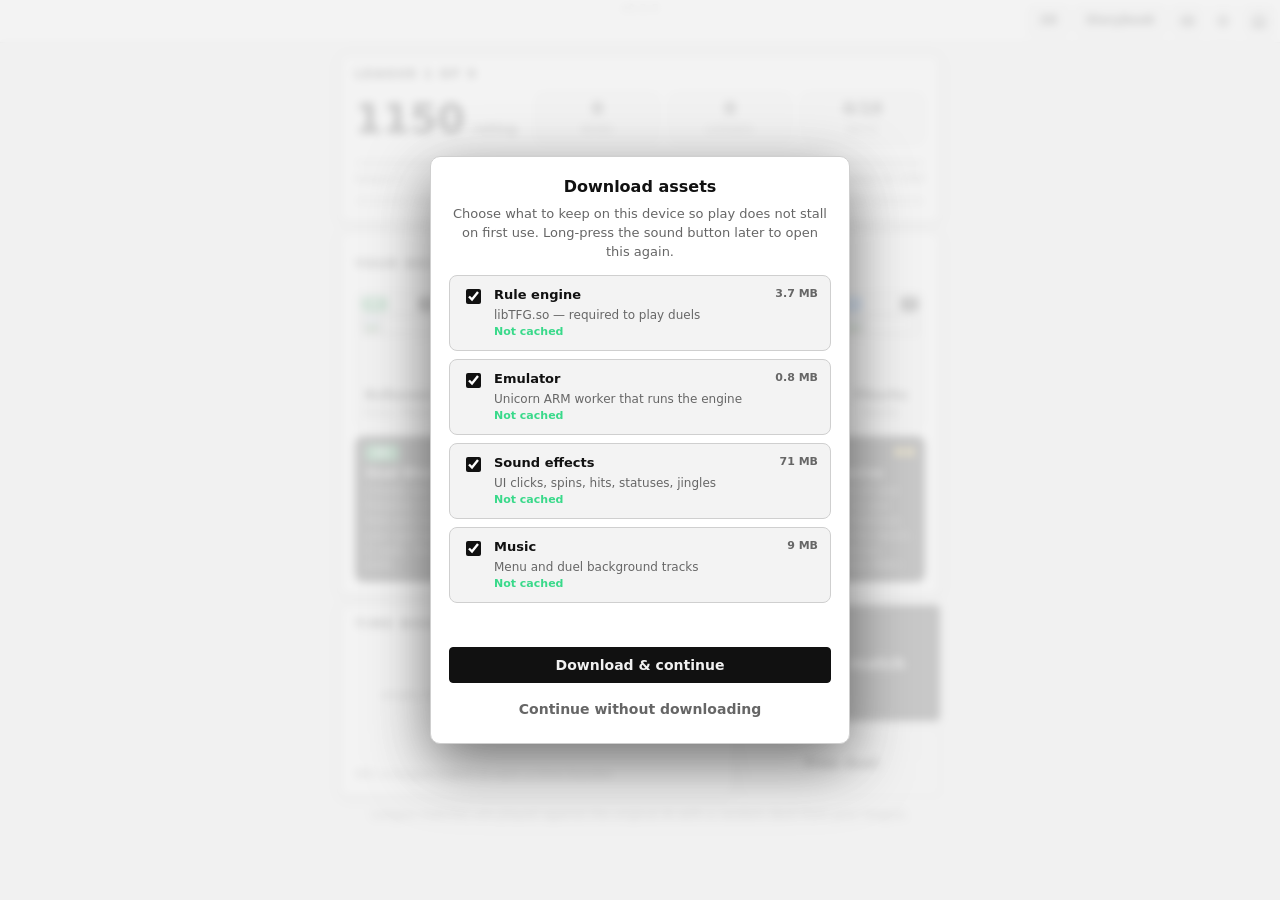
==== commit 6b361de3: "Add asset download gate for engine, emulator, SFX, and music. Opening the page shows selectable pack" ====
--- a/web/index.html
+++ b/web/index.html
@@ -7,6 +7,7 @@
 <title>pokemon duel web</title>
 <link rel="stylesheet" href="theme.css">
 <script src="theme.js"></script>
+<script src="assets.js"></script>
 <script src="sound.js"></script>
 <style>
   body { height:100dvh; display:flex; flex-direction:column; } input, button, select, textarea, a, label { touch-action:manipulation; }   /* no double-tap zoom on controls */
@@ -18,12 +19,13 @@
   main { display:grid; gap:18px; padding:18px; max-width:1260px; width:100%; margin:0 auto; flex:1; min-height:0; overflow:auto; align-content:start; }
   #game { --g:12px; height:100%; container-type:size; grid-template-columns:auto minmax(200px,420px); grid-template-rows:minmax(0,1fr); justify-content:center; align-content:stretch; gap:var(--g); padding:var(--g); overflow:hidden; }   /* one gap: around the frame, between the board and the side, and down the side */
   #game .arena { --ar:var(--board-ar, .72); --fit:min(100cqh, calc((100cqw - 200px - var(--g)) / var(--ar))); height:var(--fit); width:calc(var(--fit) * var(--ar)); justify-self:center; align-self:center; }   /* full height of the row; the width is that height times the table's shape, and it shrinks only when the side column would drop under 200px */
-  #sideBtn, #sideHome { display:none; } #camBar { margin-bottom:14px; } #camBar:empty { display:none; }
+  #sideBtn, #sideHome { display:none; } #camBar { margin-bottom:14px; flex-wrap:nowrap; } #camBar:empty { display:none; }
+  #camBar .camGrow { flex:1 1 auto; min-width:4px; } #camBar a.iconbtn { margin:0; border:1px solid var(--line); border-radius:4px; background:var(--ctl); display:inline-flex; align-items:center; justify-content:center; width:30px; height:30px; padding:0; text-decoration:none; color:inherit; } #camBar a.iconbtn:hover { background:var(--ctl2); border-color:var(--dim); }
   @media (max-width:860px) {
     html, body { height:100dvh; max-height:100dvh; overflow:hidden; }   /* home / setup / game fill the screen; no document scroll */
     #setup, #home { grid-template-columns:1fr !important; flex:1 1 0; min-height:0; max-width:none; width:100%; overflow-x:hidden; overscroll-behavior:contain; -webkit-overflow-scrolling:touch; align-content:start; }
     #home, #setup { overflow:hidden; }   /* both lobbies fit the screen — no page scrollbar */
-    #fsBtn, #fsGame { display:none !important; } #camBar:not(:has(#camReset)) { display:none; }
+    #fsBtn, #fsGame { display:none !important; }
   }   /* a phone is already the full-screen view, so the switch that leaves it is not offered there */
   /* mobile view: the board fills the screen and the log sits in the menu. On a phone this is on by itself; the fullscreen button turns it on anywhere. */
   html.mview #game { grid-template-columns:1fr !important; max-width:none; padding:0; flex:1 1 0; min-height:0; height:auto; overflow:hidden; }
@@ -31,7 +33,7 @@
   html.mview #sideBtn, html.mview #fsGame { display:inline-flex; align-items:center; justify-content:center; flex:none; width:31px; height:31px; padding:0; line-height:0; } html.mview #sideBtn .m { display:flex; }
   html.mview #sideBtn .c, html.mview:has(.side.open) #sideBtn .m { display:none; } html.mview:has(.side.open) #sideBtn .c { display:flex; }
   html.mview .side { position:fixed; top:var(--side-top,0); right:0; bottom:var(--side-bottom,0); z-index:3; width:min(88vw,380px); padding:12px; background:var(--bar); border-left:1px solid var(--line); transform:translateX(100%); transition:transform .2s; }
-  html.mview:has(#game:not([hidden])) .top { display:none; } html.mview #sideHome { display:block; width:100%; text-align:center; }
+  html.mview:has(#game:not([hidden])) body > .top { display:none; }   /* only the chrome bar — not #first .half.top */
   html.mview #game .arena { --fit:100cqh; height:100%; width:100%; aspect-ratio:auto; margin:0; align-self:stretch; justify-self:stretch; }   /* the whole screen, not the table's shape */
   html.mview .arena, html.mview .side, html.mview #board3d button, html.mview .hud .z, html.mview .clock { border:0 !important; border-radius:0 !important; outline:0 !important; }
   html.mview .side.open { transform:none; box-shadow:-20px 0 60px rgba(0,0,0,.7); }
@@ -418,26 +420,24 @@
   #cutin { position:absolute; left:0; right:0; top:50%; z-index:7; transform:translateY(-50%); padding:16px 12px; text-align:center; font:900 26px/1.2 "Segoe UI",system-ui,sans-serif; font-style:italic; letter-spacing:.04em; color:#fff; text-shadow:0 2px 4px rgba(0,0,0,.5);
     background:linear-gradient(90deg, transparent, var(--p0d) 18%, var(--p0) 50%, var(--p0d) 82%, transparent); animation:cutin 1.8s ease-out forwards; } #cutin.lose { background:linear-gradient(90deg, transparent, var(--p1d) 18%, var(--p1) 50%, var(--p1d) 82%, transparent); }
   @keyframes cutin { 0% { opacity:0; transform:translateY(-50%) scaleY(.2); } 12% { opacity:1; transform:translateY(-50%); } 85% { opacity:1; } 100% { opacity:0; } }
-  /* First-move screen: full-bleed top red / bottom blue, arrow at center; the half not pointed at is desaturated. */
-  #first { position:absolute; inset:0; z-index:9; overflow:hidden; background:#000; opacity:0; transition:opacity .35s ease; }
+  /* First-move: always red top / blue bottom. Gradients run from each outer edge toward the center.
+     The half the arrow points at stays saturated; the other half desaturates. */
+  #first { position:absolute; inset:0; z-index:9; overflow:hidden; background:#111; opacity:0; transition:opacity .3s ease; }
   #first[hidden] { display:none; }
   #first.on { opacity:1; }
   #first.out { opacity:0; }
-  #first .split { position:absolute; inset:0; }
-  #first .half { position:absolute; left:0; right:0; height:50%; display:flex; align-items:center; justify-content:center; color:#fff;
-    transition:filter .45s ease, transform .55s cubic-bezier(.2,.8,.2,1), opacity .45s ease; will-change:filter, transform; }
-  #first .half.top { top:0; background:linear-gradient(180deg, var(--p1d) 0%, var(--p1) 55%, color-mix(in srgb, var(--p1) 85%, #000) 100%);
-    transform:translateY(-12%); opacity:.0; }
-  #first .half.bottom { bottom:0; background:linear-gradient(0deg, var(--p0d) 0%, var(--p0) 55%, color-mix(in srgb, var(--p0) 85%, #000) 100%);
-    transform:translateY(12%); opacity:.0; }
-  #first.on .half.top, #first.on .half.bottom { transform:none; opacity:1; }
+  #first .split { position:absolute; inset:0; display:flex; flex-direction:column; }
+  #first .half { flex:1 1 50%; min-height:0; display:flex; align-items:center; justify-content:center; color:#fff;
+    filter:saturate(1) brightness(1); transition:filter .35s ease; }
+  #first .half.fp-red { background:linear-gradient(180deg, #ff7a88 0%, #ff4658 50%, #d42238 100%); }
+  #first .half.fp-blue { background:linear-gradient(0deg, #7ec0ff 0%, #2f8cff 50%, #1a6ad4 100%); }
+  /* lit = vivid; dim = washed but still clearly red/blue */
   #first .half.dim { filter:saturate(.5); }
-  #first .half .nm { font:800 clamp(22px, 6vw, 40px)/1.1 "Segoe UI",system-ui,sans-serif; letter-spacing:.04em; text-shadow:0 2px 12px rgba(0,0,0,.45);
-    transition:transform .45s ease, opacity .45s ease; }
-  #first .half.dim .nm { opacity:.72; transform:scale(.96); }
-  #first .seam { position:absolute; left:0; right:0; top:50%; height:2px; margin-top:-1px; background:rgba(255,255,255,.22); z-index:1; pointer-events:none;
-    opacity:0; transition:opacity .4s ease .15s; }
-  #first.on .seam { opacity:1; }
+  #first .half.lit { filter:saturate(1.4); }
+  #first .half .nm { font:800 clamp(22px, 6vw, 40px)/1.1 "Segoe UI",system-ui,sans-serif; letter-spacing:.04em; text-shadow:0 2px 12px rgba(0,0,0,.5);
+    transition:opacity .35s ease, transform .35s ease; }
+  #first .half.dim .nm { opacity:.65; transform:scale(.97); }
+  #first .seam { position:absolute; left:0; right:0; top:50%; height:2px; margin-top:-1px; background:rgba(255,255,255,.28); z-index:1; pointer-events:none; }
   #first .arrow { position:absolute; left:50%; top:50%; z-index:2; width:0; height:0; }
   #first .needle { position:absolute; left:0; top:0; width:0; height:0; transform:rotate(0deg);
     transition:transform 2.6s cubic-bezier(.12,.75,.18,1); will-change:transform; }
@@ -448,16 +448,13 @@
     border-left:14px solid transparent; border-right:14px solid transparent; border-bottom:24px solid #fff;
     filter:drop-shadow(0 2px 4px rgba(0,0,0,.4)); }
   #first .hub { position:absolute; left:50%; top:50%; z-index:3; width:28px; height:28px; margin:-14px 0 0 -14px; border-radius:50%;
-    background:radial-gradient(circle at 35% 30%, #fff, #d8d8d8 55%, #999); box-shadow:0 2px 10px rgba(0,0,0,.5), inset 0 1px 0 #fff;
-    opacity:0; transform:scale(.6); transition:opacity .35s ease .1s, transform .45s cubic-bezier(.2,1.2,.3,1) .1s; }
-  #first.on .hub { opacity:1; transform:none; }
+    background:radial-gradient(circle at 35% 30%, #fff, #d8d8d8 55%, #999); box-shadow:0 2px 10px rgba(0,0,0,.5), inset 0 1px 0 #fff; }
   #first .cap { position:absolute; left:0; right:0; bottom:max(18px, 4vh); z-index:4; margin:0; text-align:center;
     font:800 clamp(18px, 4.5vw, 28px)/1.2 "Segoe UI",system-ui,sans-serif; color:#fff; text-shadow:0 2px 14px rgba(0,0,0,.55);
-    opacity:0; transform:translateY(10px); transition:opacity .35s ease, transform .4s ease; pointer-events:none; }
-  #first .cap.show { opacity:1; transform:none; }
+    opacity:0; transition:opacity .3s ease; pointer-events:none; }
+  #first .cap.show { opacity:1; }
   @media (prefers-reduced-motion: reduce) {
-    #first, #first .half, #first .half .nm, #first .seam, #first .hub, #first .cap, #first .needle { transition:none !important; }
-    #first .half.top, #first .half.bottom { transform:none; opacity:1; }
+    #first, #first .half, #first .half .nm, #first .cap, #first .needle { transition:none !important; }
   }
   #result { position:absolute; inset:0; z-index:7; display:flex; flex-direction:column; align-items:center; gap:14px; padding:28px 16px 20px; text-align:center; background:color-mix(in srgb, var(--bg) 88%, transparent); backdrop-filter:blur(4px); animation:resin .35s ease-out; }
   @keyframes resin { from { opacity:0; } }
@@ -473,7 +470,7 @@
 <script>if (matchMedia('(max-width:860px)').matches) document.documentElement.classList.add('mview')</script>
 </head>
 <body>
-<div class="top"><div class="ticker" id="ticker"><span></span></div><nav class="paths" id="paths" aria-label="Pages"></nav><button id="soundBtn" class="iconbtn"></button><button id="themeBtn" class="iconbtn"></button><a id="viewLink" class="iconbtn"></a><button id="newBtn" class="iconbtn" title="Home" aria-label="Home"></button></div>
+<div class="top"><div class="ticker" id="ticker"><span></span></div><nav class="paths" id="paths" aria-label="Pages"></nav><button id="soundBtn" class="iconbtn" data-sound-btn></button><button id="themeBtn" class="iconbtn" data-theme-btn></button><a id="viewLink" class="iconbtn"></a><button id="newBtn" class="iconbtn" title="Home" aria-label="Home"></button></div>
 
 <main id="home"></main>
 
@@ -520,7 +517,14 @@
   </section>
   <section class="side">
     <button id="sideHome" onclick="this.parentNode.classList.remove('open');document.getElementById('newBtn').click()">Home</button>
-    <div class="bar" id="camBar"><button id="fsBtn" class="iconbtn" title="Fullscreen" aria-label="Fullscreen" aria-pressed="false"></button></div>
+    <div class="bar" id="camBar" aria-label="Game controls">
+      <button type="button" id="camSound" class="iconbtn" data-sound-btn title="Sound" aria-label="Sound"></button>
+      <button type="button" id="camTheme" class="iconbtn" data-theme-btn title="Theme" aria-label="Theme"></button>
+      <a id="camView" class="iconbtn"></a>
+      <button type="button" id="camHome" class="iconbtn" title="Home" aria-label="Home"></button>
+      <span class="camGrow" aria-hidden="true"></span>
+      <button id="fsBtn" class="iconbtn" title="Fullscreen" aria-label="Fullscreen" aria-pressed="false"></button>
+    </div>
     <div class="panel"><h2>Log</h2><div id="log"></div></div>
     <div class="panel"><h2>Actions</h2><div id="acts"></div></div>
     <div class="panel" id="card"></div>
@@ -1047,6 +1051,7 @@
 const deckPlates = () => (profile.deckPlates || []).slice();
 const leaguePool = () => BASES.filter(f => !leagueOf().locked.includes(f.id));
 function showHome() {
+  if (window.bgm) bgm.play('menu');
   forgetGame(); $('result').hidden = true;
   if (net) { try { net.peer.destroy(); } catch (e) {} net = null; }
   clearInterval(timer); clearInterval(homeTick); gameId++; ownedMode = false;
@@ -1083,7 +1088,12 @@
 }
 $('home').onclick = e => {
   const t = e.target.closest('[data-act],[data-open]'); if (!t) return;
-  if (t.dataset.open != null) { const b = profile.boxes.shift(); drawHome.msg = 'Opened: ' + openBox(b.b).map(itemLabel).join(', '); saveProfile(); return drawHome(); }
+  if (t.dataset.open != null) {
+    sfx('booster_prompt'); sfx('booster_open');
+    const b = profile.boxes.shift(), got = openBox(b.b).map(itemLabel);
+    sfx('booster_results'); sfx('item_get');
+    drawHome.msg = 'Opened: ' + got.join(', '); saveProfile(); return drawHome();
+  }
   const act = t.dataset.act;
   clearInterval(homeTick); $('home').hidden = true;
   if (act === 'league') { $('game').hidden = true; team = profile.deck.map(slotFrom); myPlates = deckPlates(); return start({ league: true }).catch(x => { showHome(); drawHome.msg = x.message; drawHome(); }); }
@@ -1099,13 +1109,14 @@
   let keys = 0;
   if (won) { keys = lg.win; profile.wins++; } else if (decided) { keys = Math.min(lg.lose, Math.max(0, CONST.keyLoseStock - profile.lossStars)); profile.lossStars += keys; profile.losses++; }
   profile.stars += keys;
+  if (dr > 0) sfx('elo_up'); else if (dr < 0) sfx('elo_down');
   const notes = [`Rating ${dr >= 0 ? '+' : ''}${dr} → ${Math.floor(profile.rating)}`, `Keys +${keys} (${Math.min(profile.stars, CONST.keyCost)}/${CONST.keyCost})`];
-  if (won && profile.boxes.length < TIME_SLOTS) { const b = weighted(D.roulettes[lg.time])[0]; profile.boxes.push({ b, t: null }); notes.push(`Time booster won (${D.boxes[b][0]} min)`); }
-  if (profile.stars >= CONST.keyCost) { profile.stars -= CONST.keyCost; profile.lossStars = 0; notes.push('Key booster opened: ' + openBox(weighted(D.roulettes[lg.key])[0]).map(itemLabel).join(', ')); }
+  if (won && profile.boxes.length < TIME_SLOTS) { const b = weighted(D.roulettes[lg.time])[0]; profile.boxes.push({ b, t: null }); notes.push(`Time booster won (${D.boxes[b][0]} min)`); sfx('booster_single'); }
+  if (profile.stars >= CONST.keyCost) { profile.stars -= CONST.keyCost; profile.lossStars = 0; sfx('booster_ten'); sfx('item_get'); notes.push('Key booster opened: ' + openBox(weighted(D.roulettes[lg.key])[0]).map(itemLabel).join(', ')); }
   let i = LG.indexOf(lg);
   while (LG[i + 1] && profile.rating >= LG[i + 1].promo) i++;
   while (i > 0 && profile.rating < LG[i].demo) i--;
-  if (LG[i] !== lg) notes.push(i > LG.indexOf(lg) ? `Promoted to league ${i + 1}` : `Demoted to league ${i + 1}`);
+  if (LG[i] !== lg) { const up = i > LG.indexOf(lg); notes.push(up ? `Promoted to league ${i + 1}` : `Demoted to league ${i + 1}`); sfx(up ? 'promo_a' : 'releg_a'); sfx(up ? 'promo_b' : 'releg_b'); }
   profile.league = LG[i].id; saveProfile();
   for (const n of notes) log('<b>' + esc(n) + '</b>');
   // the result screen's table, with the original's own captions (UiMaster.ArenaResult.*)
@@ -1163,6 +1174,12 @@
   throw new Error('That APK does not contain the rule engine (' + ENGINE_FILE + ').');
 }
 async function fetchLib() {
+  try {
+    if (window.Assets && Assets.getBuffer) {
+      const fromPack = await Assets.getBuffer('libTFG.so');
+      if (fromPack && fromPack.byteLength > 100000) return fromPack;
+    }
+  } catch (e) {}
   const r = await fetch('libTFG.so');
   if (!r.ok || (r.headers.get('content-type') || '').includes('html')) return null;
   const bytes = await r.arrayBuffer();
@@ -1286,33 +1303,34 @@
   sel = null; busy = false; over = null; logLines = []; clock = { black: 300, white: 300 }; gameId++;
   $('setupErr').textContent = ''; $('setup').hidden = true; $('game').hidden = false; $('log').innerHTML = '';
   sfx('duel_start');
+  if (window.bgm) bgm.play('duel');
   if (net) net.conn.send({ t: 'first', side: rec.first_player });
   await firstSpin(rec.first_player);
   startClock();
   await sync(false);
 }
-// First-move screen: top red / bottom blue (same as the board). Arrow spins; the half it is not pointing at is desaturated.
+// First-move screen: red always on top, blue always on bottom. Arrow spins; pointed half = lit, other = dim.
 function firstSpin(side) {
   P_COL.black = flip ? 'var(--p1)' : 'var(--p0)'; P_COL.white = flip ? 'var(--p0)' : 'var(--p1)';
   const topSide = flip ? 'black' : 'white', botSide = flip ? 'white' : 'black';
   const el = $('first');
   el.className = '';
   el.innerHTML = `<div class="split">
-      <div class="half top" data-side="${topSide}"><span class="nm">${esc(label(topSide))}</span></div>
-      <div class="half bottom" data-side="${botSide}"><span class="nm">${esc(label(botSide))}</span></div>
+      <div class="half fp-red lit" data-side="${topSide}"><span class="nm">${esc(label(topSide))}</span></div>
+      <div class="half fp-blue dim" data-side="${botSide}"><span class="nm">${esc(label(botSide))}</span></div>
       <div class="seam"></div>
       <div class="arrow"><div class="needle"><b class="shaft"></b><b class="tip"></b></div></div>
       <b class="hub"></b>
     </div><p class="cap">First move</p>`;
   el.hidden = false;
-  const needle = el.querySelector('.needle'), topH = el.querySelector('.half.top'), botH = el.querySelector('.half.bottom'), cap = el.querySelector('.cap');
+  const needle = el.querySelector('.needle'), topH = el.querySelector('.half.fp-red'), botH = el.querySelector('.half.fp-blue'), cap = el.querySelector('.cap');
   const land = (side === topSide ? 0 : 180) + 360 * 5;
   const reduce = matchMedia('(prefers-reduced-motion: reduce)').matches;
   const pointTop = deg => { const a = ((deg % 360) + 360) % 360; return a < 90 || a > 270; };
   const paintDim = deg => {
     const top = pointTop(deg);
-    topH.classList.toggle('dim', !top);
-    botH.classList.toggle('dim', top);
+    topH.classList.toggle('lit', top); topH.classList.toggle('dim', !top);
+    botH.classList.toggle('lit', !top); botH.classList.toggle('dim', top);
   };
   let raf = 0;
   const SPIN_MS = reduce ? 0 : 2600;
@@ -1342,7 +1360,8 @@
         setTimeout(() => {
           cancelAnimationFrame(raf);
           paintDim(land);
-          sfx('spin_stop'); sfx('first');
+          if (window.sfxStop) sfxStop('spin');
+          sfx('spin_stop'); sfx('first'); sfx('turn_bridge');
           cap.textContent = label(side) + ' goes first';
           log(`<b style="color:${P_COL[side]}">${label(side)}</b> goes first.`);
           setTimeout(() => {
@@ -1372,8 +1391,9 @@
 // Every page of the site, as links in the top bar on wide screens (narrow screens keep the single 2D / 3D switch). The two game views carry
 // the running duel's address along, so switching between them keeps the duel.
 const viewHref = () => {
+  const href = (VIEW3D ? '2d/' : './') + location.hash;
   const PAGES = [[VIEW3D ? '2D' : '3D', VIEW3D ? '2d/' : './', false, VIEW3D ? 'Switch to the flat board' : 'Switch to the 3D table'], ['Storybook', 'storybook/', false, '']];   // one switch that names the other view; built here because VIEW3D is declared further down the script
-  $('viewLink').href = (VIEW3D ? '2d/' : './') + location.hash;
+  for (const id of ['viewLink', 'camView']) { const a = $(id); if (a) a.href = href; }
   $('paths').innerHTML = PAGES.map(([name, path, here, tip]) => `<a href="${path}${path === 'storybook/' ? '' : location.hash}"${here ? ' class="on" aria-current="page"' : ''}${tip ? ` title="${tip}"` : ''}>${name}</a>`).join('');
 };
 function saveGame() {
@@ -1394,6 +1414,7 @@
   ({ rec, me, ctrl, ai, clock, rewinds, over } = g); flip = me === 'white'; net = null; leagueGame = g.league ? { done: !!over } : null;
   states = []; sel = null; busy = false; logLines = []; gameId++; boardSt = null; battleView = null; deferredSfx = null; const btl = $('battle'); if (btl) { btl.hidden = true; btl.innerHTML = ''; } $('log').innerHTML = ''; log(`Duel resumed at move ${rec.all_moves.length}.`);
   startClock(); await sync(false);
+  if (window.bgm) bgm.play('duel');
 }
 const wins = c => label(c) === 'You' ? 'You win' : label(c) + ' wins';
 const label = c => ctrl[c] === 'remote' ? 'Opponent' : ctrl.black === 'human' && ctrl.white === 'human' ? (c === 'black' ? 'Player 1' : 'Player 2') : ctrl[c] === 'ai' ? 'Computer' : 'You';
@@ -1448,7 +1469,7 @@
   if (b.dataset.r === 'again') return start().catch(x => { showHome(); drawHome.msg = x.message; drawHome(); });
   showHome(); };
 function settle() {   // after the effects: the end-of-duel or your-turn sound; true when the duel is over
-  if (over) { if (!over.sung) { over.sung = 1; sfx(ctrl[me] === 'human' && over.winner && over.winner !== me ? 'lose' : 'win'); showResult(); } return true; }
+  if (over) { if (!over.sung) { over.sung = 1; if (window.bgm) bgm.stop(); if (/goal/i.test(String(over.reason || ''))) sfx('goal'); const lost = ctrl[me] === 'human' && over.winner && over.winner !== me; if (lost && !/knock|faint|goal|surround/i.test(String(over.reason || ''))) sfx('lose_alt'); sfx(lost ? 'lose' : 'win'); if (!lost) sfx('cheer'); showResult(); } return true; }
   const side = st.selective_side; if (ctrl[side] === 'human' && settle.last !== side) sfx('turn'); settle.last = side;
 }
 // One step of the original client's loop (Engine.CurrentState): effects of the last move, new status, next legal moves.
@@ -1493,7 +1514,7 @@
     const again = respinMove(); if (again) return play(again);
     if (chainHold) return;
     busy = false; render();
-    if (ctrl[side] === 'ai') { busy = true; render(); const g = await api('go', ai); if (id === gameId) return play(g.move); }
+    if (ctrl[side] === 'ai') { busy = true; render(); sfx('ai_on'); const g = await api('go', ai); sfx('ai_off'); if (id === gameId) return play(g.move); }
     remoteMove();
   } catch (e) { boardSt = null; battleView = null; deferredSfx = null; busy = false; const ov = $('battle'); if (ov) { ov.hidden = true; ov.innerHTML = ''; } $('status').innerHTML = `<span class="err">${esc(e.message)}</span>`; }
 }
@@ -1604,7 +1625,9 @@
 $('rnd').innerHTML = icon('<rect x="4" y="4" width="16" height="16" rx="3"/><circle cx="9" cy="9" r="1.35" fill="currentColor"/><circle cx="15" cy="9" r="1.35" fill="currentColor"/><circle cx="12" cy="12" r="1.35" fill="currentColor"/><circle cx="9" cy="15" r="1.35" fill="currentColor"/><circle cx="15" cy="15" r="1.35" fill="currentColor"/>'); $('clr').innerHTML = icon('<path d="M4 7h16M10 11v6M14 11v6M6 7l1 12h10l1-12M9 7V4h6v3"/>');
 $('pickClose').innerHTML = icon('<path d="M6 6l12 12M18 6L6 18"/>');
 $('pickBtn').innerHTML = icon('<path d="M3.5 20.5h5L20 9a2.5 2.5 0 0 0 0-3.5L18.5 4a2.5 2.5 0 0 0-3.5 0L3.5 15.5v5z"/><path d="M13.5 5.5l5 5"/><path d="M3.5 20.5l5-1.2"/>');
-$('newBtn').innerHTML = icon('<path d="M3 11l9-8 9 8"/><path d="M5 10v10h5v-6h4v6h5V10"/>');
+const HOME_ICON = icon('<path d="M3 11l9-8 9 8"/><path d="M5 10v10h5v-6h4v6h5V10"/>');
+$('newBtn').innerHTML = HOME_ICON; $('camHome').innerHTML = HOME_ICON;
+$('camHome').onclick = () => { document.querySelector('.side')?.classList.remove('open'); $('newBtn').click(); };
 
 // A move along a route is shown as hops from point to point (STEP_MS each), with a landing sound per point. It starts the moment the move is
 // made; the figure is drawn at the end of its route from then on, so it does not snap back while the engine works out the new state.
@@ -1623,7 +1646,11 @@
 const STATUS_COL = { poison: '#a855f7', bad_poison: '#6b21a8', burn: '#ff7a1a', paralyze: '#fde047', sleep: '#94a3b8', freeze: '#67e8f9', melt: '#67e8f9', panic: '#f472b6', curse: '#7c3aed' };
 const VIEW3D = !/\/2d\/(index\.html)?$/.test(location.pathname), U = ([x, y]) => [(x - 210) / 54.2, (y - 350) / 54.2];   // the duel is shown on a WebGL table (board3d.js); /2d/ shows the same duel on the flat board
 document.documentElement.style.setProperty('--board-ar', VIEW3D ? .72 : .55);   // the 3D table, seen at a tilt, is squarer than the flat board
-$('viewLink').innerHTML = icon(VIEW3D ? '<rect x="4" y="4" width="16" height="16" rx="2"/><path d="M4 12h16M12 4v16"/>' : '<path d="M12 2l9 5v10l-9 5-9-5V7l9-5z"/><path d="M3 7l9 5 9-5M12 12v10"/>'); $('viewLink').title = VIEW3D ? 'Switch to the flat board' : 'Switch to the 3D table'; $('viewLink').setAttribute('aria-label', $('viewLink').title); $('viewLink').href = VIEW3D ? '2d/' : './';
+const viewIcon = icon(VIEW3D ? '<rect x="4" y="4" width="16" height="16" rx="2"/><path d="M4 12h16M12 4v16"/>' : '<path d="M12 2l9 5v10l-9 5-9-5V7l9-5z"/><path d="M3 7l9 5 9-5M12 12v10"/>');
+const viewTitle = VIEW3D ? 'Switch to the flat board' : 'Switch to the 3D table';
+for (const id of ['viewLink', 'camView']) {
+  const a = $(id); a.innerHTML = viewIcon; a.title = viewTitle; a.setAttribute('aria-label', viewTitle);
+}
 if (VIEW3D) { $('board').style.display = 'none'; $('board3d').hidden = false; import(new URL('board3d.js', document.baseURI)).catch(x => { $('board3d').innerHTML = `<p class="err" style="padding:16px">3D view failed to load: ${esc(x.message)}</p>`; }); }
 const NEAR = .45;
 function xy(p, away) { // engine point ids: 0-27 field, 28-33 / 34-39 benches, 40-41 / 42-43 P.C., above that = out of play
@@ -1780,7 +1807,7 @@
   tableModel.run = !mine ? null : zs.length ? () => startPick('Activate Z-Move', zs) : end ? () => play(end) : hint ? askAi : null;   // Z-Move, else End Turn once the engine allows a pass; AI only when a computer can choose
   return { stacks, btn: { x: BX, z: BZ, on: !!tableModel.run, label: zs.length ? 'Activate Z-Move' : end ? 'End Turn' : hint ? 'AI' : '', size: zs.length ? 8 : end ? 11 : 13 } };
 }
-function tableAct(a) { if (String(a).startsWith('evo:')) return openEvolve(+a.slice(4)); if (a === 'main') { if (tableModel.run) tableModel.run(); return; } plateView = a.slice(3); pick = null; render(); }
+function tableAct(a) { if (String(a).startsWith('evo:')) return openEvolve(+a.slice(4)); if (a === 'main') { if (tableModel.run) tableModel.run(); return; } plateView = a.slice(3); pick = null; sfx('plate_pick'); render(); }
 // Evolution is either a top-level { type:'evolve', pokemon } or a declare_pokepower wrapping that. The original asks on EvolveSelect, then flashes the figure into its next form.
 const evoVal = m => m.value.type === 'evolve' ? m.value : (m.value.value && m.value.value.type === 'evolve' ? m.value.value : null);
 const isEvolve = m => !!evoVal(m);
@@ -1823,6 +1850,7 @@
 }
 function showEvolveAnim(i, swap) {
   sfx('evolve');
+  { const f = byId.get((st.players.flatMap(p => p.pokemons).find(x => x.pokemon_index === i) || {}).figure_id); if (f && f.t && f.t[0] != null) { const tn = (D.types[f.t[0]] || '').toLowerCase(); if (tn) sfx('type_' + tn); } }
   if (VIEW3D && window.Board3D && Board3D.blast) return (async () => {
     const b = Board3D.blast(i);
     try { await b.ready; const pending = swap && swap(); if (pending && pending.then) await pending; }
@@ -1891,8 +1919,8 @@
 $('plates').onclick = e => {
   const c = e.target.closest('[data-i]'), p = drawPlates.list[drawPlates.at];
   if (c) return c.scrollIntoView({ behavior: 'smooth', inline: 'center', block: 'nearest' });   // UICenterOnClick
-  if (e.target.id === 'plUse' && p) { const back = plateView; plateView = null; return startPick((plateById.get(p.id) || { n: 'Plate' }).n, plateMoves(p.id), back); }
-  if (e.target.closest('#plClose') || e.target === $('plates')) { plateView = null; render(); }
+  if (e.target.id === 'plUse' && p) { sfx('plate_ok'); const back = plateView; plateView = null; return startPick((plateById.get(p.id) || { n: 'Plate' }).n, plateMoves(p.id), back); }
+  if (e.target.closest('#plClose') || e.target === $('plates')) { sfx('plate_cancel'); plateView = null; render(); }
 };
 function drawClock() {
   $('c0').hidden = $('c1').hidden = missionDuel();
@@ -2087,7 +2115,7 @@
   const marker = ((s && (s.pokemon_conditions || []).find(c => c.pokemon_index === battler) || {}).marker) || {};
   return { skills, frozen: marker.circle === 'freeze' || marker.circle === 'melt', marker };
 }
-function closeSpin() { const ov = $('battle'); if (ov) { ov.hidden = true; ov.innerHTML = ''; } battleView = null; }
+function closeSpin() { if (window.sfxStop) sfxStop('spin'); const ov = $('battle'); if (ov) { ov.hidden = true; ov.innerHTML = ''; } battleView = null; }
 async function showSpin(e, result, notices, opt) {
   opt = opt || {};
   const spins = e.value.spins || [], human = ctrl.black === 'human' || ctrl.white === 'human';
@@ -2097,7 +2125,7 @@
   const keep = !!(battleView && battleView.ids && ids.length && ids.every(id => battleView.ids.includes(id)) && $('bd0'));   // a one-wheel respin leaves the other disk where it is
   let ov = $('battle'), shut = false;
   if (!ov) { ov = document.createElement('div'); ov.id = 'battle'; document.querySelector('.arena').appendChild(ov); }
-  const done = new Promise(res => { ov.onclick = ev => { if (ev.target.closest('[data-v]')) { shut = true; res(); } }; }), wait = ms => shut ? Promise.resolve() : Promise.race([sleep(human ? ms : ms / 4), done]);
+  const done = new Promise(res => { ov.onclick = ev => { if (ev.target.closest('[data-v]')) { shut = true; if (window.sfxStop) sfxStop('spin'); res(); } }; }), wait = ms => shut ? Promise.resolve() : Promise.race([sleep(human ? ms : ms / 4), done]);
   const mineCol = ctrl[me] === 'human' ? me : 'black';
   const slotOf = (id, list) => list.length > 2 ? 'row' : list.length === 1 ? 'dn' : (id === (colorOf(list[0]) === mineCol ? list[1] : list[0]) ? 'up' : 'dn');
   if (!keep) {
@@ -2111,7 +2139,10 @@
   } else battleView.battle = true;
   if (battle && result) battleView.lastResult = result;
   const shownIds = (battleView && battleView.ids) || ids;
-  await sleep(40); if (spins.some(sp => !wheelSnap(opt.wheelSt, sp.pokemon, sp).frozen) && !shut) sfx('spin_short');
+  const willSpin = spins.some(sp => !wheelSnap(opt.wheelSt, sp.pokemon, sp).frozen);
+  let wheelsTurning = 0, spinEnded = false;
+  const endSpinSfx = () => { if (spinEnded || !willSpin) return; spinEnded = true; if (window.sfxStop) sfxStop('spin'); if (!shut) sfx('spin_stop'); };
+  await sleep(40); if (willSpin && !shut) sfx('spin');   // one looping se024 until every wheel has stopped turning
   const powerOf = (x, v) => { const col = x.sealed ? 0 : (D.skills[x.id] || [0, 0, 0])[2]; return col === 2 ? '★'.repeat(Math.min(v == null ? x.speed_or_damage || 0 : v, 5)) : col === 1 || col === 3 ? String(v == null ? x.speed_or_damage || 0 : v) : ''; };
   await Promise.all(spins.map(async sp => {
     const k = shownIds.indexOf(sp.pokemon); if (k < 0) return;
@@ -2127,16 +2158,18 @@
       let to = base - pos / 96 * 360; if (back) { while (to > rot) to -= 360; } else { while (to < rot + turns * 360) to += 360; }
       rot = to; if (!el) return; el.style.transition = shut || !sec ? 'none' : `transform ${sec}s cubic-bezier(.12,.75,.2,1)`; el.style.transform = `rotate(${to}deg)`; await wait(sec * 1000); };
     let sec = 1, landed = 0;
+    if (!info.frozen) wheelsTurning++;
     for (let n = 0; n < (sp.results || []).length; n++) {
       const r = sp.results[n];
       if (info.frozen) { await turn(r.num + .5, 0, 0); landed = at(r.num); if (r.displace && segs[landed]) { landed = ((landed + r.displace) % segs.length + segs.length * 10) % segs.length; await turn(starts[landed] + segs[landed].range / 2, 0, 0, r.displace < 0); } break; }   // GetBattleFrizes: a frozen or melted wheel does not spin
-      if (n) { if (!shut && disk) { disk.insertAdjacentHTML('beforeend', '<div class="more">More</div>'); sfx('select'); } await wait(500); const m = disk && disk.querySelector('.more'); if (m) m.remove(); sec = Math.min(1, Math.max(.1, sec * .6)); if (!shut) sfx('spin_short'); }
-      await turn(r.num + .5, sec * (n ? 1 : .8 + Math.random() * .4), n ? 2 : 3); if (!shut) sfx('spin_stop');
+      if (n) { if (!shut && disk) { disk.insertAdjacentHTML('beforeend', '<div class="more">More</div>'); sfx('select'); } await wait(500); const m = disk && disk.querySelector('.more'); if (m) m.remove(); sec = Math.min(1, Math.max(.1, sec * .6)); if (!shut) sfx('spin_tick'); }
+      await turn(r.num + .5, sec * (n ? 1 : .8 + Math.random() * .4), n ? 2 : 3);
       landed = at(r.num);
-      if (r.displace && segs.length) { await wait(500); landed = ((landed + r.displace) % segs.length + segs.length * 10) % segs.length; await turn(starts[landed] + segs[landed].range / 2, .3, 0, r.displace < 0); if (!shut) sfx('spin_stop'); }
+      if (r.displace && segs.length) { await wait(500); landed = ((landed + r.displace) % segs.length + segs.length * 10) % segs.length; await turn(starts[landed] + segs[landed].range / 2, .3, 0, r.displace < 0); }
       const landedId = (segs[landed] || {}).id, sid = info.marker.skill_id;
       if (r.type === 'battle' && info.marker.triangle === 'imprison' && (sid == null || sid < 0 || sid === landedId)) break;   // SpinNext: an imprisoned battle attack does not spin on
     }
+    if (!info.frozen) { wheelsTurning--; if (wheelsTurning <= 0) endSpinSfx(); }
     const x = segs[landed] || {}, col = x.sealed ? 0 : (D.skills[x.id] || [0, 0, 0])[2];
     if (battle && battleView) battleView.landed[sp.pokemon] = { miss: !x.id && !segs.length ? true : x.sealed || col === 0, col };
     if (el) { const pt = (t, rad) => [100 + rad * Math.sin(t / 96 * 2 * Math.PI), 100 - rad * Math.cos(t / 96 * 2 * Math.PI)];
@@ -2157,6 +2190,7 @@
     }
     if (side && side.speed_or_damage != null && powerOf(x, side.speed_or_damage) !== '' && side.speed_or_damage !== shown) { shown = side.speed_or_damage; paint(); }
   }));
+  endSpinSfx();
   if (battle && battleView && !opt.hold) {
     const res = (battleView.lastResult || result || {}).value;
     await wait(700);
@@ -2166,7 +2200,9 @@
       if (winner != null && winner >= 0 && $('bd' + winner)) { $('bd' + winner).classList.add('won'); battleView.ids.forEach((_, k) => { if (k !== winner && $('bd' + k)) $('bd' + k).classList.add('lost'); }); }
       const bothMiss = winner == null && !drawn && sides.length >= 2 && sides.every(side => { const hit = battleView.landed[side.pokemon]; return hit && hit.miss; });
       const who = winner != null ? sides.find(s => battleMark(s.result) === 1) : null;
-      const strike = !who ? 'hit' : /knock|faint/.test(String(who.result)) ? 'ko' : ((battleView.landed[who.pokemon] || {}).miss ? 'miss' : { 2: 'purple', 3: 'gold', 4: 'blue' }[(battleView.landed[who.pokemon] || {}).col] || 'hit');
+      const land = who && (battleView.landed[who.pokemon] || {});
+      const atkName = who ? (D.skills[who.skill] || [''])[0] : '';
+      const strike = !who ? 'hit' : /knock|faint/.test(String(who.result)) ? 'ko' : (window.strikeSfx ? strikeSfx(atkName, land.col, land.miss) : (land.miss ? 'miss' : { 2: 'purple', 3: 'gold', 4: 'blue' }[land.col] || 'hit'));
       if (!shut) { const fl = $('flare'), spk = $('sparks'); if (fl) fl.classList.add('on'); if (spk) spk.classList.add('on'); sfx(bothMiss ? 'miss' : drawn ? 'draw' : strike); }
       const vd = $('verdict'); if (vd) vd.innerHTML = who ? `${nameOf(who.pokemon)} wins` : drawn ? 'Draw' : bothMiss ? 'Both miss' : '';
     }
@@ -2190,15 +2226,20 @@
       const side = x => `${nameOf(x.pokemon)} ${fmt('skill', x.skill)} ${x.speed_or_damage || ''} (${esc(String(x.result).replace(/_/g, ' '))})`;
       log(`Battle · ${side(v.attack)} vs ${side(v.defence)}`);
     } else if (t === 'disable_skill') { sealed.set(v.pokemon, [].concat(v.skill_id || [])); if (sealed.get(v.pokemon).length) log(`${nameOf(v.pokemon)}: ${sealed.get(v.pokemon).map(id => fmt('skill', id)).join(', ')} sealed`); }
-    else if (t === 'remove_debuff') { for (const i of v.pokemons || []) sealed.delete(i); log(describe(v)); }
-    else if (t === 'mp_move') log(`${nameOf(figAt(v.route))} moves ${v.route.map(place).join(' → ')}`);
-    else if (t === 'declare_battle') { sfx('attack'); log(`${nameOf(v.from_pokemon)} attacks ${nameOf(v.to_pokemon)}`); }
-    else if (t === 'turn_end') { log('<span class="note">— turn ends —</span>'); if (P_COL[logSide]) logSide = other(logSide); }   // what follows in the same list already belongs to the next player
+    else if (t === 'remove_debuff') { for (const i of v.pokemons || []) sealed.delete(i); sfx('cured'); log(describe(v)); }
+    else if (t === 'mp_move') { if (ctrl[st && st.selective_side] === 'ai') sfx('ai_step'); log(`${nameOf(figAt(v.route))} moves ${v.route.map(place).join(' → ')}`); }
+    else if (t === 'declare_battle') { sfx('attack'); sfx('attack_phase'); log(`${nameOf(v.from_pokemon)} attacks ${nameOf(v.to_pokemon)}`); }
+    else if (t === 'turn_end') { sfx('end_turn'); log('<span class="note">— turn ends —</span>'); if (P_COL[logSide]) logSide = other(logSide); }   // what follows in the same list already belongs to the next player
     else if (t === 'game_set') { over = { winner: v.win, reason: v.reason }; log(`<b>${P_COL[v.win] ? wins(v.win) : 'Draw'}</b> (${esc(String(v.reason).replace(/_/g, ' '))})`); }
+    else if (t === 'add_wait') { sfx('wait'); }
+    else if (t === 'swap') { sfx('swap'); }
+    else if (/shield|protect|counter/i.test(t)) { sfx('shield'); }
+    else if (/damage_notice$/.test(t) && v.value && v.value.multiplier != null && v.value.multiplier !== 1) { sfx('multiplier'); }
     else if (t === 'spot_move' && v.from >= 40 && v.from < 44 && v.to >= 40 && v.to < 44) continue;   // the P.C. slides a figure between its two spots; the knockout line already said it went there
     else if (t === 'sandwich' && !(v.pokemons || []).length) continue;
+    else if (t === 'sandwich') { sfx('surround'); log(describe(v)); }
     else if (t === 'pokepower_notice' && Object.keys(v).every(k => k === 'type' || k === 'pokemon' || k === 'pokepower')) continue;   // a bare notice is the ability being in effect, not it triggering
-    else if (t === 'pokepower_notice') { sfx('ability'); log(describe(v)); }
+    else if (t === 'pokepower_notice') { sfx(/bad|neg|curse|disable|seal/i.test(describe(v)) ? 'ability_bad' : 'ability'); log(describe(v)); }
     else if (t === 'disable_plate') { const names = ['black', 'white'].flatMap(c => (v[c] || []).map(id => plateById.has(id) ? plateById.get(id).n : 'plate ' + id)); if (names.length) { sfx('plate'); log('Plate spent · ' + names.map(n => '<b>' + esc(n) + '</b>').join(', ')); } }
     else if (!QUIET.has(t)) log(describe(v));
   }
--- a/web/theme.css
+++ b/web/theme.css
@@ -7,6 +7,29 @@
 * { box-sizing:border-box; scrollbar-width:thin; scrollbar-color:var(--line) transparent; }
 [hidden] { display:none !important; }
 body { margin:0; color:var(--ink); background:var(--bg); font:14px/1.45 "Segoe UI",system-ui,Roboto,sans-serif; }
+/* Always-on build id — top center, out of the way of taps */
+.appver { position:fixed; top:max(3px, env(safe-area-inset-top, 0px)); left:50%; transform:translateX(-50%); z-index:50; pointer-events:none; margin:0; padding:0 6px; font:600 10px/1.2 "Segoe UI",system-ui,sans-serif; letter-spacing:.06em; color:var(--dim); opacity:.4; user-select:none; }
+/* Asset download gate — engine / emulator / SFX / music */
+#assetGate { position:fixed; inset:0; z-index:70; display:grid; place-items:center; padding:16px; background:color-mix(in srgb, var(--bg) 82%, transparent); backdrop-filter:blur(4px); -webkit-backdrop-filter:blur(4px); }
+#assetGate .ag-box { width:min(420px,100%); max-height:min(92dvh,640px); overflow:auto; background:var(--panel); border:1px solid var(--line); border-radius:10px; padding:20px 18px 16px; box-shadow:0 20px 60px rgba(0,0,0,.55); }
+#assetGate h2 { margin:0 0 8px; font:800 16px/1.25 "Segoe UI",system-ui,sans-serif; text-align:center; }
+#assetGate > .ag-box > p { margin:0 0 14px; color:var(--dim); font-size:13px; line-height:1.45; text-align:center; }
+#assetGate .ag-packs { display:flex; flex-direction:column; gap:8px; margin:0 0 14px; }
+#assetGate .ag-pack { display:flex; gap:10px; align-items:flex-start; margin:0; padding:10px 12px; border:1px solid var(--line); border-radius:8px; background:var(--ctl); cursor:pointer; text-align:left; }
+#assetGate .ag-pack.ready { border-color:color-mix(in srgb, var(--ok) 55%, var(--line)); }
+#assetGate .ag-pack input { margin-top:3px; flex:none; }
+#assetGate .ag-pack-body { display:flex; flex-direction:column; gap:2px; min-width:0; flex:1; }
+#assetGate .ag-pack-body b { font-size:13px; display:flex; justify-content:space-between; gap:8px; }
+#assetGate .ag-pack-body b em { font-style:normal; color:var(--dim); font-weight:600; font-size:11px; }
+#assetGate .ag-pack-body > span { font-size:12px; color:var(--dim); line-height:1.35; }
+#assetGate .ag-pack-st { color:var(--ok) !important; font-weight:700; font-size:11px !important; }
+#assetGate .ag-bar { height:7px; background:var(--ctl2); border-radius:99px; overflow:hidden; margin:0 0 8px; }
+#assetGate .ag-bar i { display:block; height:100%; width:0%; background:var(--ink); transition:width .12s linear; }
+#assetGate .ag-meta { min-height:1.2em; margin:0 0 12px; font-size:12px; color:var(--dim); font-variant-numeric:tabular-nums; text-align:center; }
+#assetGate .ag-actions { display:flex; flex-direction:column; gap:8px; }
+#assetGate .ag-actions button { width:100%; text-align:center; justify-content:center; }
+#assetGate .ag-actions button.linkish { background:transparent; border-color:transparent; color:var(--dim); font-weight:600; }
+#assetGate .ag-actions button.linkish:hover:not(:disabled) { color:var(--ink); background:var(--ctl); border-color:var(--line); }
 a { color:var(--ink); }
 ::selection { background:var(--ink); color:var(--bg); }
 :focus-visible { outline:2px solid var(--dim); outline-offset:2px; }
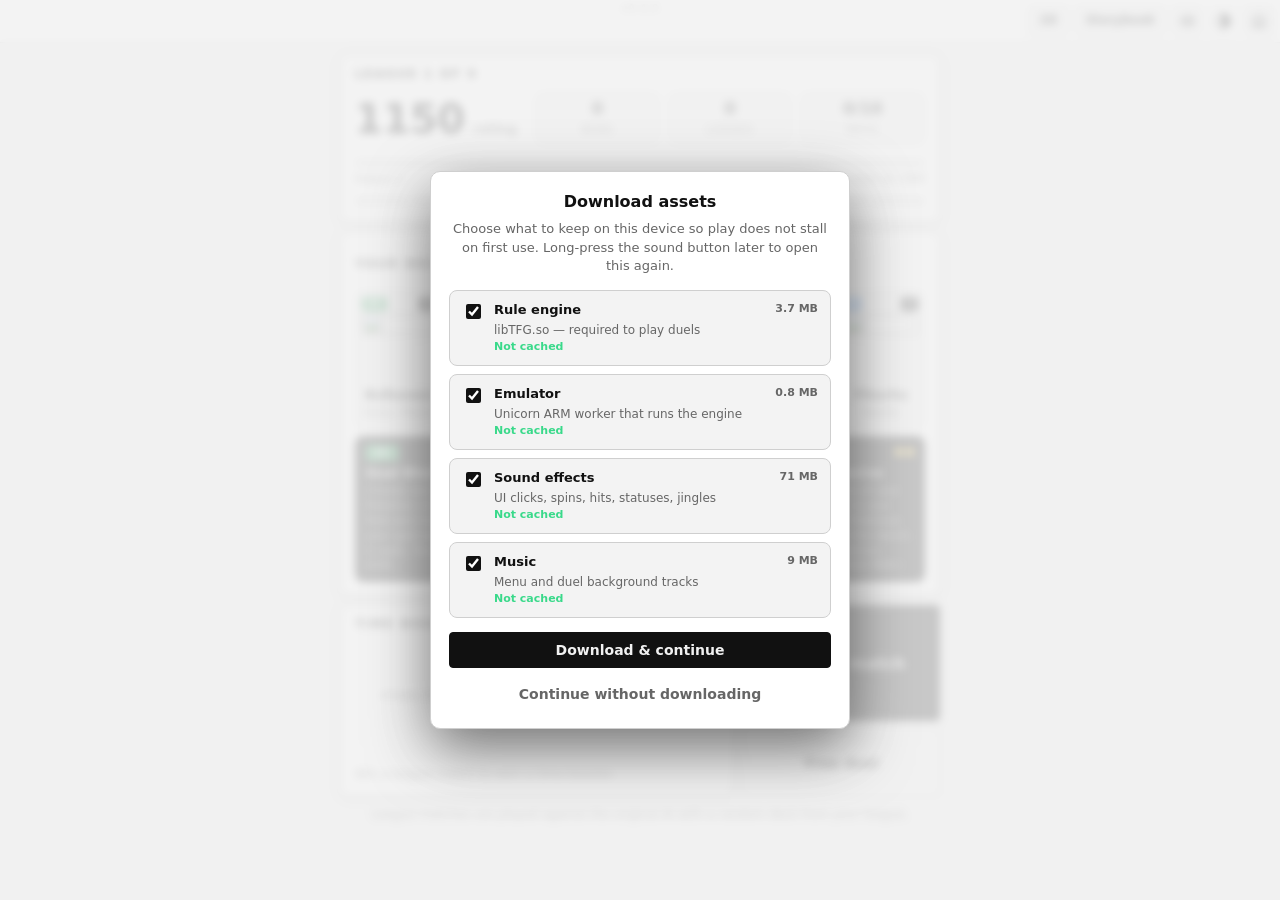
==== commit 9a9def58: "Show an update button when a newer GitHub release is available. Fetches the latest release tag, comp" ====
--- a/web/index.html
+++ b/web/index.html
@@ -470,7 +470,7 @@
 <script>if (matchMedia('(max-width:860px)').matches) document.documentElement.classList.add('mview')</script>
 </head>
 <body>
-<div class="top"><div class="ticker" id="ticker"><span></span></div><nav class="paths" id="paths" aria-label="Pages"></nav><button id="soundBtn" class="iconbtn" data-sound-btn></button><button id="themeBtn" class="iconbtn" data-theme-btn></button><a id="viewLink" class="iconbtn"></a><button id="newBtn" class="iconbtn" title="Home" aria-label="Home"></button></div>
+<div class="top"><div class="ticker" id="ticker"><span></span></div><nav class="paths" id="paths" aria-label="Pages"></nav><button id="updateBtn" class="iconbtn updatebtn" data-update-btn hidden title="Update available" aria-label="Update available"></button><button id="soundBtn" class="iconbtn" data-sound-btn></button><button id="themeBtn" class="iconbtn" data-theme-btn></button><a id="viewLink" class="iconbtn"></a><button id="newBtn" class="iconbtn" title="Home" aria-label="Home"></button></div>
 
 <main id="home"></main>
 
@@ -518,6 +518,7 @@
   <section class="side">
     <button id="sideHome" onclick="this.parentNode.classList.remove('open');document.getElementById('newBtn').click()">Home</button>
     <div class="bar" id="camBar" aria-label="Game controls">
+      <button type="button" id="camUpdate" class="iconbtn updatebtn" data-update-btn hidden title="Update available" aria-label="Update available"></button>
       <button type="button" id="camSound" class="iconbtn" data-sound-btn title="Sound" aria-label="Sound"></button>
       <button type="button" id="camTheme" class="iconbtn" data-theme-btn title="Theme" aria-label="Theme"></button>
       <a id="camView" class="iconbtn"></a>
--- a/web/theme.css
+++ b/web/theme.css
@@ -23,9 +23,12 @@
 #assetGate .ag-pack-body b em { font-style:normal; color:var(--dim); font-weight:600; font-size:11px; }
 #assetGate .ag-pack-body > span { font-size:12px; color:var(--dim); line-height:1.35; }
 #assetGate .ag-pack-st { color:var(--ok) !important; font-weight:700; font-size:11px !important; }
-#assetGate .ag-bar { height:7px; background:var(--ctl2); border-radius:99px; overflow:hidden; margin:0 0 8px; }
+#assetGate .ag-progress { margin:0 0 4px; }
+#assetGate .ag-bar { height:8px; background:var(--ctl2); border-radius:99px; overflow:hidden; margin:0 0 8px; }
 #assetGate .ag-bar i { display:block; height:100%; width:0%; background:var(--ink); transition:width .12s linear; }
 #assetGate .ag-meta { min-height:1.2em; margin:0 0 12px; font-size:12px; color:var(--dim); font-variant-numeric:tabular-nums; text-align:center; }
+#assetGate.busy .ag-packs { opacity:.55; pointer-events:none; }
+#assetGate.busy .ag-box > p { opacity:.55; }
 #assetGate .ag-actions { display:flex; flex-direction:column; gap:8px; }
 #assetGate .ag-actions button { width:100%; text-align:center; justify-content:center; }
 #assetGate .ag-actions button.linkish { background:transparent; border-color:transparent; color:var(--dim); font-weight:600; }
@@ -43,6 +46,8 @@
 button:hover:not(:disabled) { background:var(--ctl2); border-color:var(--dim); } button:active:not(:disabled) { transform:translateY(1px); } button:disabled { opacity:.4; cursor:default; }
 button.primary { background:var(--ink); border-color:var(--ink); color:var(--bg); } button.primary:hover:not(:disabled) { background:var(--ink); border-color:var(--ink); opacity:.85; }
 .iconbtn { display:inline-flex; align-items:center; justify-content:center; flex:none; width:30px; height:30px; padding:0; line-height:0; color:var(--ink); cursor:pointer; text-decoration:none; }
+.iconbtn.updatebtn { color:var(--gold); border-color:color-mix(in srgb, var(--gold) 55%, var(--line)); background:color-mix(in srgb, var(--gold) 14%, var(--ctl)); }
+.iconbtn.updatebtn:hover:not(:disabled) { background:color-mix(in srgb, var(--gold) 22%, var(--ctl2)); border-color:var(--gold); }
 input[type=checkbox], input[type=radio] { accent-color:var(--ink); width:15px; height:15px; padding:0; vertical-align:-2px; }
 input[type=file] { padding:5px; max-width:100%; }
 input[type=file]::file-selector-button { font:inherit; font-weight:600; color:var(--bg); background:var(--ink); border:0; border-radius:4px; padding:6px 12px; margin-right:10px; cursor:pointer; }
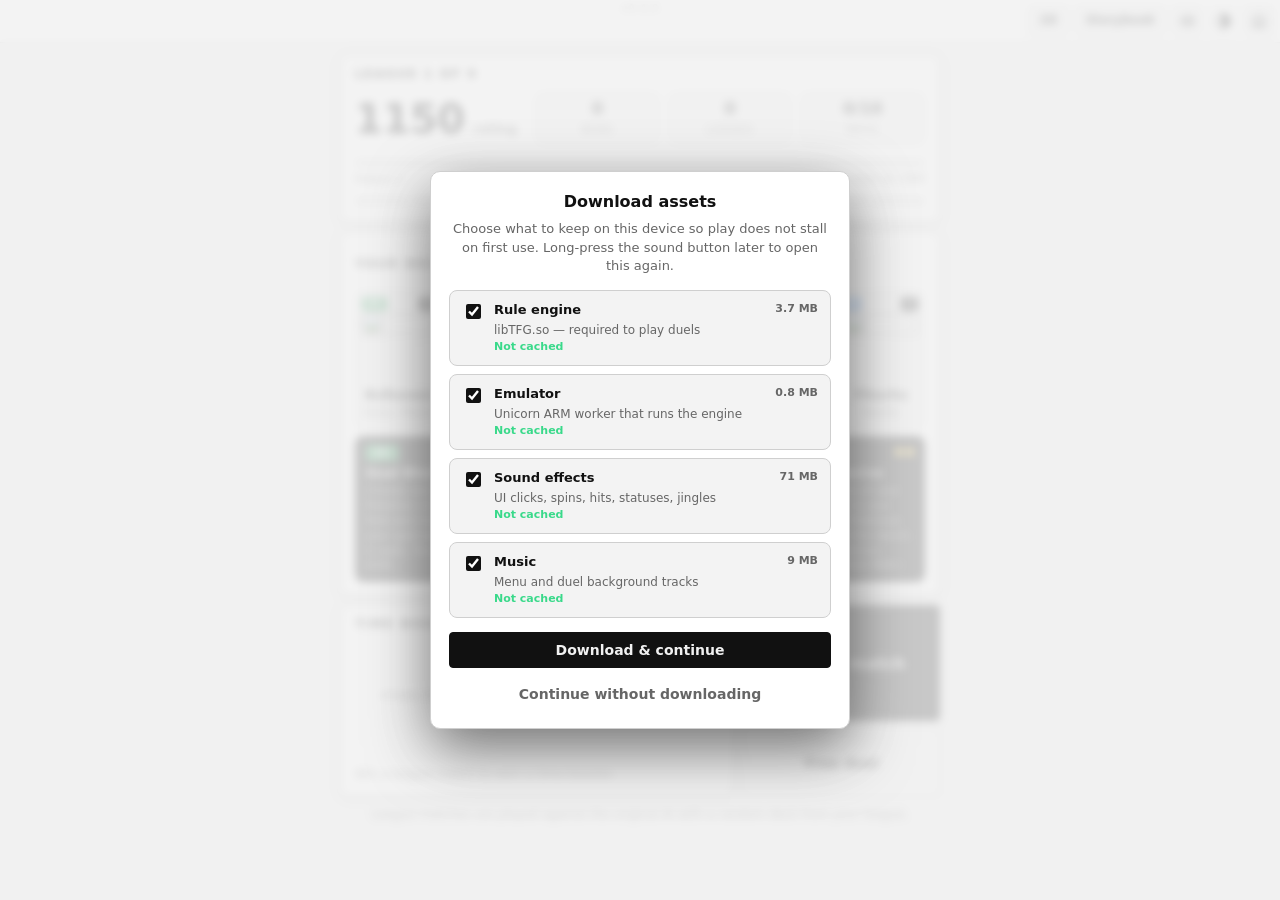
==== commit b0093075: "Apply figure drop shadows on every HTML artwork surface. Saved-team thumbs and other figure images w" ====
--- a/web/index.html
+++ b/web/index.html
@@ -86,7 +86,9 @@
   #list, #plist { height:300px; overflow:auto; } .row { display:flex; gap:8px; padding:6px 8px; border-radius:8px; cursor:pointer; align-items:center; }
   .row:hover { background:var(--ctl2); } .row .n { flex:1; } .team .row { background:var(--ctl); margin-bottom:4px; border:1px solid var(--line); }
   .chip.rar1 { background:#8a8f98; color:#fff; } .chip.rar2 { background:#2e9e5b; color:#fff; } .chip.rar3 { background:#2f7fe0; color:#fff; } .chip.rar4 { background:#d9a514; color:#111; } .chip.rar5 { background:#c0392b; color:#fff; }   /* rarity: C, UC, R, EX, UX */
-  .tok image, .card img, .row img, .dot img { filter:drop-shadow(0 2px 2px rgba(0,0,0,.4)); }   /* a soft shadow under every figure picture */
+  /* soft shadow under every figure picture (cards, lists, saved teams, home, popups, evolve, battle SVG) */
+  .tok image, .card img, .row img, .dot img, .tcard .tp img, .hfig img, .evo-fig img, .pics img,
+  #figpop img, #evolve img, #result img, #battle img { filter:drop-shadow(0 2px 3px rgba(0,0,0,.45)); }
   .paths { display:none; }
   @media (min-width:861px) { .paths { display:flex; gap:6px; margin:0; } .top .paths a { margin:0; display:inline-flex; align-items:center; height:30px; padding:0 10px; font-size:12px; font-weight:600; text-decoration:none; white-space:nowrap; }
     .top .paths a.on { background:var(--ink); border-color:var(--ink); color:var(--bg); } .top #viewLink { display:none; } }
@@ -164,7 +166,7 @@
   #pickBtn, #rnd, #clr { padding:0; } #rnd svg, #clr svg { width:22px; height:22px; } #pickBtn svg { width:18px; height:18px; }   /* pencil reads larger than the dice / trash glyphs at the same box size */
   .hfig { display:grid; grid-template-columns:repeat(6,minmax(0,1fr)); gap:8px; cursor:pointer; }   /* the deck: one row of six figure cards */
   .hfig > div { position:relative; display:flex; flex-direction:column; align-items:center; gap:2px; min-width:0; padding:22px 4px 8px; border:1px solid var(--line); border-radius:8px; background:var(--ctl); text-align:center; } .hfig > div:hover { border-color:var(--dim); }
-  .hfig img { width:100%; max-width:72px; aspect-ratio:1; object-fit:contain; filter:drop-shadow(0 2px 2px rgba(0,0,0,.4)); } .hfig .chip { position:absolute; left:6px; top:6px; margin:0; font-size:10px; padding:0 5px; } .hfig .chip.r { left:auto; right:6px; background:var(--ink); color:var(--bg); }
+  .hfig img { width:100%; max-width:72px; aspect-ratio:1; object-fit:contain; } .hfig .chip { position:absolute; left:6px; top:6px; margin:0; font-size:10px; padding:0 5px; } .hfig .chip.r { left:auto; right:6px; background:var(--ink); color:var(--bg); }
   .hfig b, .hfig .note { max-width:100%; overflow:hidden; text-overflow:ellipsis; white-space:nowrap; } .hfig b { font-size:12px; } .hfig .note { font-size:10px; }
   @media (max-width:520px) { .hfig { grid-template-columns:repeat(3,minmax(0,1fr)); } .hlg { grid-template-columns:1fr; } }
   .hpl { display:grid; grid-template-columns:repeat(auto-fit,minmax(120px,1fr)); gap:8px; margin-top:6px; cursor:pointer; }   /* the deck's plates in full: rarity, cost, name, text */
